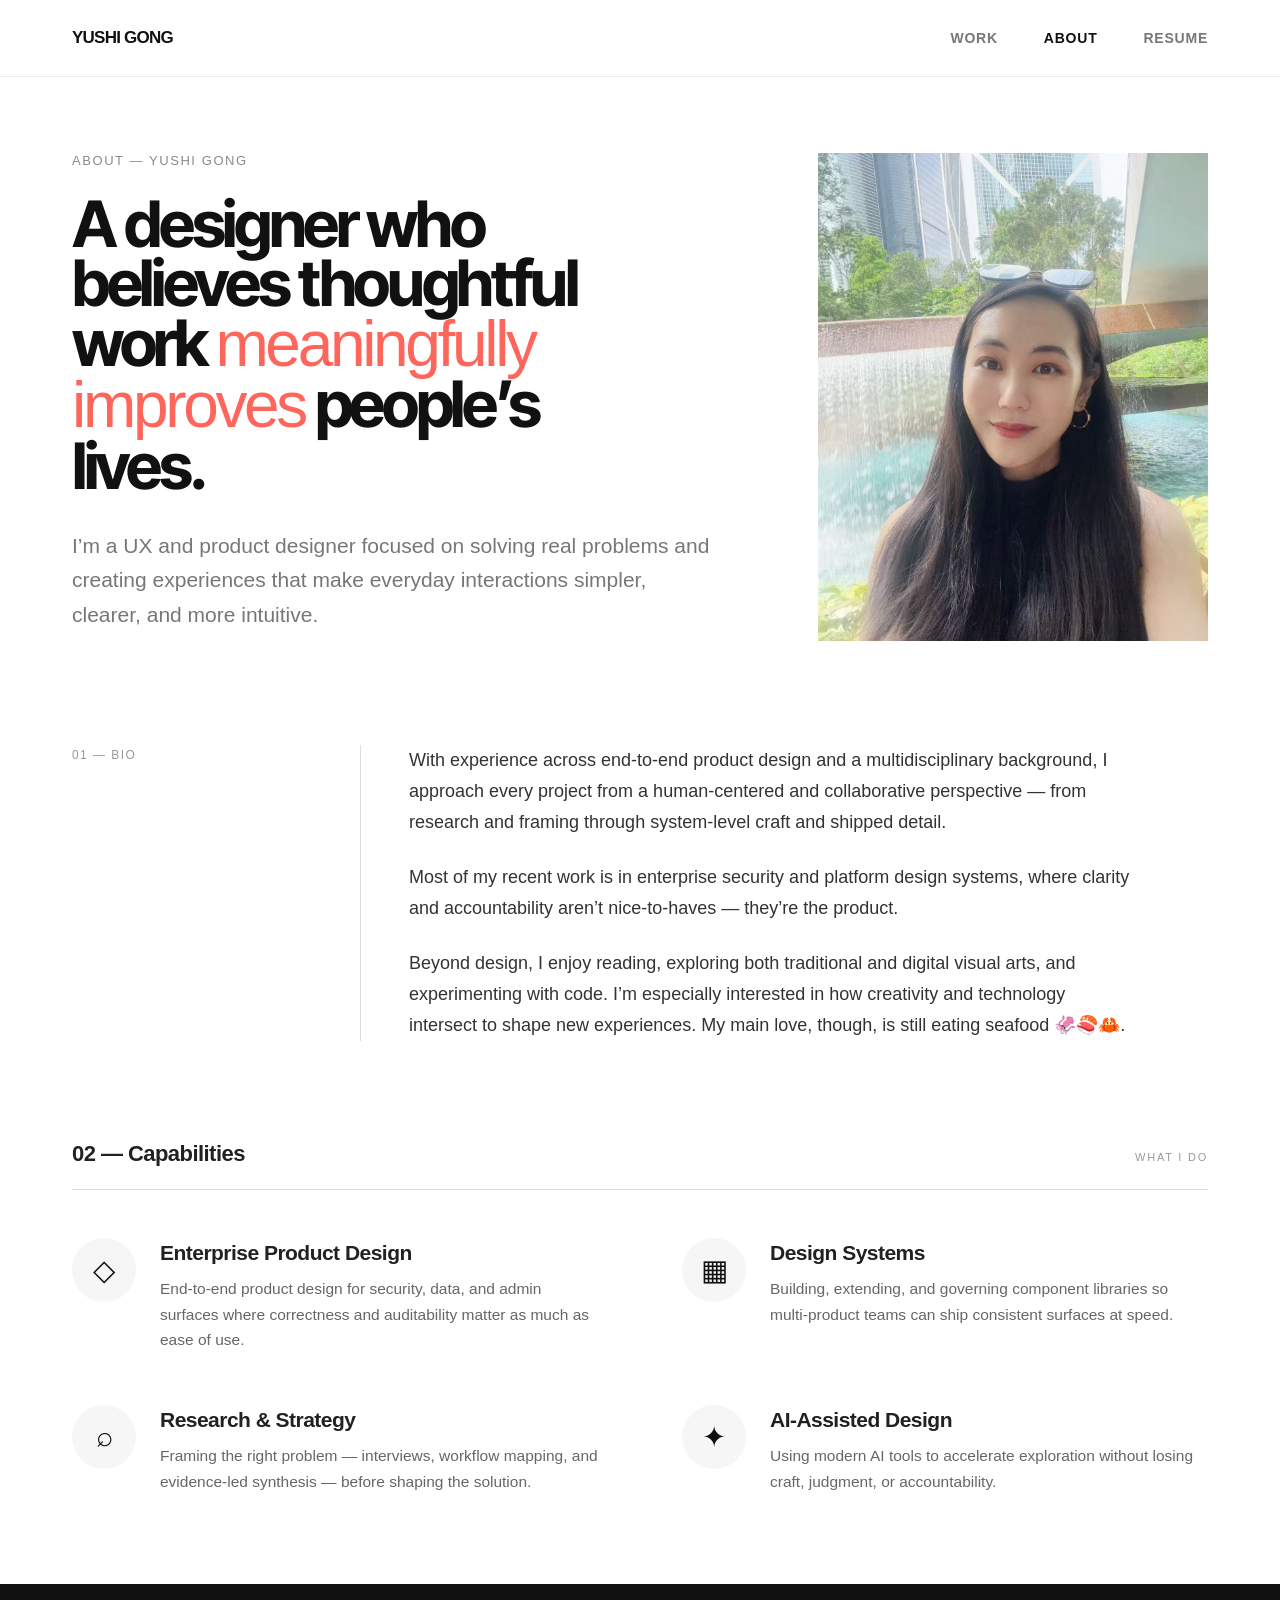
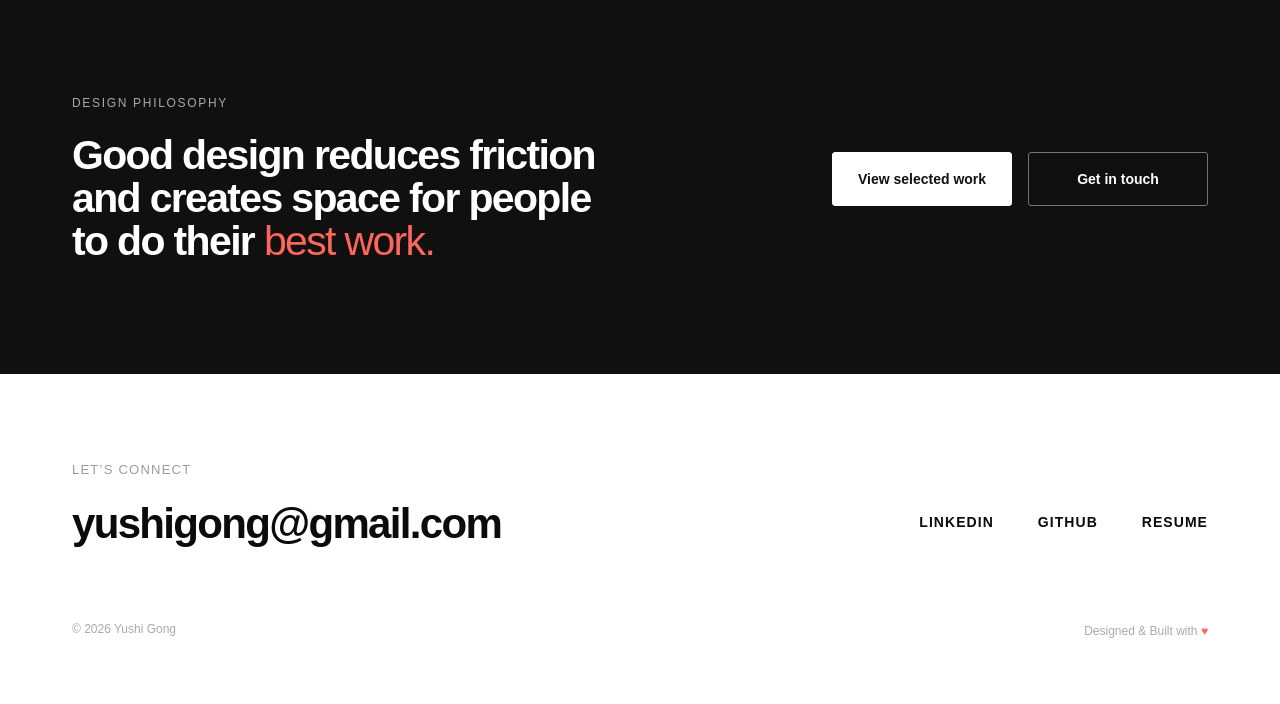
==== about.html @ b21467d9 "Add files via upload" ====
<!DOCTYPE html>
<html lang="en">
<head>
  <meta charset="utf-8">
  <meta http-equiv="X-UA-Compatible" content="IE=edge">
  <meta name="viewport" content="width=device-width, initial-scale=1">
  <meta name="description" content="About Yushi Gong, a UX and product designer focused on complex enterprise systems, design systems, research, and AI-assisted design.">
  <meta name="author" content="Yushi Gong">
  <link rel="icon" href="img/logo.png">
  <link rel="preconnect" href="https://fonts.googleapis.com">
  <link rel="preconnect" href="https://fonts.gstatic.com" crossorigin>
  <link href="https://fonts.googleapis.com/css2?family=Inter:wght@400;500;600;700;800&family=Inter+Tight:wght@600;700&display=swap" rel="stylesheet">
  <title>About — Yushi Gong</title>
  <link href="css/styles.css" rel="stylesheet">
</head>
<body class="about-redesign">
  <header class="site-header">
    <nav class="site-nav page-shell" aria-label="Primary navigation">
      <a class="wordmark" href="index.html" aria-label="Yushi Gong home">YUSHI GONG</a>
      <div class="nav-links">
        <a href="index.html#selected-work">WORK</a>
        <a class="active" href="about.html" aria-current="page">ABOUT</a>
        <a href="resume.pdf" target="_blank" rel="noopener">RESUME</a>
      </div>
    </nav>
  </header>

  <main>
    <section class="about-hero page-shell" aria-labelledby="about-title">
      <div class="about-hero-copy">
        <p class="eyebrow">ABOUT — YUSHI GONG</p>
        <h1 id="about-title">A designer who<br>believes thoughtful<br>work <span>meaningfully<br>improves</span> people’s<br>lives.</h1>
        <p class="about-lede">I’m a UX and product designer focused on solving real problems and creating experiences that make everyday interactions simpler, clearer, and more intuitive.</p>
      </div>
      <figure class="about-portrait">
        <img src="img/about-yushi-color.jpg" alt="Yushi Gong in front of an urban garden and waterfall">
      </figure>
    </section>

    <section class="about-bio page-shell" aria-labelledby="bio-label">
      <p class="about-section-index" id="bio-label">01 — BIO</p>
      <div class="about-bio-copy">
        <p>With experience across end-to-end product design and a multidisciplinary background, I approach every project from a human-centered and collaborative perspective — from research and framing through system-level craft and shipped detail.</p>
        <p>Most of my recent work is in enterprise security and platform design systems, where clarity and accountability aren’t nice-to-haves — they’re the product.</p>
        <p>Beyond design, I enjoy reading, exploring both traditional and digital visual arts, and experimenting with code. I’m especially interested in how creativity and technology intersect to shape new experiences. My main love, though, is still eating seafood 🦑🍣🦀.</p>
      </div>
    </section>

    <section class="about-capabilities page-shell" aria-labelledby="capabilities-title">
      <div class="about-section-heading">
        <h2 id="capabilities-title">02 — Capabilities</h2>
        <span>WHAT I DO</span>
      </div>
      <div class="capability-grid">
        <article class="capability-card">
          <div class="capability-icon" aria-hidden="true">◇</div>
          <div><h3>Enterprise Product Design</h3><p>End-to-end product design for security, data, and admin surfaces where correctness and auditability matter as much as ease of use.</p></div>
        </article>
        <article class="capability-card">
          <div class="capability-icon" aria-hidden="true">▦</div>
          <div><h3>Design Systems</h3><p>Building, extending, and governing component libraries so multi-product teams can ship consistent surfaces at speed.</p></div>
        </article>
        <article class="capability-card">
          <div class="capability-icon" aria-hidden="true">⌕</div>
          <div><h3>Research &amp; Strategy</h3><p>Framing the right problem — interviews, workflow mapping, and evidence-led synthesis — before shaping the solution.</p></div>
        </article>
        <article class="capability-card">
          <div class="capability-icon" aria-hidden="true">✦</div>
          <div><h3>AI-Assisted Design</h3><p>Using modern AI tools to accelerate exploration without losing craft, judgment, or accountability.</p></div>
        </article>
      </div>
    </section>

    <section class="about-philosophy" aria-labelledby="philosophy-title">
      <div class="about-philosophy-inner page-shell">
        <div>
          <p class="philosophy-kicker">DESIGN PHILOSOPHY</p>
          <h2 id="philosophy-title">Good design reduces friction<br>and creates space for people<br>to do their <span>best work.</span></h2>
        </div>
        <div class="philosophy-actions">
          <a class="button button-light" href="index.html#selected-work">View selected work</a>
          <a class="button button-dark-outline" href="mailto:yushigong@gmail.com">Get in touch</a>
        </div>
      </div>
    </section>
  </main>

  <footer class="site-footer page-shell">
    <div>
      <p class="footer-kicker">LET’S CONNECT</p>
      <a class="footer-email" href="mailto:yushigong@gmail.com">yushigong@gmail.com</a>
      <p class="copyright">© 2026 Yushi Gong</p>
    </div>
    <div class="footer-right">
      <div class="footer-links">
        <a href="https://www.linkedin.com/in/yushigong/" target="_blank" rel="noopener">LINKEDIN</a>
        <a href="https://github.com/yushigong" target="_blank" rel="noopener">GITHUB</a>
        <a href="resume.pdf" target="_blank" rel="noopener">RESUME</a>
      </div>
      <p>Designed &amp; Built with <span aria-label="love">♥</span></p>
    </div>
  </footer>
</body>
</html>
---- css/styles.css ----
/* GLOBAL STYLES */
html {
  -webkit-text-size-adjust: 100%; /* 强行关闭 iOS Safari 的文本自动放大机制，完全听从 CSS 指令 */
}

* {
  font-family: 'DM Sans', 'Helvetica', 'Arial', sans-serif;
  color: #212121;
  /* font-size: 1rem; */
  font-weight: 400;
}

.container-fluid.main-body {
  padding: 0;
}

/* INDEX PAGE  */
h1.bold {
  font-weight: 700;
}

.description-main {
  max-width: 1060px;
  padding-top: 40px;
  margin: auto;
}

.about-me-section {
  max-width: 960px;
  margin: auto;
  margin-top: 88px;
  padding: 0 48px;
}

.index-heading {
  font-size: 52px;
  font-weight: 600;
  line-height: 1.1;
  letter-spacing: -1px;
}

.index-description {
  font-size: 28px;
  line-height: 1.4;
  padding: 16px 0;
  font-weight: 400;
  max-width: 1100px;
}

.index-sub-description {
  font-size: 20px;
  line-height: 1.6;
  font-weight: 400;
  max-width: 1100px;
}


/* WORK SECTION */

.case-header-section-container {
	max-width: 1060px;
	margin: 0 auto;
	padding: 120px 40px 0;
	text-align:center;
}

.case-study-large-header1 {
	color:#888787;
	font-size:20px;
	line-height:25px;
}
	
.section-heading {
  font-weight: 700;
  font-size: 28px;
  margin-bottom: 24px;
}

.project-section-wrapper {
  max-width: 1060px;
  margin: auto;
  padding-top: 80px;
}

/* WORK PROJECT CARD */

  .row.design-row {
    border: 1px solid #eee;
    border-radius: 6px;
    cursor: pointer;
    padding: 36px;
    margin-bottom: 34px;
    position: relative;
    top: 0;
    transition: top ease 0.5s;
  }

  .design-row:hover {
    box-shadow: 0 4px 8px 0 rgba(0, 0, 0, 0.03), 0 6px 20px 0 rgba(0, 0, 0, 0.03); /** TODO */
    top: -10px;
  }

  .page-container {
  max-width: 1060px;
  margin: 0 auto;
  padding: 0 48px;
  }

  .project-image-container {
    padding: 0;

  }

  .project-information {
    padding: auto 0;
  }


  .design-date {
    margin: 0;
    font-weight: 400;
    font-size: 18px;
    line-height: 24px;
  }
  
  .design-title {
    font-size: 36px;
    font-weight: 700;
    margin: 8px 0 0;
    line-height: 1.15;
  }

  .design-description {
    font-size: 18px;
    margin: 12px 0 20px;
    line-height: 1.6;
    font-weight: 400; 
  }
  
  .project-information .tag_case_study {
    background-color: #eee;
    margin: 0 12px 12px 0;
    color: gray;
    border-radius: 4px;
    font-size: 14px;
    display: inline-block;
    padding: 6px 10px;
  }
  /* #shopify-case-study .tag_case_study {
    color: #385525;
    background-color: #CFEDCB;
  } */
  .design-read-study-btn {
    display: inline-block;

  color: white;
  font-size: 15px;
  font-weight: 500;
  background-color: #2C2C2C;
  padding: 10px 18px;
  border-radius: 4px;
  border: none;

  margin-top: 12px;
  }

  .design-read-study-btn:hover, .design-read-study-btn:focus, .design-read-study-btn:active {
    background-color: #dd4242;
    outline: none;
  }



/*  FOOTER */
.contact-footer {
  border-top: 1px solid #eee;
  text-align: center;
  padding-bottom: 56px;
  margin-top: 32px;
}

.contact-footer a {
  font-size: 18px;
  font-weight: 500;
}

.footer-header {
  font-weight: 700;
  font-size: 36px;
  margin: 32px 0 0;
}

.footer-description {
  font-weight: 400;
  font-size: 20px;
  margin: 24px 0;
}


/* OTHER PAGES */

.other-pages-main {
  max-width: 780px;
  padding-top: 32px;
  margin: auto;
}
.fun-each-section-container {
  margin-bottom: 88px;
}

.fun-paragraph {
  font-size: 20px;
  font-weight: 400;
  margin-bottom: 24px;
}



/*  -------- */
a {
  color: #FF1744;
}

a.link-underline {
  text-decoration: underline;
}
a:hover, a:active, a:focus {
  text-decoration: underline;
  color: #dd4242;
  outline: none;
}



#name-logo {
  line-height: 50px;
}

/* nav bar links */
.nav-bar-nav {
   width: 100%;
  position: fixed;
  top: 0;
  left: 0;
  background: white;
  border-bottom: 1px solid #eee;
  z-index: 9999;
}

.nav-inner {
  max-width: 1060px;
  margin: 0 auto;
  display: flex;
  justify-content: space-between;
  align-items: center;
}

.nav-bar-list {
  display: inline-block;
  height: 65px;
  padding: 0;
  margin: 0;
}

.nav-bar-link {
  line-height: 65px;
  display: inline-block;
  margin: 0 16px;
}

.nav-left-home {
  display: inline-block;
}

.nav-right-home {
  float: right;
  display: inline-block;
}

.nav-bar-link > a {
  color: black;
  font-size: 17px;
}

.nav-bar-link > a:hover,
.nav-bar-link  > a:focus,
.nav-bar-link > a:active {
  color: #FF1744;
  text-decoration: none;
}

#nav-bar-link-name {
  float: left;
  margin: 0 16px 0 0 ;
}



.container-fluid {
  padding: 0;
}

.intro-wrapper {
  padding-top: 100px;
}



i {
  color: #FF5252;
  padding-right: 16px;
}

i:hover,
i:active,
i:focus {
  color: #dd4242;
  cursor: pointer;
  outline: none;
}


.portfolio-tab-bar {
  text-align: center;
  margin: 8px 0 24px 0;
  color: grey;
}

#design-tab-bar,
#art-tab-bar {
  margin: 56px 0 24px 0;
}

.portfolio-tab-bar .project-tab-bar-link {
  color: grey;
  text-decoration: underline;
}

a.project-tab-bar-current {
  color: #FF5252;
  font-weight: bold;
  text-decoration: underline;
}

.portfolio-tab-bar .project-tab-bar-link:hover,
 .portfolio-tab-bar .project-tab-bar-link:active,
 .portfolio-tab-bar .project-tab-bar-link:focus {
  color: #FF5252;
  font-weight: bold;
}

/* lines up titles with rows*/
.row {
  margin: 0;
}

.art-project {
  padding: 0;
  border-bottom: 20px solid white;
  border-right: 20px solid white;
}
.project-image-wrapper {
  background: blue;
}


.project-title {
  margin: 16px 0 0;
  font-size: 24px;
  font-weight: lighter;
}

.project-description {
  font-size: 16px;
  line-height: 20px;
  margin: 8px 0 16px;
  color: black;
  font-weight: lighter;
}

/* --------------------------------------------- */
/* Project Pages */

/* Project Buttons */
.fa-long-arrow-left {
  margin: 16px 0 0 56px;
}

.p-buttons-wrapper {
  text-align: center;
}


.p-name {
  font-size: 28px;
  text-align: center;
  margin: 8px 0;
}

.p-heading {
  font-size: 16px;
  font-weight: lighter;
  line-height: 24px;
  opacity: 0.87;
}

.p-section {
  padding: 0;
}

.p-section-heading {
  font-size: 20px;
  padding: 24px 0 8px;
}

.p-section-text {
  font-size: 16px;
  line-height: 28px;
  opacity: 0.87;
}

.p-section-img {
  display: block;
  width: 100%;
  height: auto;
  margin: 16px auto;
}

.footer-text {
  text-align: center;
  font-size: 14px;
  color: rgba(0,0,0,0.56);
  margin: 16px 0 36px;
}

.video-wrapper {
  max-width: 900px;
  margin: 0 auto;
}

.video-wrapper iframe {
  width: 100%;
  aspect-ratio: 16 / 9;
  border: 0;
  display: block;
}

.portfolio-section {
  margin: 72px 0;
}

.portfolio-section-heading {
  font-size: 32px;
  margin-bottom: 24px;
  font-weight: lighter;
}

.portfolio-section-caps-heading {
  font-size: 14px;
  color:  #FF1744;
  letter-spacing: 2px;
  margin-top: 56px;
}

.portfolio-section-sub-heading {
  font-size: 24px;
  margin-bottom: 24px;
  font-weight: bold;
}

.portfolio-quote {
  font-size: 28px;
  opacity: 0.7;
  margin-bottom: 24px;
}
.portfolio-section-paragraph {
  font-size: 18px;
  line-height: 28px;

}
.portfolio-list {
  font-size: 18px;
}

.portfolio-list-item {
  padding: 8px 0;
  line-height: 28px;
}

.centered-button {
  text-align: center;
}

.code-description {
  font-size: 16px;
  font-weight: lighter;
  line-height: 20px;
  opacity: 0.7;
}

.about-description {
  font-size: 20px;
  font-weight: lighter;
}

.bold {
  font-weight: normal;
}

.project-footer-img {
  padding-bottom: 24px;
}

.project-information-footer {
  padding-top: 48px;
}

.design-description-footer {
  font-size: 20px;
  font-weight: lighter;
}

@media only screen and (max-width : 768px) {

  .portfolio-section {
    margin: 56px 0;
  }

}

@media only screen and (max-width : 576px) {
  .portfolio-section {
    margin: 36px 0;
  }

  .portfolio-section-heading {
    font-size: 24px;
    margin-bottom: 16px;
    font-weight: lighter;
  }

  .portfolio-section-caps-heading {
    font-size: 12px;
    color:  #FF1744;
    letter-spacing: 2px;
    margin-top: 24px;
  }

  .portfolio-section-sub-heading {
    font-size: 20px;
    margin-bottom: 24px;
    font-weight: bold;
  }

  .portfolio-quote {
    font-size: 16px;
  }
  .portfolio-section-paragraph {
    font-size: 14px;
    line-height: 24px;
  }

  .medium-text {
    font-size: 16px;
    line-height: 20px;
  }

  /*  about.html*/

  .about-me-section {
    max-width: 1100px;
    margin: auto;
    margin-top: 88px;
  }

  .portfolio-tab-bar {
    text-align: center;
    margin: 8px 0 24px 0;
    color: grey;
  }

  .nav-bar-nav {
    padding: 0 16px;
  }

  .nav-bar-link {
    line-height: 56px;
    display: inline-block;
    margin: 0 8px;
    float: none;
  }

  .footer-text {
    margin: 8px 0 16px;
  }
}


.code-project {
  border: 20px solid white;
  border-left: none;
}

.profile-image {
  max-width: 220px;
  margin-top: 24px;
  margin-bottom: 24px;
}

.about-me-description {
  font-size: 20px;
  line-height: 1.7;
  font-weight: 400;
  margin-bottom: 20px;
}


.about-me-heading {
  font-size: 36px;
  font-weight: 700;
  margin: 16px 0 24px;
}

.bolder {
  font-weight: normal;
}

.line {
  opacity: 0.5;
}

.nav-bar-nav.scrolled {
  background-color: white;
}

.wave {
  display: inline-block;
  transform-origin: 70% 70%;
  animation: wave-animation 2.5s infinite;
}

@keyframes wave-animation {
  0% { transform: rotate(0deg); }
  10% { transform: rotate(14deg); }
  20% { transform: rotate(-8deg); }
  30% { transform: rotate(14deg); }
  40% { transform: rotate(-4deg); }
  50% { transform: rotate(10deg); }
  60% { transform: rotate(0deg); }
  100% { transform: rotate(0deg); }
}

/* =========================================================
   2026 HOME PAGE REDESIGN
   Scoped to .home-redesign so existing case-study pages remain intact.
   ========================================================= */
:root {
  --coral: #ff6658;
  --coral-dark: #ee574b;
  --ink: #0b0b0b;
  --muted: #686868;
  --line: #ebebeb;
  --soft: #f5f5f3;
}

html { scroll-behavior: smooth; }

body.home-redesign {
  margin: 0;
  background: #fff;
  color: var(--ink);
  font-family: 'Inter', Helvetica, Arial, sans-serif;
  -webkit-font-smoothing: antialiased;
  text-rendering: geometricPrecision;
}

.home-redesign *,
.home-redesign *::before,
.home-redesign *::after {
  box-sizing: border-box;
  font-family: inherit;
}

.home-redesign a { color: inherit; text-decoration: none; }
.home-redesign a:hover,
.home-redesign a:focus { text-decoration: none; }

.page-shell { width: min(1184px, calc(100% - 64px)); margin-inline: auto; }

.site-header {
  position: sticky;
  top: 0;
  z-index: 50;
  background: rgba(255,255,255,.96);
  backdrop-filter: blur(12px);
  border-bottom: 1px solid var(--line);
}

.site-nav { min-height: 58px; display: flex; align-items: center; justify-content: space-between; }
.wordmark { font-size: 11px; font-weight: 800; letter-spacing: -.035em; }
.nav-links { display: flex; gap: 31px; }
.nav-links a { font-size: 9px; font-weight: 600; letter-spacing: .045em; transition: color .2s ease; }
.nav-links a:hover,
.nav-links a:focus-visible { color: var(--coral); }

.hero { padding-top: 61px; padding-bottom: 86px; }
.eyebrow { margin: 0 0 22px; color: #777; font-size: 8px; font-weight: 500; letter-spacing: .105em; }
.hero h1 {
  margin: 0;
  width: max-content;
  max-width: 100%;
  color: var(--ink);
  font-size: clamp(52px, 5.25vw, 74px);
  font-weight: 750;
  line-height: .94;
  letter-spacing: -.066em;
}
.hero-line { display: block; white-space: nowrap; color: inherit; font: inherit; letter-spacing: inherit; }
.hero h1 em { color: var(--coral); font-style: normal; font-weight: inherit; }
.values-section h2 span { color: var(--coral); }
.hero-copy { max-width: 515px; margin: 27px 0 0; color: #656565; font-size: 14px; line-height: 1.55; letter-spacing: -.01em; }
.hero-actions { display: flex; gap: 10px; margin-top: 28px; }
.button { min-height: 36px; padding: 0 17px; display: inline-flex; align-items: center; justify-content: center; border: 1px solid #d7d7d7; font-size: 9px; font-weight: 650; transition: background .2s ease, color .2s ease, border-color .2s ease, transform .2s ease; }
.button:active { transform: translateY(1px); }
.button-primary { color: #fff !important; background: var(--ink); border-color: var(--ink); }
.button-primary:hover,
.button-primary:focus-visible { background: var(--coral); border-color: var(--coral); }
.button-secondary { background: #fff; }
.button-secondary:hover,
.button-secondary:focus-visible { background: #f0f0ee; border-color: #cfcfcb; }

.work-section { padding-bottom: 105px; scroll-margin-top: 72px; }
.section-heading-row { padding-bottom: 25px; margin-bottom: 39px; display: flex; align-items: center; justify-content: space-between; border-bottom: 1px solid var(--line); }
.section-heading-row h2 { margin: 0; font-size: 12px; font-weight: 750; letter-spacing: -.02em; }
.section-heading-row span { color: #999; font-size: 7px; letter-spacing: .1em; }

.project-row {
  display: grid;
  grid-template-columns: minmax(0, 1.28fr) minmax(340px, .92fr);
  gap: 39px;
  align-items: start;
  margin-bottom: 89px;
}
.project-row-reverse .project-media { order: 2; }
.project-row-reverse .project-summary { order: 1; }
.project-media { display: block; overflow: hidden; background: var(--soft); aspect-ratio: 1.44 / 1; }
.project-media img { width: 100%; height: 100%; object-fit: cover; display: block; transition: transform .5s cubic-bezier(.2,.7,.2,1); }
.project-media:hover img,
.project-media:focus-visible img { transform: scale(1.025); }
.project-summary { display: block; padding: 2px 0 0; }
.project-meta { margin: 0 0 15px; color: #8d8d8d; font-size: 8px; line-height: 1.45; letter-spacing: .075em; }
.project-summary h3 { margin: 0 0 13px; color: var(--ink); font-size: 28px; font-weight: 750; line-height: 1.02; letter-spacing: -.045em; transition: color .2s ease; }
.project-copy { margin: 0 0 16px; max-width: 440px; color: #626262; font-size: 13px; line-height: 1.52; letter-spacing: -.012em; }
.project-tags { display: flex; flex-wrap: wrap; gap: 6px; margin-bottom: 18px; }
.project-tags span { padding: 4px 7px; background: #f2f2f0; color: #595959; font-size: 7px; font-weight: 650; letter-spacing: .025em; }
.case-link { display: inline-block; color: var(--ink); border-bottom: 1px solid currentColor; font-size: 9px; font-weight: 750; line-height: 1.45; transition: color .2s ease; }
.project-summary:hover h3,
.project-summary:focus-visible h3 { color: var(--coral); }
.case-link:hover,
.case-link:focus-visible { color: var(--coral); }

.values-section { background: #101010; color: #fff; }
.values-inner { padding-top: 65px; padding-bottom: 67px; }
.eyebrow.light { color: #999; margin-bottom: 15px; }
.values-section h2 { margin: 0; color: #fff; font-size: 30px; font-weight: 750; line-height: 1.03; letter-spacing: -.042em; }
.values-grid { display: grid; grid-template-columns: repeat(3, 1fr); gap: 61px; margin-top: 49px; }
.values-grid strong { display: block; margin-bottom: 14px; color: var(--coral); font-size: 19px; font-weight: 700; font-style: italic; }
.values-grid h3 { margin: 0 0 11px; color: #fff; font-size: 10px; font-weight: 700; letter-spacing: .01em; }
.values-grid p { margin: 0; color: #aaa; font-size: 9px; line-height: 1.52; }

.site-footer { min-height: 215px; padding-top: 56px; padding-bottom: 38px; display: flex; align-items: flex-start; justify-content: space-between; scroll-margin-top: 72px; }
.footer-kicker { margin: 0 0 15px; color: #9c9c9c; font-size: 8px; letter-spacing: .095em; }
.footer-email { display: inline-block; color: var(--ink) !important; font-size: 25px; font-weight: 750; letter-spacing: -.04em; transition: color .2s ease; }
.footer-email:hover,
.footer-email:focus-visible { color: var(--coral) !important; }
.copyright { margin-top: 51px; color: #aaa; font-size: 8px; }
.footer-right { min-height: 125px; display: flex; flex-direction: column; align-items: flex-end; justify-content: space-between; }
.footer-links { display: flex; gap: 31px; }
.footer-links a { color: var(--ink); font-size: 10px; font-weight: 600; letter-spacing: .075em; transition: color .2s ease; }
.footer-links a:hover,
.footer-links a:focus-visible { color: var(--coral); }
.footer-right p { margin: 0; color: #aaa; font-size: 8px; }
.footer-right p span { color: var(--coral); }

@media (max-width: 900px) {
  .page-shell { width: min(100% - 40px, 720px); }
  .hero h1 { font-size: clamp(48px, 8.2vw, 68px); }
  .project-row { grid-template-columns: minmax(0, 1.15fr) minmax(270px, .85fr); gap: 28px; }
  .project-summary h3 { font-size: 24px; }
  .project-copy { font-size: 12px; }
}

@media (max-width: 720px) {
  .page-shell { width: min(100% - 34px, 640px); }
  .nav-links { gap: 18px; }
  .hero { padding-top: 46px; padding-bottom: 64px; }
  .hero h1 { width: auto; font-size: clamp(42px, 11vw, 62px); }
  .hero-line { white-space: normal; }
  .project-row { grid-template-columns: 1fr; gap: 24px; margin-bottom: 68px; }
  .project-row-reverse .project-media,
  .project-row-reverse .project-summary { order: initial; }
  .project-summary { padding: 0; }
  .project-summary h3 { font-size: 26px; }
  .project-copy { font-size: 13px; }
  .values-grid { grid-template-columns: 1fr; gap: 34px; }
  .site-footer { gap: 45px; flex-direction: column; }
  .footer-right { min-height: auto; align-items: flex-start; gap: 42px; }
  .copyright { margin-top: 35px; }
}

@media (max-width: 480px) {
  .site-nav { min-height: 54px; }
  .nav-links { gap: 13px; }
  .nav-links a, .wordmark { font-size: 9px; }
  .hero h1 { font-size: 42px; }
  .hero-copy { font-size: 14px; }
  .hero-actions { align-items: stretch; flex-direction: column; max-width: 190px; }
  .section-heading-row { margin-bottom: 31px; }
  .project-row { margin-bottom: 58px; }
  .project-summary h3 { font-size: 24px; }
  .project-media { aspect-ratio: 1.34 / 1; }
  .values-section h2 { font-size: 27px; }
  .footer-email { font-size: 21px; }
  .footer-links { gap: 22px; flex-wrap: wrap; }
  .footer-links a { font-size: 10px; }
}

/* V3 — stronger typography and screenshot-matched proportions */
@media (min-width: 721px) {
  .hero { padding-top: 68px; padding-bottom: 98px; }
  .eyebrow { margin-bottom: 25px; font-size: 9.5px; }
  .hero h1 {
    font-size: clamp(66px, 5.85vw, 86px);
    line-height: .93;
    letter-spacing: -.067em;
  }
  .hero-copy {
    max-width: 610px;
    margin-top: 31px;
    font-size: 17px;
    line-height: 1.52;
  }
  .hero-actions { margin-top: 32px; gap: 12px; }
  .button { min-height: 42px; padding-inline: 20px; font-size: 11px; }

  .work-section { padding-bottom: 120px; }
  .section-heading-row { padding-bottom: 28px; margin-bottom: 45px; }
  .section-heading-row h2 { font-size: 15px; }
  .section-heading-row span { font-size: 8.5px; }

  .project-row {
    grid-template-columns: minmax(0, 1.25fr) minmax(370px, .95fr);
    gap: 42px;
    margin-bottom: 102px;
  }
  .project-summary { padding-top: 1px; }
  .project-meta {
    margin-bottom: 18px;
    font-size: 9.5px;
    line-height: 1.5;
  }
  .project-summary h3 {
    margin-bottom: 16px;
    font-size: 34px;
    line-height: 1.02;
  }
  .project-copy {
    max-width: 470px;
    margin-bottom: 21px;
    font-size: 16.5px;
    line-height: 1.55;
  }
  .project-tags { gap: 7px; margin-bottom: 23px; }
  .project-tags span { padding: 5px 8px; font-size: 8.5px; }
  .case-link { font-size: 11px; line-height: 1.5; }

  .values-inner { padding-top: 82px; padding-bottom: 86px; }
  .eyebrow.light { margin-bottom: 18px; font-size: 9.5px; }
  .values-section h2 {
    font-size: 38px;
    line-height: 1.04;
  }
  .values-grid { gap: 66px; margin-top: 58px; }
  .values-grid strong { margin-bottom: 16px; font-size: 23px; }
  .values-grid h3 { margin-bottom: 13px; font-size: 12px; }
  .values-grid p { font-size: 11px; line-height: 1.58; }

  .site-footer { min-height: 250px; padding-top: 66px; padding-bottom: 44px; }
  .footer-kicker { margin-bottom: 17px; font-size: 9px; }
  .footer-email { font-size: 30px; }
  .copyright { margin-top: 58px; font-size: 9px; }
  .footer-right {
    min-height: 143px;
    padding-top: 29px;
  }
  .footer-links { gap: 36px; }
  .footer-links a { font-size: 12px; }
  .footer-right p { font-size: 9px; }
}

@media (min-width: 721px) and (max-width: 1000px) {
  .hero h1 { font-size: clamp(60px, 7.8vw, 76px); }
  .project-row {
    grid-template-columns: minmax(0, 1.12fr) minmax(310px, .88fr);
    gap: 31px;
  }
  .project-summary h3 { font-size: 29px; }
  .project-copy { font-size: 14.5px; }
  .values-section h2 { font-size: 34px; }
}

@media (max-width: 720px) {
  .eyebrow { font-size: 9px; }
  .hero-copy { font-size: 15px; }
  .section-heading-row h2 { font-size: 14px; }
  .section-heading-row span { font-size: 8px; }
  .project-meta { font-size: 9px; }
  .project-summary h3 { font-size: 29px; }
  .project-copy { font-size: 15px; }
  .project-tags span { font-size: 8px; }
  .case-link { font-size: 10px; }
  .values-inner { padding-top: 70px; padding-bottom: 74px; }
  .values-section h2 { font-size: 31px; }
  .values-grid strong { font-size: 21px; }
  .values-grid h3 { font-size: 11px; }
  .values-grid p { font-size: 10.5px; }
  .footer-kicker { font-size: 9px; }
  .footer-email { font-size: 25px; }
  .footer-links a { font-size: 11px; }
}

/* V4 — amplified typography and footer alignment */
@media (min-width: 721px) {
  /* Navigation intentionally remains unchanged. */
  .eyebrow { font-size: 11px; }
  .hero h1 {
    font-size: clamp(76px, 6.55vw, 98px);
    line-height: .91;
    letter-spacing: -.069em;
  }
  .hero-copy {
    max-width: 680px;
    font-size: 20px;
    line-height: 1.5;
  }
  .button {
    min-height: 46px;
    padding-inline: 23px;
    font-size: 12.5px;
  }

  .section-heading-row h2 { font-size: 17px; }
  .section-heading-row span { font-size: 9.5px; }

  .project-row {
    grid-template-columns: minmax(0, 1.2fr) minmax(420px, 1fr);
    gap: 46px;
    margin-bottom: 110px;
  }
  .project-meta {
    margin-bottom: 20px;
    font-size: 11px;
    line-height: 1.5;
  }
  .project-summary h3 {
    margin-bottom: 18px;
    font-size: 39px;
    line-height: 1;
  }
  .project-copy {
    max-width: 520px;
    margin-bottom: 23px;
    font-size: 19px;
    line-height: 1.52;
  }
  .project-tags { margin-bottom: 25px; }
  .project-tags span {
    padding: 6px 9px;
    font-size: 9.5px;
  }
  .case-link { font-size: 12.5px; }

  .values-inner {
    padding-top: 96px;
    padding-bottom: 102px;
  }
  .eyebrow.light {
    margin-bottom: 21px;
    font-size: 11px;
  }
  .values-section h2 {
    font-size: 46px;
    line-height: 1.02;
  }
  .values-grid {
    gap: 72px;
    margin-top: 67px;
  }
  .values-grid strong {
    margin-bottom: 18px;
    font-size: 27px;
  }
  .values-grid h3 {
    margin-bottom: 14px;
    font-size: 14px;
  }
  .values-grid p {
    font-size: 13px;
    line-height: 1.58;
  }

  .site-footer {
    min-height: 285px;
    padding-top: 72px;
    padding-bottom: 48px;
  }
  .footer-kicker {
    margin-bottom: 19px;
    font-size: 10.5px;
  }
  .footer-email { font-size: 35px; }
  .copyright {
    margin-top: 65px;
    font-size: 10px;
  }
  .footer-right {
    min-height: 166px;
    padding-top: 43px;
  }
  .footer-links { gap: 40px; }
  .footer-links a { font-size: 13.5px; }
  .footer-right p { font-size: 10px; }
}

@media (min-width: 721px) and (max-width: 1000px) {
  .hero h1 { font-size: clamp(66px, 8.5vw, 84px); }
  .hero-copy { font-size: 18px; }
  .project-row {
    grid-template-columns: minmax(0, 1.08fr) minmax(340px, .92fr);
    gap: 34px;
  }
  .project-summary h3 { font-size: 33px; }
  .project-copy { font-size: 16.5px; }
  .values-section h2 { font-size: 40px; }
  .values-grid p { font-size: 11.5px; }
}

@media (max-width: 720px) {
  .hero h1 { font-size: clamp(46px, 12vw, 66px); }
  .hero-copy { font-size: 17px; }
  .button { font-size: 11.5px; }
  .section-heading-row h2 { font-size: 16px; }
  .project-meta { font-size: 10px; }
  .project-summary h3 { font-size: 33px; }
  .project-copy { font-size: 17px; }
  .project-tags span { font-size: 9px; }
  .case-link { font-size: 11.5px; }
  .values-section h2 { font-size: 35px; }
  .values-grid strong { font-size: 24px; }
  .values-grid h3 { font-size: 12px; }
  .values-grid p { font-size: 12px; }
  .footer-kicker { font-size: 10px; }
  .footer-email { font-size: 28px; }
  .footer-links a { font-size: 12.5px; }
}

/* V5 — wider page margins, stronger hierarchy, and timeless contact language */
@media (min-width: 1001px) {
  .page-shell {
    width: min(1100px, calc(100% - 128px));
  }

  .site-nav {
    min-height: 72px;
  }
  .wordmark {
    font-size: 16px;
    font-weight: 800;
    letter-spacing: -.045em;
  }
  .nav-links {
    gap: 42px;
  }
  .nav-links a {
    font-size: 13px;
    font-weight: 650;
    letter-spacing: .055em;
  }

  .hero {
    padding-top: 90px;
    padding-bottom: 126px;
  }
  .hero .eyebrow {
    margin-bottom: 34px;
    font-size: 14px;
    line-height: 1.4;
    letter-spacing: .095em;
  }
  .hero h1 {
    font-size: clamp(76px, 6.7vw, 102px);
    font-weight: 560;
    line-height: 1.01;
    letter-spacing: -.061em;
  }
  .hero-copy {
    max-width: 760px;
    margin-top: 42px;
    font-size: 23px;
    line-height: 1.58;
  }
  .hero-actions {
    margin-top: 42px;
    gap: 16px;
  }
  .button {
    min-height: 54px;
    padding-inline: 28px;
    font-size: 15px;
  }

  .work-section {
    padding-bottom: 150px;
  }
  .section-heading-row {
    padding-bottom: 34px;
    margin-bottom: 62px;
  }
  .section-heading-row h2 {
    font-size: 21px;
  }
  .section-heading-row span {
    font-size: 12px;
  }

  .project-row {
    grid-template-columns: minmax(0, 1.18fr) minmax(420px, .82fr);
    gap: 56px;
    margin-bottom: 132px;
  }
  .project-media {
    width: 100%;
    aspect-ratio: 1.44 / 1;
  }
  .project-summary {
    padding-top: 20px;
  }
  .project-meta {
    margin-bottom: 24px;
    font-size: 13px;
    line-height: 1.58;
    letter-spacing: .07em;
  }
  .project-summary h3 {
    margin-bottom: 21px;
    font-size: 43px;
    line-height: 1.02;
  }
  .project-copy {
    max-width: 500px;
    margin-bottom: 27px;
    font-size: 20px;
    line-height: 1.58;
  }
  .project-tags {
    gap: 9px;
    margin-bottom: 29px;
  }
  .project-tags span {
    padding: 7px 10px;
    font-size: 10px;
  }
  .case-link {
    font-size: 15px;
    line-height: 1.55;
  }

  .values-inner {
    padding-top: 124px;
    padding-bottom: 132px;
  }
  .eyebrow.light {
    margin-bottom: 27px;
    font-size: 14px;
  }
  .values-section h2 {
    max-width: 1040px;
    font-size: 55px;
    line-height: 1.08;
    font-weight: 650;
  }
  .values-grid {
    gap: 76px;
    margin-top: 82px;
  }
  .values-grid strong {
    margin-bottom: 21px;
    font-size: 32px;
  }
  .values-grid h3 {
    margin-bottom: 17px;
    font-size: 17px;
    line-height: 1.3;
  }
  .values-grid p {
    font-size: 15px;
    line-height: 1.65;
  }

  .site-footer {
    min-height: 330px;
    padding-top: 88px;
    padding-bottom: 56px;
  }
  .footer-kicker {
    margin-bottom: 23px;
    font-size: 13px;
  }
  .footer-email {
    font-size: 42px;
  }
  .copyright {
    margin-top: 74px;
    font-size: 12px;
  }
  .footer-right {
    min-height: 188px;
    padding-top: 54px;
  }
  .footer-links {
    gap: 44px;
  }
  .footer-links a {
    font-size: 16px;
  }
  .footer-right p {
    font-size: 12px;
  }
}

@media (min-width: 721px) and (max-width: 1000px) {
  .page-shell { width: min(100% - 72px, 860px); }
  .site-nav { min-height: 66px; }
  .wordmark { font-size: 14px; }
  .nav-links a { font-size: 11px; }
  .hero .eyebrow { font-size: 12px; }
  .hero h1 { font-weight: 560; line-height: 1; }
  .hero-copy { font-size: 20px; }
  .project-summary { padding-top: 14px; }
  .project-meta { font-size: 11px; }
  .case-link { font-size: 13px; }
  .values-section h2 { font-size: 45px; line-height: 1.08; }
  .values-grid h3 { font-size: 14px; }
  .values-grid p { font-size: 13px; }
}

/* V6 — larger side margins, balanced project proportions, refined type scale */
@media (min-width: 1001px) {
  /* Increase the white space at both sides of the full homepage. */
  .page-shell {
    width: min(1010px, calc(100% - 220px));
  }

  /* Keep the navigation visually strong inside the narrower canvas. */
  .site-nav {
    min-height: 76px;
  }
  .wordmark {
    font-size: 17px;
  }
  .nav-links {
    gap: 46px;
  }
  .nav-links a {
    font-size: 14px;
  }

  /* Hero: slightly heavier and tighter than V5. */
  .hero {
    padding-top: 94px;
    padding-bottom: 128px;
  }
  .hero h1 {
    font-size: clamp(74px, 6.35vw, 96px);
    font-weight: 625;
    line-height: .965;
    letter-spacing: -.058em;
  }
  .hero-copy {
    max-width: 820px;
    font-size: 24px;
    line-height: 1.53;
  }
  .button {
    font-size: 16px;
  }

  /* Keep every image dominant over its accompanying text block. */
  .project-row {
    grid-template-columns: minmax(0, 1.23fr) minmax(390px, .77fr);
    gap: 58px;
    align-items: start;
  }
  .project-media {
    aspect-ratio: 1.44 / 1;
  }
  .project-summary {
    padding-top: 31px;
  }
  .project-meta {
    margin-bottom: 22px;
    font-size: 14px;
    line-height: 1.5;
  }
  .project-summary h3 {
    margin-bottom: 18px;
    font-size: 36px;
    line-height: 1.08;
    letter-spacing: -.035em;
  }
  .project-copy {
    max-width: 440px;
    margin-bottom: 24px;
    font-size: 17px;
    line-height: 1.54;
  }
  .project-tags {
    margin-bottom: 26px;
  }
  .case-link {
    font-size: 16px;
  }

  /* Keep the social links secondary to the email address. */
  .footer-links a {
    font-size: 14px;
  }
}

@media (min-width: 721px) and (max-width: 1000px) {
  .page-shell {
    width: min(100% - 108px, 820px);
  }
  .hero h1 {
    font-weight: 625;
    line-height: .98;
  }
  .project-summary h3 {
    font-size: 31px;
  }
  .project-copy {
    font-size: 15.5px;
  }
  .footer-links a {
    font-size: 12.5px;
  }
}

/* V7 — wider canvas and closer Lovable typography/alignment */
@media (min-width: 1001px) {
  /* Expand the composition horizontally while retaining generous white space. */
  .page-shell {
    width: min(1160px, calc(100% - 128px));
  }

  /* Match the reference's compact, display-style hero lettering. */
  .hero h1 {
    font-family: Arial, "Helvetica Neue", Helvetica, sans-serif;
    font-size: clamp(74px, 6.35vw, 96px);
    font-weight: 700;
    line-height: .91;
    letter-spacing: -.064em;
  }

  .section-heading-row h2 {
    font-size: 24px;
    font-weight: 700;
    letter-spacing: -.035em;
  }
  .section-heading-row span {
    font-size: 14px;
    letter-spacing: .08em;
  }

  /* A wider row shortens the text block and keeps the imagery visually dominant. */
  .project-row {
    grid-template-columns: minmax(0, 1.22fr) minmax(420px, .78fr);
    gap: 54px;
  }
  .project-summary {
    padding-top: 13px;
  }
  .project-meta {
    margin-bottom: 17px;
    font-size: 10.5px;
    line-height: 1.42;
    letter-spacing: .075em;
    white-space: nowrap;
  }
  .project-summary h3 {
    margin-bottom: 16px;
  }
  .project-copy {
    max-width: 455px;
    margin-bottom: 21px;
    font-size: 16.5px;
    line-height: 1.49;
  }
  .project-tags {
    margin-bottom: 22px;
  }
}

@media (min-width: 721px) and (max-width: 1000px) {
  .page-shell {
    width: min(100% - 72px, 900px);
  }
  .hero h1 {
    font-family: Arial, "Helvetica Neue", Helvetica, sans-serif;
    font-weight: 700;
    line-height: .93;
    letter-spacing: -.06em;
  }
  .section-heading-row h2 { font-size: 19px; }
  .section-heading-row span { font-size: 11px; }
  .project-summary { padding-top: 10px; }
  .project-meta {
    font-size: 9px;
    white-space: nowrap;
  }
}

/* V8 — reference-matched hero type and equal project columns */
@media (min-width: 1001px) {
  /* The screenshot uses a compact neo-grotesk display face rather than Arial. */
  .hero h1 {
    font-family: "Inter Tight", "Inter", "Helvetica Neue", Arial, sans-serif;
    font-size: clamp(74px, 6.15vw, 94px);
    font-weight: 700;
    line-height: .94;
    letter-spacing: -.058em;
    font-variation-settings: "opsz" 32;
  }

  /* Both sides of every project row now occupy exactly the same footprint. */
  .project-row,
  .project-row.project-row-reverse {
    grid-template-columns: minmax(0, 1fr) minmax(0, 1fr);
    gap: 52px;
    align-items: start;
  }
  .project-row-reverse .project-media { order: 2; }
  .project-row-reverse .project-summary { order: 1; }

  .project-media,
  .project-summary {
    width: 100%;
    min-width: 0;
  }
  .project-media {
    aspect-ratio: 1.34 / 1;
    overflow: hidden;
  }
  .project-media img {
    width: 100%;
    height: 100%;
    object-fit: cover;
  }
  .project-summary {
    box-sizing: border-box;
    padding-top: 16px;
  }

  /* Larger than V7, but constrained to one line across every project. */
  .project-meta {
    width: 100%;
    margin-bottom: 17px;
    font-size: clamp(10.5px, .72vw, 12px);
    line-height: 1.35;
    letter-spacing: .055em;
    white-space: nowrap;
  }
}

@media (min-width: 721px) and (max-width: 1000px) {
  .hero h1 {
    font-family: "Inter Tight", "Inter", "Helvetica Neue", Arial, sans-serif;
    font-weight: 700;
    line-height: .95;
    letter-spacing: -.055em;
  }
  .project-row,
  .project-row.project-row-reverse {
    grid-template-columns: minmax(0, 1fr) minmax(0, 1fr);
    gap: 34px;
  }
  .project-row-reverse .project-media { order: 2; }
  .project-row-reverse .project-summary { order: 1; }
  .project-media { aspect-ratio: 1.34 / 1; }
  .project-meta {
    font-size: 9.5px;
    letter-spacing: .035em;
    white-space: nowrap;
  }
}

/* V9 — restore V7 hero and keep every project image equally dominant */
@media (min-width: 1001px) {
  /* Restore the V7 hero treatment exactly. */
  .hero h1 {
    font-family: Arial, "Helvetica Neue", Helvetica, sans-serif;
    font-size: clamp(74px, 6.35vw, 96px);
    font-weight: 700;
    line-height: .91;
    letter-spacing: -.064em;
    font-variation-settings: normal;
  }

  /* Image remains the larger column on both left- and right-image rows. */
  .project-row {
    grid-template-columns: minmax(0, 1.34fr) minmax(390px, .66fr);
    gap: 46px;
    align-items: start;
  }
  .project-row.project-row-reverse {
    grid-template-columns: minmax(390px, .66fr) minmax(0, 1.34fr);
  }

  .project-row-reverse .project-media { order: 2; }
  .project-row-reverse .project-summary { order: 1; }

  .project-media,
  .project-summary {
    width: 100%;
    min-width: 0;
  }

  /* Identical image footprint in every row, regardless of side. */
  .project-media {
    aspect-ratio: 1.44 / 1;
    overflow: hidden;
  }
  .project-media img {
    width: 100%;
    height: 100%;
    object-fit: cover;
  }

  /* Text begins just below the image top and uses the full smaller column. */
  .project-summary {
    box-sizing: border-box;
    padding-top: 13px;
  }
}

@media (min-width: 721px) and (max-width: 1000px) {
  .hero h1 {
    font-family: Arial, "Helvetica Neue", Helvetica, sans-serif;
    font-weight: 700;
    line-height: .93;
    letter-spacing: -.06em;
    font-variation-settings: normal;
  }

  .project-row {
    grid-template-columns: minmax(0, 1.25fr) minmax(260px, .75fr);
    gap: 30px;
  }
  .project-row.project-row-reverse {
    grid-template-columns: minmax(260px, .75fr) minmax(0, 1.25fr);
  }
  .project-row-reverse .project-media { order: 2; }
  .project-row-reverse .project-summary { order: 1; }
  .project-media { aspect-ratio: 1.44 / 1; }
}


/* V10 — wider canvas, V8-inspired hero, and single-line project titles */
@media (min-width: 1001px) {
  /* Extend the full composition toward both viewport edges. */
  .page-shell {
    width: min(1360px, calc(100% - 80px));
  }

  /* Bring the introductory label closer to the navigation. */
  .hero {
    padding-top: 58px;
  }

  /* Return to the V8 display face, enlarge it, and loosen the tracking. */
  .hero h1 {
    font-family: "Inter Tight", "Inter", "Helvetica Neue", Arial, sans-serif;
    font-size: clamp(82px, 7.05vw, 108px);
    font-weight: 700;
    line-height: .94;
    letter-spacing: -.035em;
    font-variation-settings: "opsz" 32;
  }

  /* Preserve the image-dominant proportion while using the wider canvas. */
  .project-row {
    grid-template-columns: minmax(0, 1.34fr) minmax(420px, .66fr);
    gap: 42px;
  }
  .project-row.project-row-reverse {
    grid-template-columns: minmax(420px, .66fr) minmax(0, 1.34fr);
  }

  /* Keep standard project names on one line; LinkedIn intentionally uses two. */
  .project-summary h3 {
    white-space: nowrap;
  }
  .project-summary h3.project-title-long {
    max-width: 430px;
    white-space: normal;
  }
}

@media (min-width: 721px) and (max-width: 1000px) {
  .page-shell {
    width: min(100% - 48px, 940px);
  }
  .hero {
    padding-top: 58px;
  }
  .hero h1 {
    font-family: "Inter Tight", "Inter", "Helvetica Neue", Arial, sans-serif;
    font-size: clamp(62px, 8.4vw, 84px);
    font-weight: 700;
    line-height: .95;
    letter-spacing: -.035em;
    font-variation-settings: "opsz" 32;
  }
  .project-summary h3 {
    white-space: normal;
  }
}

/* V11 — rebalance canvas, hero scale, and values typography */
@media (min-width: 1001px) {
  /* Pull the composition back slightly from V10 while retaining a generous canvas. */
  .page-shell {
    width: min(1280px, calc(100% - 112px));
  }

  /* Keep the V8-inspired display style, but reduce its visual scale. */
  .hero h1 {
    font-size: clamp(76px, 6.45vw, 98px);
  }

  /* Give the black values section more presence and readability. */
  .values-grid strong {
    font-size: 27px;
  }
  .values-grid h3 {
    font-size: 16px;
    line-height: 1.25;
  }
  .values-grid p {
    font-size: 14.5px;
    line-height: 1.62;
  }
}

@media (min-width: 721px) and (max-width: 1000px) {
  .page-shell {
    width: min(100% - 64px, 900px);
  }
  .hero h1 {
    font-size: clamp(58px, 7.7vw, 76px);
  }
  .values-grid strong {
    font-size: 25px;
  }
  .values-grid h3 {
    font-size: 14px;
  }
  .values-grid p {
    font-size: 13px;
    line-height: 1.58;
  }
}

/* V13 — slightly narrower canvas with a more text-forward project grid */
@media (min-width: 1001px) {
  /* Pull the complete page in a little more than V12. */
  .page-shell {
    width: min(1220px, calc(100% - 144px));
  }

  /* Keep imagery dominant, but give project summaries noticeably more room. */
  .project-row {
    grid-template-columns: minmax(0, 1.15fr) minmax(0, .85fr);
    gap: 34px;
  }

  .project-row.project-row-reverse {
    grid-template-columns: minmax(0, .85fr) minmax(0, 1.15fr);
  }

  .project-row-reverse .project-media { order: 2; }
  .project-row-reverse .project-summary { order: 1; }

  .project-media,
  .project-summary {
    width: 100%;
    min-width: 0;
  }

  .project-copy {
    max-width: none;
  }

  .project-summary h3.project-title-long {
    max-width: 100%;
  }
}

@media (min-width: 721px) and (max-width: 1000px) {
  .page-shell {
    width: min(100% - 76px, 860px);
  }

  .project-row {
    grid-template-columns: minmax(0, 1.08fr) minmax(0, .92fr);
    gap: 28px;
  }

  .project-row.project-row-reverse {
    grid-template-columns: minmax(0, .92fr) minmax(0, 1.08fr);
  }

  .project-copy {
    max-width: none;
  }
}

/* V14 — fuller project typography while preserving title line breaks */
@media (min-width: 1001px) {
  .project-meta {
    margin-bottom: 18px;
    font-size: 12px;
    line-height: 1.42;
    letter-spacing: .06em;
    white-space: nowrap;
  }

  .project-summary h3 {
    margin-bottom: 17px;
    font-size: 38px;
    line-height: 1.055;
    letter-spacing: -.038em;
  }

  .project-summary h3.project-title-long {
    max-width: 100%;
    white-space: normal;
  }

  .project-copy {
    max-width: none;
    margin-bottom: 22px;
    font-size: 17.5px;
    line-height: 1.52;
  }
}

@media (min-width: 721px) and (max-width: 1000px) {
  .project-meta {
    font-size: 10px;
    line-height: 1.4;
  }

  .project-summary h3 {
    font-size: 32px;
    line-height: 1.07;
  }

  .project-copy {
    font-size: 16px;
    line-height: 1.52;
  }
}

/* V15 — increase project breathing room and narrow the summary column */
@media (min-width: 1001px) {
  .project-row {
    gap: 54px;
  }

  .project-summary {
    width: 100%;
    max-width: 465px;
    justify-self: start;
  }

  .project-row-reverse .project-summary {
    justify-self: end;
  }

  .project-copy {
    max-width: 465px;
  }
}

@media (min-width: 721px) and (max-width: 1000px) {
  .project-row {
    gap: 38px;
  }

  .project-summary {
    width: 100%;
    max-width: 390px;
    justify-self: start;
  }

  .project-row-reverse .project-summary {
    justify-self: end;
  }

  .project-copy {
    max-width: 390px;
  }
}

/* ABOUT REDESIGN — aligned with homepage visual system */
.about-redesign {
  margin: 0;
  background: #fff;
  color: #111;
  font-family: "Inter", "Helvetica Neue", Arial, sans-serif;
}
.about-redesign * { box-sizing: border-box; }
.about-redesign .site-header { position: sticky; top: 0; z-index: 100; background: rgba(255,255,255,.96); border-bottom: 1px solid #ececec; }
.about-redesign .nav-links .active { color: #111; font-weight: 700; }

.about-hero {
  display: grid;
  grid-template-columns: minmax(0, 1.12fr) minmax(300px, .68fr);
  gap: clamp(64px, 8vw, 128px);
  align-items: start;
  padding-top: 76px;
  padding-bottom: 88px;
}
.about-hero .eyebrow { margin: 0 0 24px; font-size: 13px; line-height: 1.3; letter-spacing: .12em; color: #8a8a8a; }
.about-hero h1 {
  margin: 0;
  font-family: "Inter Tight", "Inter", sans-serif;
  font-size: clamp(58px, 5vw, 78px);
  line-height: .93;
  letter-spacing: -.052em;
  font-weight: 700;
  color: #111;
}
.about-hero h1 span { color: #ff665b; }
.about-lede { max-width: 660px; margin: 34px 0 0; font-size: 21px; line-height: 1.62; color: #777; }
.about-portrait { margin: 0; aspect-ratio: .8 / 1; overflow: hidden; background: #eee; }
.about-portrait img { width: 100%; height: 100%; display: block; object-fit: cover; filter: grayscale(100%); }

.about-bio { display: grid; grid-template-columns: 240px minmax(0, 1fr); gap: 48px; padding-top: 16px; padding-bottom: 100px; }
.about-section-index { margin: 3px 0 0; font-size: 12px; letter-spacing: .12em; color: #999; }
.about-bio-copy { max-width: 770px; padding-left: 48px; border-left: 1px solid #ddd; }
.about-bio-copy p { margin: 0 0 24px; font-size: 18px; line-height: 1.72; color: #333; }
.about-bio-copy p:last-child { margin-bottom: 0; }

.about-capabilities { padding-top: 0; padding-bottom: 90px; }
.about-section-heading { display: flex; align-items: baseline; justify-content: space-between; padding-bottom: 22px; border-bottom: 1px solid #ddd; }
.about-section-heading h2 { margin: 0; font-size: 22px; line-height: 1.2; font-weight: 700; letter-spacing: -.025em; }
.about-section-heading span { font-size: 11px; letter-spacing: .16em; color: #999; }
.capability-grid { display: grid; grid-template-columns: repeat(2, minmax(0, 1fr)); gap: 52px 84px; padding-top: 48px; }
.capability-card { display: grid; grid-template-columns: 64px minmax(0, 1fr); gap: 24px; align-items: start; }
.capability-icon { width: 64px; height: 64px; display: grid; place-items: center; border-radius: 50%; background: #f6f6f6; font-size: 29px; color: #111; }
.capability-card h3 { margin: 2px 0 11px; font-size: 21px; line-height: 1.2; font-weight: 700; letter-spacing: -.025em; }
.capability-card p { margin: 0; max-width: 470px; font-size: 15.5px; line-height: 1.65; color: #666; }

.about-philosophy {
  min-height: 310px;
  display: flex;
  align-items: center;
  justify-content: space-between;
  gap: 56px;
  margin-bottom: 0;
  padding: 48px 56px;
  border-radius: 6px;
  background: #101010;
}
.philosophy-kicker { margin: 0 0 24px; font-size: 12px; letter-spacing: .14em; color: #a8a8a8; }
.about-philosophy h2 { margin: 0; font-size: clamp(34px, 3.2vw, 50px); line-height: 1.05; letter-spacing: -.04em; font-weight: 700; color: #fff; }
.about-philosophy h2 span { color: #ff665b; }
.philosophy-actions { display: flex; gap: 16px; flex: 0 0 auto; }
.about-philosophy .button { min-width: 180px; display: inline-flex; align-items: center; justify-content: space-between; gap: 24px; padding: 18px 20px; border-radius: 3px; font-size: 14px; font-weight: 600; text-decoration: none; transition: .2s ease; }
.button-light { color: #111; background: #fff; border: 1px solid #fff; }
.button-light:hover { color: #ff665b; text-decoration: none; }
.button-dark-outline { color: #fff; background: transparent; border: 1px solid #747474; }
.button-dark-outline:hover { color: #ff665b; border-color: #ff665b; text-decoration: none; }

.about-redesign .site-footer { padding-top: 86px; }

@media (max-width: 1000px) {
  .about-hero { grid-template-columns: 1fr .72fr; gap: 48px; padding-top: 64px; }
  .about-hero h1 { font-size: clamp(50px, 6.5vw, 68px); }
  .about-lede { font-size: 18px; }
  .about-bio { grid-template-columns: 150px minmax(0,1fr); }
  .about-bio-copy { padding-left: 32px; }
  .capability-grid { gap: 44px 52px; }
  .about-philosophy { align-items: flex-start; flex-direction: column; min-height: 0; }
}

@media (max-width: 720px) {
  .about-hero { grid-template-columns: 1fr; gap: 44px; padding-top: 48px; padding-bottom: 64px; }
  .about-hero h1 { font-size: clamp(46px, 13vw, 66px); }
  .about-lede { font-size: 17px; }
  .about-portrait { max-width: 520px; }
  .about-bio { grid-template-columns: 1fr; gap: 24px; padding-bottom: 72px; }
  .about-bio-copy { padding-left: 0; border-left: 0; }
  .about-bio-copy p { font-size: 16px; }
  .capability-grid { grid-template-columns: 1fr; gap: 40px; }
  .capability-card { grid-template-columns: 54px minmax(0, 1fr); gap: 18px; }
  .capability-icon { width: 54px; height: 54px; font-size: 24px; }
  .about-philosophy { padding: 38px 28px; border-radius: 0; }
  .philosophy-actions { width: 100%; flex-direction: column; }
  .about-philosophy .button { width: 100%; }
}

/* ABOUT V17 — color portrait, corrected navigation states, full-bleed philosophy */
.about-redesign a,
.about-redesign a:visited {
  text-decoration: none;
}

.about-redesign .wordmark,
.about-redesign .wordmark:visited {
  color: #111;
}

.about-redesign .nav-links a,
.about-redesign .nav-links a:visited {
  color: #777;
  text-decoration: none;
}

.about-redesign .nav-links a.active,
.about-redesign .nav-links a.active:visited {
  color: #111;
  font-weight: 700;
}

.about-redesign .wordmark:hover,
.about-redesign .wordmark:focus-visible,
.about-redesign .nav-links a:hover,
.about-redesign .nav-links a:focus-visible,
.about-redesign .nav-links a.active:hover,
.about-redesign .nav-links a.active:focus-visible {
  color: var(--coral);
  text-decoration: none;
}

.about-redesign .about-portrait img {
  filter: none;
  object-position: center 46%;
}

.about-redesign .about-philosophy {
  width: 100%;
  min-height: 310px;
  margin: 0;
  padding: 0;
  border-radius: 0;
  background: #101010;
}

.about-redesign .about-philosophy-inner {
  min-height: 310px;
  display: flex;
  align-items: center;
  justify-content: space-between;
  gap: 56px;
  padding-top: 48px;
  padding-bottom: 48px;
}

@media (max-width: 1000px) {
  .about-redesign .about-philosophy-inner {
    min-height: 0;
    align-items: flex-start;
    flex-direction: column;
  }
}

@media (max-width: 700px) {
  .about-redesign .about-philosophy-inner {
    padding-top: 38px;
    padding-bottom: 38px;
  }
}

/* Current-page navigation state shared with the About page. */
.home-redesign .nav-links a,
.home-redesign .nav-links a:visited {
  color: #777;
}

.home-redesign .nav-links a.active,
.home-redesign .nav-links a.active:visited {
  color: #111;
  font-weight: 700;
}

.home-redesign .nav-links a:hover,
.home-redesign .nav-links a:focus-visible,
.home-redesign .nav-links a.active:hover,
.home-redesign .nav-links a.active:focus-visible {
  color: var(--coral);
}


/* V18 tweaks */
.about-philosophy{padding:120px 0;}
.button-dark-outline span{color:#fff;transition:color .25s ease;}
.button-dark-outline:hover span{color:var(--accent-color,#ff6f61);}
.site-footer{align-items:end;}
.footer-right{display:flex;align-items:flex-end;padding-bottom:10px;}
.footer-links{align-items:flex-end;}

/* About page: taller philosophy band and tighter button label/arrow spacing. */
.about-redesign .about-philosophy,
.about-redesign .about-philosophy-inner {
  min-height: 390px;
}

.about-redesign .about-philosophy-inner {
  padding-top: 72px;
  padding-bottom: 72px;
}

.about-redesign .about-philosophy .button {
  justify-content: center;
  gap: 10px;
}

@media (max-width: 1000px) {
  .about-redesign .about-philosophy,
  .about-redesign .about-philosophy-inner {
    min-height: 0;
  }

  .about-redesign .about-philosophy-inner {
    padding-top: 64px;
    padding-bottom: 64px;
  }
}

@media (max-width: 700px) {
  .about-redesign .about-philosophy-inner {
    padding-top: 48px;
    padding-bottom: 48px;
  }
}

/* About CTA interaction aligned with the homepage primary button. */
.about-redesign .about-philosophy .button-light:hover,
.about-redesign .about-philosophy .button-light:focus-visible {
  color: #fff;
  background: var(--coral);
  border-color: var(--coral);
}
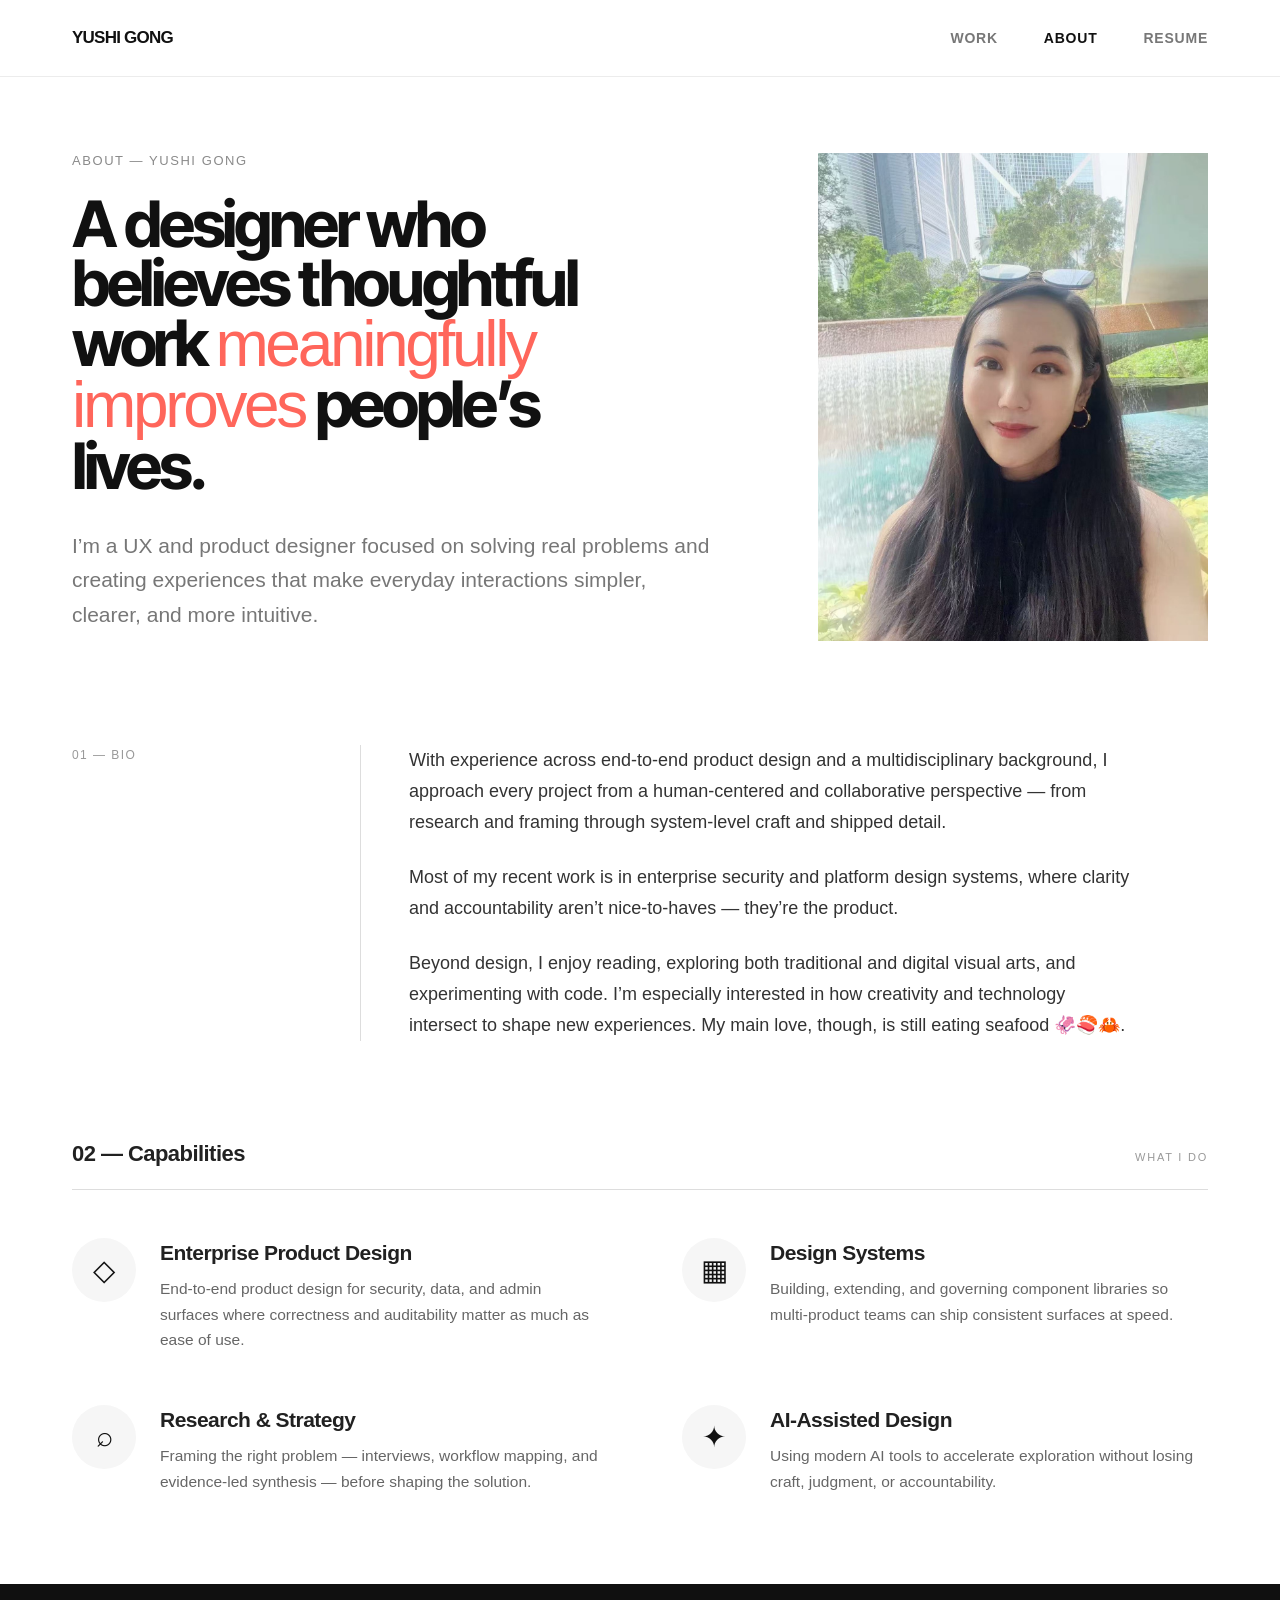
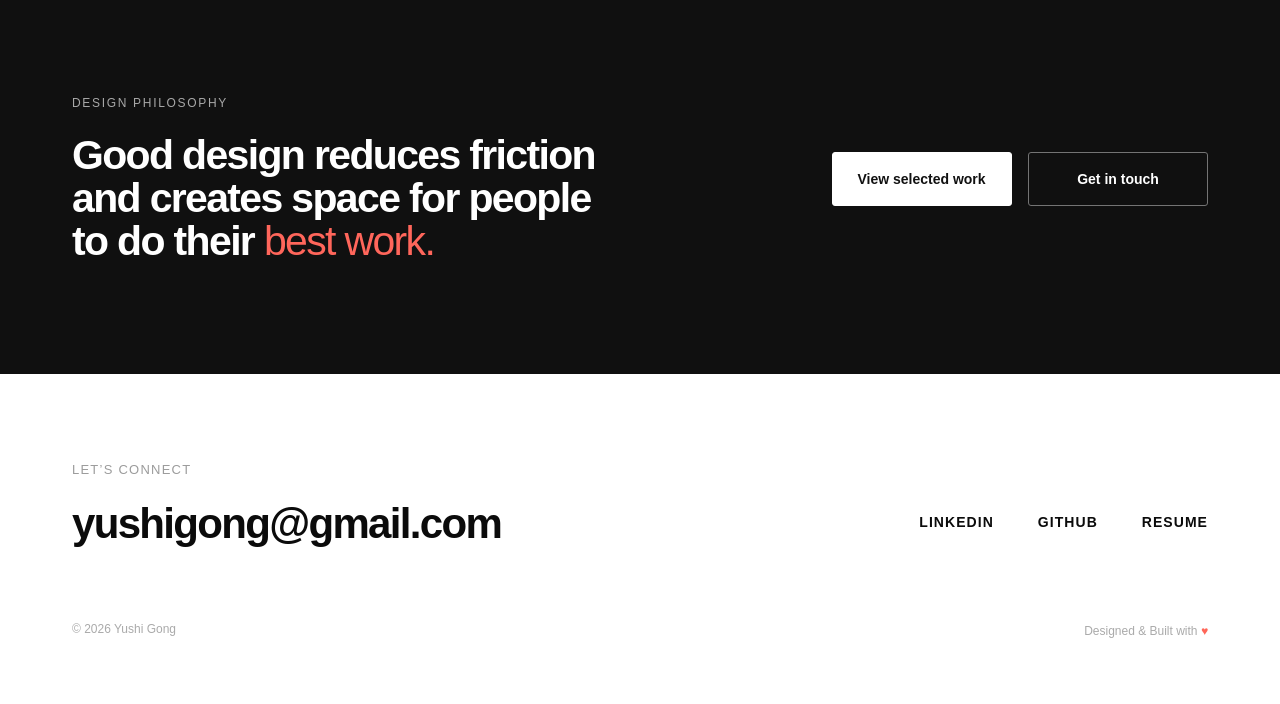
==== commit 7bd823fb: "Add files via upload" ====
--- a/about.html
+++ b/about.html
@@ -100,5 +100,6 @@
       <p>Designed &amp; Built with <span aria-label="love">♥</span></p>
     </div>
   </footer>
+<script defer src="js/scroll-reveal.js"></script>
 </body>
 </html>
--- a/css/styles.css
+++ b/css/styles.css
@@ -2023,6 +2023,24 @@
 .footer-right{display:flex;align-items:flex-end;padding-bottom:10px;}
 .footer-links{align-items:flex-end;}
 
+/* Keep the complete contact footer left-aligned on mobile across every page. */
+@media (max-width: 720px) {
+  .site-footer {
+    align-items: flex-start;
+    text-align: left;
+  }
+
+  .site-footer > div {
+    width: 100%;
+  }
+
+  .footer-right,
+  .footer-links {
+    align-items: flex-start;
+    justify-content: flex-start;
+  }
+}
+
 /* About page: taller philosophy band and tighter button label/arrow spacing. */
 .about-redesign .about-philosophy,
 .about-redesign .about-philosophy-inner {
@@ -2065,3 +2083,81 @@
   background: var(--coral);
   border-color: var(--coral);
 }
+/* Homepage project hierarchy */
+.home-redesign .other-work-section {
+  position: relative;
+  margin-top: 86px;
+  padding-top: 0;
+  padding-bottom: 92px;
+  background: #fff;
+  box-shadow: none;
+  clip-path: none;
+}
+
+.home-redesign #selected-work {
+  padding-bottom: 0;
+}
+
+.home-redesign #selected-work .project-row:last-child {
+  margin-bottom: 0;
+}
+
+.home-redesign .other-work-section .section-heading-row {
+  margin-bottom: 56px;
+}
+
+/* Accessible scroll reveal used across portfolio pages */
+.reveal-enabled .scroll-reveal {
+  opacity: 0;
+  transform: translate3d(0, 34px, 0);
+  transition:
+    opacity 700ms cubic-bezier(.2, .7, .2, 1) var(--reveal-delay, 0ms),
+    transform 700ms cubic-bezier(.2, .7, .2, 1) var(--reveal-delay, 0ms);
+  will-change: opacity, transform;
+}
+
+.reveal-enabled .scroll-reveal.is-revealed {
+  opacity: 1;
+  transform: translate3d(0, 0, 0);
+  will-change: auto;
+}
+
+.reveal-enabled .scroll-reveal.scroll-reveal-preserve-transform {
+  opacity: 0;
+  transform: translateX(-50%);
+  transition: opacity 700ms cubic-bezier(.2, .7, .2, 1) var(--reveal-delay, 0ms);
+}
+
+.reveal-enabled .scroll-reveal.scroll-reveal-preserve-transform.is-revealed {
+  opacity: 1;
+  transform: translateX(-50%);
+}
+
+@media (prefers-reduced-motion: reduce) {
+  .reveal-enabled .scroll-reveal {
+    opacity: 1;
+    transform: none;
+    transition: none;
+  }
+
+  .reveal-enabled .scroll-reveal.scroll-reveal-preserve-transform,
+  .reveal-enabled .scroll-reveal.scroll-reveal-preserve-transform.is-revealed {
+    opacity: 1;
+    transform: translateX(-50%);
+    transition: none;
+  }
+}
+
+@media (max-width: 767px) {
+  .home-redesign .other-work-section {
+    margin-top: 86px;
+    padding-top: 0;
+    padding-bottom: 64px;
+  }
+}
+
+@media (min-width: 1001px) {
+  .home-redesign .other-work-section {
+    margin-top: 126px;
+  }
+}
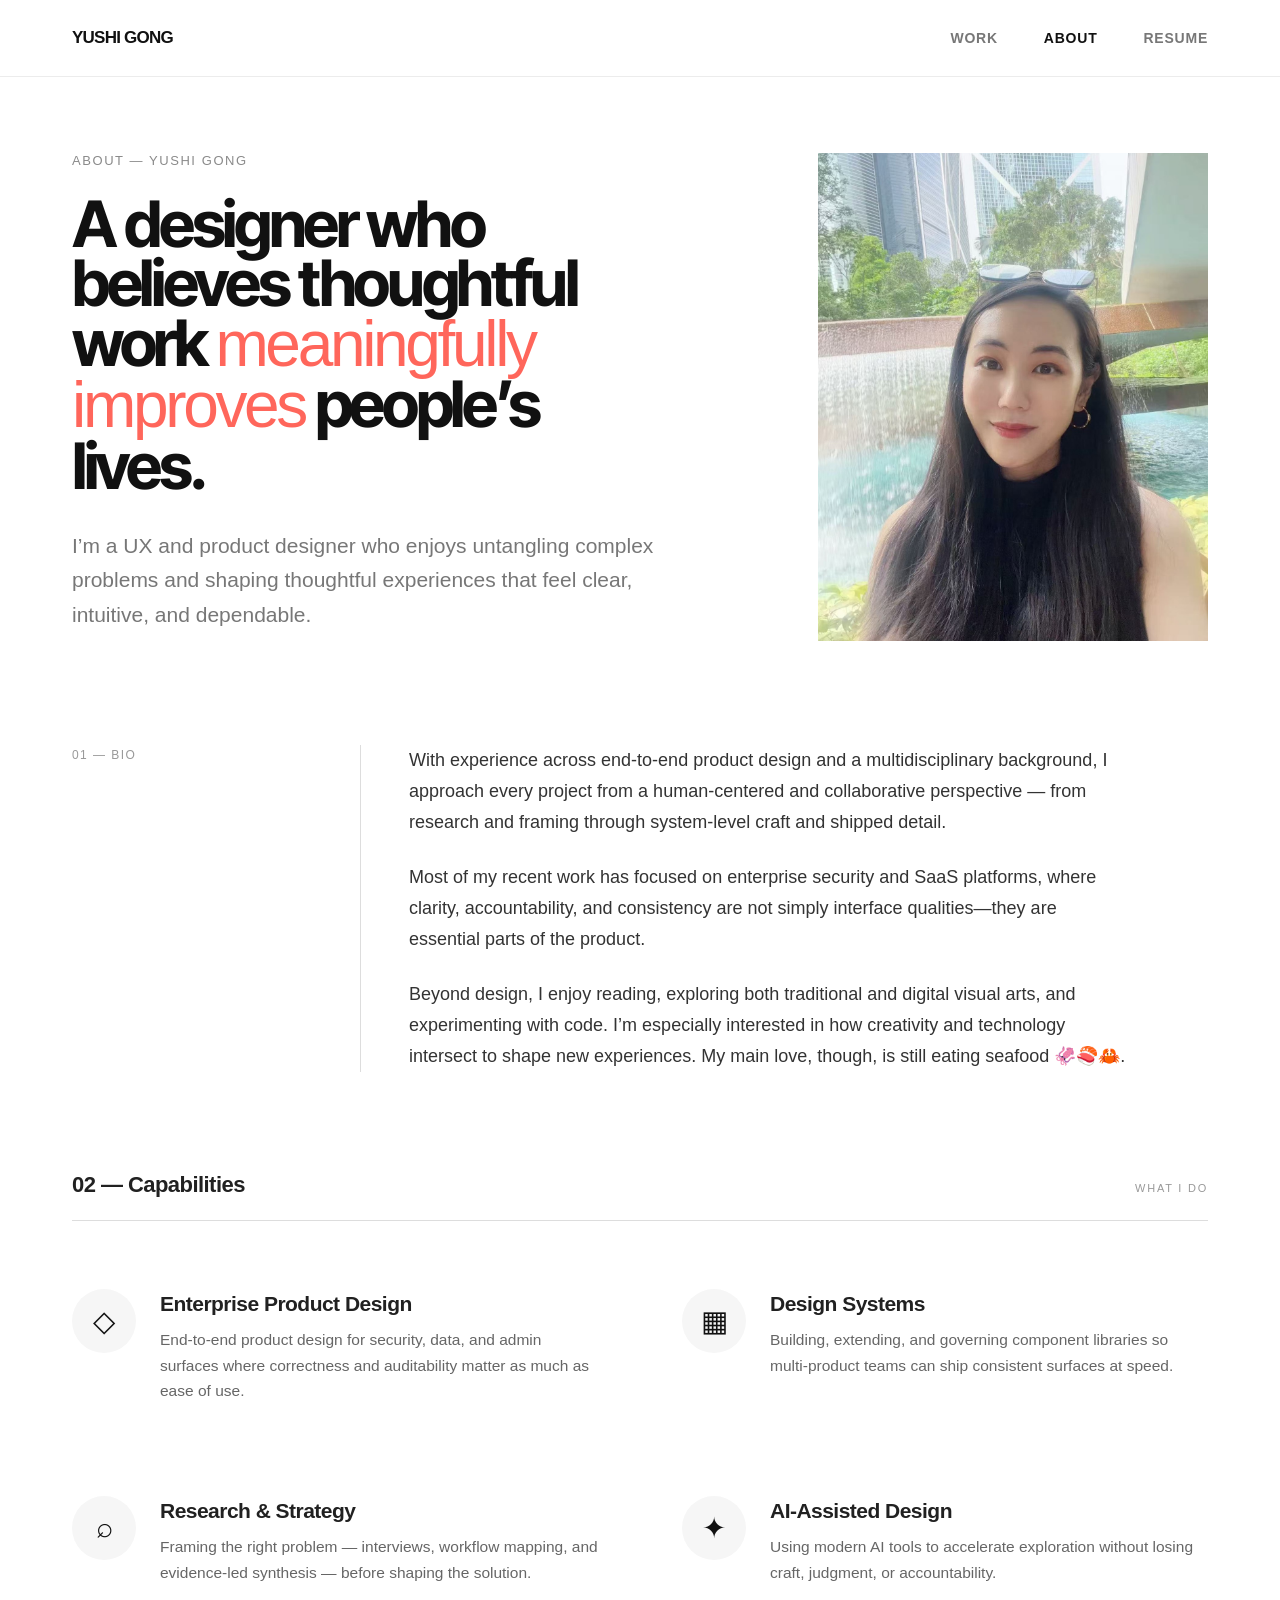
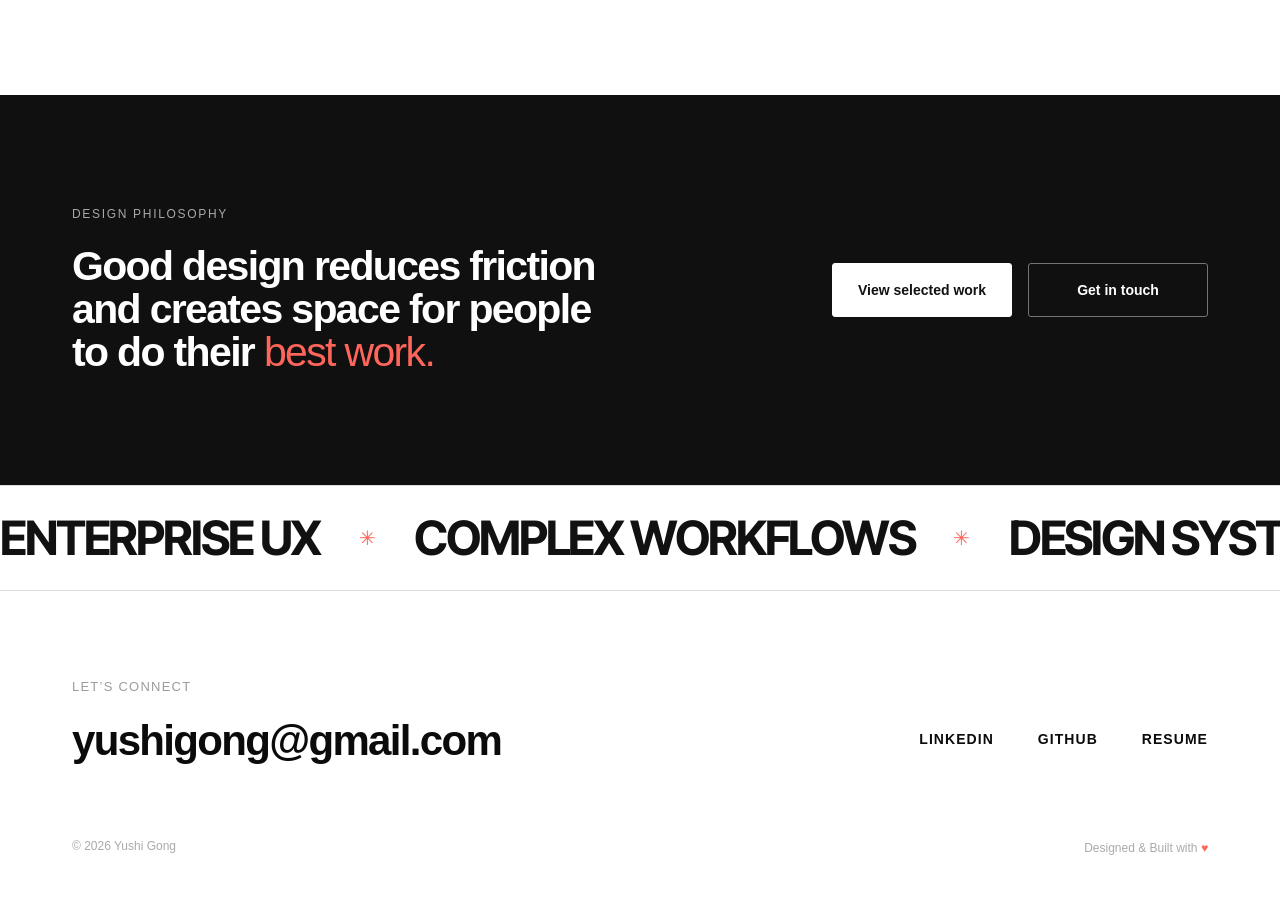
==== commit b9febe7d: "Add files via upload" ====
--- a/about.html
+++ b/about.html
@@ -11,7 +11,7 @@
   <link rel="preconnect" href="https://fonts.gstatic.com" crossorigin>
   <link href="https://fonts.googleapis.com/css2?family=Inter:wght@400;500;600;700;800&family=Inter+Tight:wght@600;700&display=swap" rel="stylesheet">
   <title>About — Yushi Gong</title>
-  <link href="css/styles.css" rel="stylesheet">
+  <link href="css/styles.css?v=3" rel="stylesheet">
 </head>
 <body class="about-redesign">
   <header class="site-header">
@@ -30,7 +30,7 @@
       <div class="about-hero-copy">
         <p class="eyebrow">ABOUT — YUSHI GONG</p>
         <h1 id="about-title">A designer who<br>believes thoughtful<br>work <span>meaningfully<br>improves</span> people’s<br>lives.</h1>
-        <p class="about-lede">I’m a UX and product designer focused on solving real problems and creating experiences that make everyday interactions simpler, clearer, and more intuitive.</p>
+        <p class="about-lede">I’m a UX and product designer who enjoys untangling complex problems and shaping thoughtful experiences that feel clear, intuitive, and dependable.</p>
       </div>
       <figure class="about-portrait">
         <img src="img/about-yushi-color.jpg" alt="Yushi Gong in front of an urban garden and waterfall">
@@ -41,7 +41,7 @@
       <p class="about-section-index" id="bio-label">01 — BIO</p>
       <div class="about-bio-copy">
         <p>With experience across end-to-end product design and a multidisciplinary background, I approach every project from a human-centered and collaborative perspective — from research and framing through system-level craft and shipped detail.</p>
-        <p>Most of my recent work is in enterprise security and platform design systems, where clarity and accountability aren’t nice-to-haves — they’re the product.</p>
+        <p>Most of my recent work has focused on enterprise security and SaaS platforms, where clarity, accountability, and consistency are not simply interface qualities—they are essential parts of the product.</p>
         <p>Beyond design, I enjoy reading, exploring both traditional and digital visual arts, and experimenting with code. I’m especially interested in how creativity and technology intersect to shape new experiences. My main love, though, is still eating seafood 🦑🍣🦀.</p>
       </div>
     </section>
@@ -83,6 +83,17 @@
         </div>
       </div>
     </section>
+
+    <section class="portfolio-marquee" aria-label="Design specialties">
+      <div class="marquee-track">
+        <div class="marquee-group">
+          <span>ENTERPRISE UX</span><i>✳</i><span>COMPLEX WORKFLOWS</span><i>✳</i><span>DESIGN SYSTEMS</span><i>✳</i><span>AI-ASSISTED DESIGN</span><i>✳</i><span>RESEARCH TO SHIP</span><i>✳</i>
+        </div>
+        <div class="marquee-group" aria-hidden="true">
+          <span>ENTERPRISE UX</span><i>✳</i><span>COMPLEX WORKFLOWS</span><i>✳</i><span>DESIGN SYSTEMS</span><i>✳</i><span>AI-ASSISTED DESIGN</span><i>✳</i><span>RESEARCH TO SHIP</span><i>✳</i>
+        </div>
+      </div>
+    </section>
   </main>
 
   <footer class="site-footer page-shell">
@@ -101,5 +112,6 @@
     </div>
   </footer>
 <script defer src="js/scroll-reveal.js"></script>
+<script defer src="js/site-effects.js"></script>
 </body>
 </html>
--- a/css/styles.css
+++ b/css/styles.css
@@ -2161,3 +2161,608 @@
     margin-top: 126px;
   }
 }
+
+
+/* =========================================================
+   KINETIC PORTFOLIO EFFECTS — shared across home, about & work
+   ========================================================= */
+:root { --fx-coral: var(--coral, #ff665b); }
+
+.site-progress {
+  position: fixed;
+  z-index: 10020;
+  top: 0;
+  left: 0;
+  width: 100%;
+  height: 3px;
+  pointer-events: none;
+  transform: scaleX(0);
+  transform-origin: 0 50%;
+  background: var(--fx-coral);
+  transition: transform 80ms linear;
+}
+
+.fx-cursor {
+  position: fixed;
+  z-index: 10030;
+  top: 0;
+  left: 0;
+  width: 10px;
+  height: 10px;
+  border-radius: 999px;
+  pointer-events: none;
+  opacity: .92;
+  background: var(--fx-coral);
+  mix-blend-mode: multiply;
+  transition: width 260ms cubic-bezier(.16,1,.3,1), height 260ms cubic-bezier(.16,1,.3,1), opacity 180ms ease, background 180ms ease;
+  will-change: transform, width, height;
+}
+.fx-cursor.is-hover { width: 42px; height: 42px; opacity: .28; }
+.fx-cursor.is-hidden, .fx-cursor.is-native { opacity: 0; }
+
+/* Hero kinetic type */
+.home-redesign .hero h1 { overflow: visible; }
+.home-redesign .hero-line.fx-line {
+  display: block;
+  overflow: hidden;
+}
+.home-redesign .hero-line.fx-line > *,
+.home-redesign .hero-line.fx-line {
+  transform-origin: 0 100%;
+}
+.home-redesign .hero-line.fx-line {
+  opacity: 0;
+  transform: translateY(105%);
+  transition: opacity 900ms cubic-bezier(.16,1,.3,1) var(--fx-delay,0ms), transform 1100ms cubic-bezier(.16,1,.3,1) var(--fx-delay,0ms);
+}
+.home-redesign .hero-line.fx-line.is-in { opacity: 1; transform: translateY(0); }
+.home-redesign .hero-line em { display: inline-block; transition: letter-spacing 1000ms cubic-bezier(.16,1,.3,1) 420ms; }
+
+/* Kinetic project rows */
+.home-redesign .project-row {
+  transition: padding 500ms cubic-bezier(.16,1,.3,1), border-color 300ms ease;
+}
+.home-redesign .project-row:hover { border-color: rgba(255,102,91,.48); }
+.home-redesign .project-media { overflow: hidden; }
+.home-redesign .project-media img {
+  transform: translate3d(var(--pointer-x,0),var(--pointer-y,0),0) scale(1.025);
+  transition: transform 850ms cubic-bezier(.16,1,.3,1), filter 500ms ease;
+  will-change: transform;
+}
+.home-redesign .project-row:hover .project-media img {
+  transform: translate3d(var(--pointer-x,0),var(--pointer-y,0),0) scale(1.075);
+}
+.home-redesign .project-summary { transition: transform 550ms cubic-bezier(.16,1,.3,1); }
+.home-redesign .project-row:hover .project-summary { transform: translateX(10px); }
+.home-redesign .project-row-reverse:hover .project-summary { transform: translateX(-10px); }
+.home-redesign .project-summary h3 { transition: color 300ms ease; }
+.home-redesign .project-row:hover .project-summary h3 { color: var(--fx-coral); }
+.home-redesign .case-link { position: relative; display: inline-block; }
+.home-redesign .case-link::after { content:""; position:absolute; left:0; right:100%; bottom:-5px; height:1px; background:currentColor; transition:right 400ms cubic-bezier(.16,1,.3,1); }
+.home-redesign .project-row:hover .case-link::after { right:0; }
+
+/* Slow, editorial marquee */
+.portfolio-marquee {
+  width: 100%;
+  overflow: hidden;
+  border-top: 1px solid #dedede;
+  border-bottom: 1px solid #dedede;
+  padding: clamp(28px,4vw,48px) 0;
+  background: #fff;
+}
+.marquee-track { display:flex; width:max-content; animation: portfolio-marquee 34s linear infinite; }
+.marquee-group { display:flex; align-items:center; flex-shrink:0; gap:clamp(30px,4vw,68px); padding-right:clamp(30px,4vw,68px); white-space:nowrap; }
+.marquee-group span { font-family:"Inter Tight","Inter",sans-serif; font-size:clamp(30px,5vw,72px); line-height:1; letter-spacing:-.045em; font-weight:700; color:#111; }
+.marquee-group i { padding:0; font-style:normal; font-size:clamp(18px,2vw,30px); color:var(--fx-coral); }
+.portfolio-marquee:hover .marquee-track { animation-play-state:paused; }
+@keyframes portfolio-marquee { to { transform:translateX(-50%); } }
+
+/* About page image and title reveals */
+.about-redesign .fx-title-reveal { opacity:0; transform:translateY(44px); transition:opacity 1100ms cubic-bezier(.16,1,.3,1) 100ms, transform 1200ms cubic-bezier(.16,1,.3,1) 100ms; }
+.about-redesign .fx-title-reveal.is-in { opacity:1; transform:none; }
+.about-redesign .fx-portrait-reveal { clip-path:inset(100% 0 0 0); transition:clip-path 1400ms cubic-bezier(.16,1,.3,1) 260ms; }
+.about-redesign .fx-portrait-reveal img { transform:scale(1.13); transition:transform 1900ms cubic-bezier(.16,1,.3,1) 260ms; }
+.about-redesign .fx-portrait-reveal.is-in { clip-path:inset(0 0 0 0); }
+.about-redesign .fx-portrait-reveal.is-in img { transform:scale(1); }
+.about-redesign .capability-card { padding:20px 0; transition:transform 500ms cubic-bezier(.16,1,.3,1); }
+.about-redesign .capability-card:hover { transform:translateX(10px); }
+.about-redesign .capability-card h3 { transition:color 300ms ease; }
+.about-redesign .capability-card:hover h3 { color:var(--fx-coral); }
+.about-redesign .capability-icon { transition:transform 500ms cubic-bezier(.16,1,.3,1), background 300ms ease, color 300ms ease; }
+.about-redesign .capability-card:hover .capability-icon { transform:rotate(45deg); background:var(--fx-coral); color:#fff; }
+
+/* Case-study hero animation + restrained parallax */
+.unified-case-page .case-header-section-container { overflow:visible; }
+.unified-case-page .case-header-section-container > img.fx-case-cover {
+  opacity:0;
+  clip-path:inset(100% 0 0 0);
+  transform:translate3d(0,var(--case-parallax,0),0) scale(1.035);
+  animation:case-cover-in 1400ms cubic-bezier(.16,1,.3,1) 260ms forwards;
+  will-change:transform,clip-path;
+}
+@keyframes case-cover-in {
+  from { opacity:0; clip-path:inset(100% 0 0 0); }
+  to { opacity:1; clip-path:inset(0 0 0 0); }
+}
+.unified-case-page .case-study-largest-header {
+  animation:case-title-in 1050ms cubic-bezier(.16,1,.3,1) both;
+}
+.unified-case-page .case-study-large-header1 {
+  animation:case-title-in 1050ms cubic-bezier(.16,1,.3,1) 130ms both;
+}
+@keyframes case-title-in { from{opacity:0;transform:translateY(34px)} to{opacity:1;transform:none} }
+.unified-case-page .project-cta-inner,
+.unified-case-page .case-study-section-info-container,
+.unified-case-page .case-study-section-info-container-image-below {
+  transition:border-color 300ms ease;
+}
+
+@media (hover:none), (pointer:coarse) {
+  .fx-cursor { display:none !important; }
+  .home-redesign .project-row:hover .project-summary,
+  .home-redesign .project-row-reverse:hover .project-summary,
+  .about-redesign .capability-card:hover { transform:none; }
+}
+
+@media (max-width:720px) {
+  .site-progress { height:2px; }
+  .portfolio-marquee { padding:25px 0; }
+  .marquee-track { animation-duration:27s; }
+  .home-redesign .project-row:hover .project-summary,
+  .home-redesign .project-row-reverse:hover .project-summary { transform:none; }
+}
+
+@media (prefers-reduced-motion:reduce) {
+  .site-progress { transition:none; }
+  .fx-cursor { display:none; }
+  .marquee-track { animation:none; transform:none; }
+  .home-redesign .hero-line.fx-line,
+  .about-redesign .fx-title-reveal,
+  .about-redesign .fx-portrait-reveal,
+  .about-redesign .fx-portrait-reveal img,
+  .unified-case-page .case-header-section-container > img.fx-case-cover,
+  .unified-case-page .case-study-largest-header,
+  .unified-case-page .case-study-large-header1 { opacity:1; transform:none; clip-path:none; animation:none; transition:none; }
+}
+
+/* FX v2 refinements */
+.home-redesign .hero-line.fx-line {
+  display: block;
+  overflow: hidden;
+  padding: .09em .04em .12em;
+  margin: -.09em -.04em -.12em;
+  opacity: 1;
+  transform: none;
+}
+.home-redesign .hero-line.fx-line .hero-line-inner {
+  display: block;
+  opacity: 0;
+  transform: translate3d(0, 115%, 0);
+  transition:
+    opacity 850ms cubic-bezier(.16,1,.3,1) var(--fx-delay,0ms),
+    transform 1050ms cubic-bezier(.16,1,.3,1) var(--fx-delay,0ms);
+  will-change: opacity, transform;
+}
+.home-redesign .hero-line.fx-line.is-in .hero-line-inner {
+  opacity: 1;
+  transform: translate3d(0, 0, 0);
+}
+
+.home-redesign .project-row {
+  padding: clamp(18px,2.2vw,30px);
+  margin-left: clamp(-30px,-2.2vw,-18px);
+  margin-right: clamp(-30px,-2.2vw,-18px);
+  border-radius: 3px;
+  background: transparent;
+  transition:
+    background-color 420ms cubic-bezier(.16,1,.3,1),
+    padding 500ms cubic-bezier(.16,1,.3,1),
+    border-color 300ms ease;
+}
+.home-redesign .project-row:hover { background-color: #fff1ee; }
+.home-redesign .case-link::after { content: none !important; }
+.home-redesign .case-link { border-bottom: 1px solid currentColor; }
+
+/* Stronger image-up reveal for the two recent DPoD case studies. */
+.reveal-enabled .quorum-case-page img.case-image-rise,
+.reveal-enabled .dpod-redesign-case-page img.case-image-rise {
+  opacity: 0;
+  transform: translate3d(0, 46px, 0);
+  transition:
+    opacity 850ms cubic-bezier(.16,1,.3,1) var(--reveal-delay,0ms),
+    transform 950ms cubic-bezier(.16,1,.3,1) var(--reveal-delay,0ms);
+  will-change: opacity, transform;
+}
+.reveal-enabled .quorum-case-page img.case-image-rise.quorum-visual-wide {
+  transform: translate3d(-50%, 46px, 0);
+}
+.reveal-enabled .quorum-case-page img.case-image-rise.is-revealed,
+.reveal-enabled .dpod-redesign-case-page img.case-image-rise.is-revealed {
+  opacity: 1;
+  transform: translate3d(0, 0, 0);
+  will-change: auto;
+}
+.reveal-enabled .quorum-case-page img.case-image-rise.quorum-visual-wide.is-revealed {
+  transform: translate3d(-50%, 0, 0);
+}
+
+@media (max-width:720px) {
+  .home-redesign .project-row {
+    margin-left: -12px;
+    margin-right: -12px;
+    padding: 12px;
+  }
+}
+
+@media (prefers-reduced-motion:reduce) {
+  .home-redesign .hero-line.fx-line .hero-line-inner,
+  .reveal-enabled .quorum-case-page img.case-image-rise,
+  .reveal-enabled .dpod-redesign-case-page img.case-image-rise,
+  .reveal-enabled .quorum-case-page img.case-image-rise.quorum-visual-wide {
+    opacity: 1;
+    transform: none;
+    transition: none;
+  }
+  .reveal-enabled .quorum-case-page img.case-image-rise.quorum-visual-wide {
+    transform: translateX(-50%);
+  }
+}
+
+/* FX v3 — clearer home hero motion and hover-tag contrast */
+.home-redesign .hero {
+  position: relative;
+  isolation: isolate;
+}
+.home-redesign .hero::before {
+  content: "";
+  position: absolute;
+  z-index: -1;
+  top: clamp(28px, 5vw, 74px);
+  right: clamp(2%, 7vw, 10%);
+  width: clamp(150px, 22vw, 330px);
+  aspect-ratio: 1;
+  border-radius: 50%;
+  background: radial-gradient(circle at 38% 38%, rgba(255,102,91,.18), rgba(255,102,91,.07) 48%, rgba(255,102,91,0) 72%);
+  filter: blur(4px);
+  opacity: 0;
+  transform: translate3d(22px, 18px, 0) scale(.84);
+  animation: hero-orb-in 1500ms cubic-bezier(.16,1,.3,1) 380ms forwards,
+             hero-orb-float 7s ease-in-out 1900ms infinite alternate;
+  pointer-events: none;
+}
+
+.home-redesign .hero-line.fx-line,
+.home-redesign .hero-line {
+  overflow: visible;
+}
+.home-redesign .hero-line.fx-line .hero-line-inner,
+.home-redesign .hero-line .hero-line-inner {
+  display: block;
+  opacity: 0;
+  filter: blur(10px);
+  transform: translate3d(0, .62em, 0) scale(.985);
+  animation: hero-line-lift 1050ms cubic-bezier(.16,1,.3,1) forwards;
+  will-change: opacity, filter, transform;
+}
+.home-redesign .hero-line:nth-child(1) .hero-line-inner { animation-delay: 140ms; }
+.home-redesign .hero-line:nth-child(2) .hero-line-inner { animation-delay: 300ms; }
+.home-redesign .hero-line:nth-child(3) .hero-line-inner { animation-delay: 460ms; }
+
+.home-redesign .hero-line em {
+  position: relative;
+  display: inline-block;
+}
+.home-redesign .hero-line em::after {
+  content: "";
+  position: absolute;
+  left: .02em;
+  right: -.02em;
+  bottom: -.035em;
+  height: .075em;
+  min-height: 4px;
+  border-radius: 999px;
+  background: var(--fx-coral);
+  transform: scaleX(0);
+  transform-origin: left center;
+  animation: hero-accent-sweep 850ms cubic-bezier(.16,1,.3,1) 1050ms forwards;
+}
+
+.home-redesign .hero-copy,
+.home-redesign .hero-actions {
+  opacity: 0;
+  transform: translateY(18px);
+  animation: hero-support-in 850ms cubic-bezier(.16,1,.3,1) forwards;
+}
+.home-redesign .hero-copy { animation-delay: 720ms; }
+.home-redesign .hero-actions { animation-delay: 860ms; }
+
+@keyframes hero-line-lift {
+  0% { opacity: 0; filter: blur(10px); transform: translate3d(0,.62em,0) scale(.985); }
+  55% { opacity: 1; }
+  100% { opacity: 1; filter: blur(0); transform: translate3d(0,0,0) scale(1); }
+}
+@keyframes hero-support-in {
+  to { opacity: 1; transform: translateY(0); }
+}
+@keyframes hero-accent-sweep {
+  to { transform: scaleX(1); }
+}
+@keyframes hero-orb-in {
+  to { opacity: 1; transform: translate3d(0,0,0) scale(1); }
+}
+@keyframes hero-orb-float {
+  from { transform: translate3d(0,0,0) scale(1); }
+  to { transform: translate3d(-14px,18px,0) scale(1.045); }
+}
+
+.home-redesign .project-row:hover .project-tags span {
+  background: rgba(255,255,255,.88);
+  color: #87372f;
+  border-color: rgba(204,74,63,.30);
+}
+.home-redesign .project-tags span {
+  border: 1px solid transparent;
+  transition: background-color 260ms ease, color 260ms ease, border-color 260ms ease;
+}
+
+@media (max-width: 720px) {
+  .home-redesign .hero::before {
+    width: 180px;
+    right: -35px;
+    top: 54px;
+    opacity: .7;
+  }
+}
+
+@media (prefers-reduced-motion: reduce) {
+  .home-redesign .hero::before { display: none; }
+  .home-redesign .hero-line .hero-line-inner,
+  .home-redesign .hero-copy,
+  .home-redesign .hero-actions {
+    opacity: 1;
+    filter: none;
+    transform: none;
+    animation: none;
+  }
+  .home-redesign .hero-line em::after { transform: scaleX(1); animation: none; }
+}
+
+
+/* FX v4 — restrained editorial project hover */
+.home-redesign .project-row {
+  position: relative;
+  background: transparent !important;
+  box-shadow: 0 0 0 rgba(20,20,20,0);
+  transform: translateY(0);
+  transition:
+    transform 520ms cubic-bezier(.16,1,.3,1),
+    box-shadow 520ms cubic-bezier(.16,1,.3,1),
+    border-color 300ms ease;
+}
+.home-redesign .project-row:hover {
+  background: transparent !important;
+  transform: translateY(-4px);
+  border-color: rgba(20,20,20,.18);
+  box-shadow: 0 18px 45px rgba(20,20,20,.075);
+}
+.home-redesign .project-row:hover .project-summary,
+.home-redesign .project-row-reverse:hover .project-summary {
+  transform: none;
+}
+.home-redesign .project-media {
+  position: relative;
+  isolation: isolate;
+}
+.home-redesign .project-media::before {
+  content: "VIEW  ↗";
+  position: absolute;
+  z-index: 3;
+  left: 50%;
+  top: 50%;
+  width: clamp(68px,6vw,84px);
+  aspect-ratio: 1;
+  display: grid;
+  place-items: center;
+  border-radius: 50%;
+  background: rgba(255,102,91,.86);
+  color: #241311;
+  font-size: clamp(8px,.7vw,10px);
+  font-weight: 750;
+  letter-spacing: .16em;
+  opacity: 0;
+  transform: translate(-50%,-44%) scale(.76);
+  transition:
+    opacity 320ms ease,
+    transform 520ms cubic-bezier(.16,1,.3,1);
+  pointer-events: none;
+  backdrop-filter: blur(5px);
+  -webkit-backdrop-filter: blur(5px);
+}
+.home-redesign .project-row:hover .project-media::before,
+.home-redesign .project-media:focus-visible::before {
+  opacity: 1;
+  transform: translate(-50%,-50%) scale(1);
+}
+.home-redesign .project-row:hover .project-tags span {
+  background: #f3f3f1;
+  color: #2f2f2f;
+  border-color: rgba(20,20,20,.08);
+}
+.home-redesign .case-link { display:none !important; }
+
+@media (hover:none), (pointer:coarse) {
+  .home-redesign .project-row:hover {
+    transform:none;
+    box-shadow:none;
+  }
+  .home-redesign .project-media::before { display:none; }
+}
+
+@media (prefers-reduced-motion:reduce) {
+  .home-redesign .project-row,
+  .home-redesign .project-media::before { transition:none; }
+}
+
+
+/* FX v5 — living hero atmosphere + cursor-led project affordance */
+/* Remove the scale underline: the coral word is already a strong enough accent. */
+.home-redesign .hero-line em::after {
+  display: none !important;
+  animation: none !important;
+}
+
+/* One large circular glow keeps the hero lively without competing with the type. */
+.home-redesign .hero::before {
+  z-index: 0;
+  top: clamp(-10px, 2vw, 36px);
+  right: clamp(-12%, -3vw, 0%);
+  width: clamp(300px, 38vw, 620px);
+  background: radial-gradient(circle at 42% 40%, rgba(255,102,91,.22), rgba(255,132,112,.10) 45%, rgba(255,102,91,0) 72%);
+  filter: blur(10px);
+  opacity: 0;
+  animation:
+    hero-orb-in 1000ms cubic-bezier(.16,1,.3,1) 160ms forwards,
+    hero-orb-drift-a 6.5s cubic-bezier(.45,.05,.55,.95) 1160ms infinite;
+}
+.home-redesign .hero > * {
+  position: relative;
+  z-index: 1;
+}
+.home-redesign .hero::after {
+  content: none;
+  display: none;
+}
+@keyframes hero-orb-drift-a {
+  0%,100% { transform: translate3d(0,0,0) scale(.96); opacity:.82; }
+  25% { transform: translate3d(-54px,28px,0) scale(1.08); opacity:.98; }
+  50% { transform: translate3d(22px,58px,0) scale(1.01); opacity:.76; }
+  75% { transform: translate3d(52px,-22px,0) scale(1.11); opacity:.94; }
+}
+
+/* Homepage video covers share the same crop, hover and baseline behavior as images. */
+.home-redesign .project-media video {
+  display: block;
+  width: 100%;
+  height: 100%;
+  object-fit: cover;
+  transform: translate3d(var(--pointer-x,0),var(--pointer-y,0),0) scale(1.025);
+  transition: transform 850ms cubic-bezier(.16,1,.3,1), filter 500ms ease;
+  will-change: transform;
+}
+.home-redesign .project-row:hover .project-media video {
+  transform: translate3d(var(--pointer-x,0),var(--pointer-y,0),0) scale(1.085);
+}
+
+/* A smaller marquee that keeps moving on hover, just at a calmer pace. */
+.portfolio-marquee {
+  padding: clamp(18px,2.4vw,28px) 0;
+}
+.marquee-track {
+  animation-duration: 34s;
+}
+.marquee-group {
+  gap: clamp(24px,3vw,48px);
+  padding-right: clamp(24px,3vw,48px);
+}
+.marquee-group span {
+  font-size: clamp(24px,3.7vw,48px);
+}
+.marquee-group i {
+  font-size: clamp(14px,1.6vw,22px);
+}
+.portfolio-marquee:hover .marquee-track {
+  animation-play-state: running;
+}
+
+/* The initial HMW enters in two upward steps before the stronger black reframe. */
+.reveal-enabled .hmw-band-initial .scroll-reveal {
+  transform: translate3d(0,46px,0);
+  transition-duration: 850ms;
+}
+.reveal-enabled .hmw-band-initial .scroll-reveal.is-revealed {
+  transform: translate3d(0,0,0);
+}
+
+@media (prefers-reduced-motion: reduce) {
+  .marquee-track {
+    animation: none !important;
+    transform: none !important;
+  }
+  .reveal-enabled .hmw-band-initial .scroll-reveal,
+  .reveal-enabled .hmw-band-initial .scroll-reveal.is-revealed {
+    opacity: 1;
+    transform: none;
+    transition: none;
+  }
+}
+
+/* The project affordance now follows the real pointer instead of sitting on the image. */
+.home-redesign .project-media::before {
+  display: none !important;
+}
+.fx-cursor.is-project {
+  width: 154px;
+  height: 48px;
+  border-radius: 999px;
+  opacity: 1;
+  background: rgba(255,102,91,.92);
+  mix-blend-mode: normal;
+  box-shadow: 0 10px 28px rgba(106,43,34,.16);
+  backdrop-filter: blur(7px);
+  -webkit-backdrop-filter: blur(7px);
+}
+.fx-cursor::after {
+  content: "";
+  position:absolute;
+  inset:0;
+  display:grid;
+  place-items:center;
+  color:#251513;
+  font-family:"Inter",sans-serif;
+  font-size:10px;
+  line-height:1;
+  font-weight:750;
+  letter-spacing:.105em;
+  text-transform:uppercase;
+  white-space:nowrap;
+  opacity:0;
+  transform:translateY(3px);
+  transition:opacity 180ms ease, transform 280ms cubic-bezier(.16,1,.3,1);
+}
+.fx-cursor.is-project::after {
+  content:"View this project ↗";
+  opacity:1;
+  transform:translateY(0);
+}
+.fx-cursor.is-project.is-hover {
+  width:154px;
+  height:48px;
+  opacity:1;
+}
+
+/* Slightly more tactile, still restrained project-card motion. */
+.home-redesign .project-row:hover {
+  transform:translateY(-6px);
+  box-shadow:0 20px 48px rgba(20,20,20,.065);
+}
+.home-redesign .project-row:hover .project-media img {
+  transform:translate3d(var(--pointer-x,0),var(--pointer-y,0),0) scale(1.085);
+}
+.home-redesign .project-row:hover .project-tags span {
+  background:transparent;
+  color:#242424;
+  border-color:rgba(20,20,20,.16);
+  opacity:1;
+}
+.home-redesign .project-tags span {
+  opacity:.72;
+  transition:opacity 260ms ease,color 260ms ease,border-color 260ms ease,background-color 260ms ease;
+}
+
+@media (max-width:720px) {
+  .home-redesign .hero::after { display:none; }
+}
+@media (prefers-reduced-motion:reduce) {
+  .home-redesign .hero::before,
+  .home-redesign .hero::after { display:none !important; }
+}
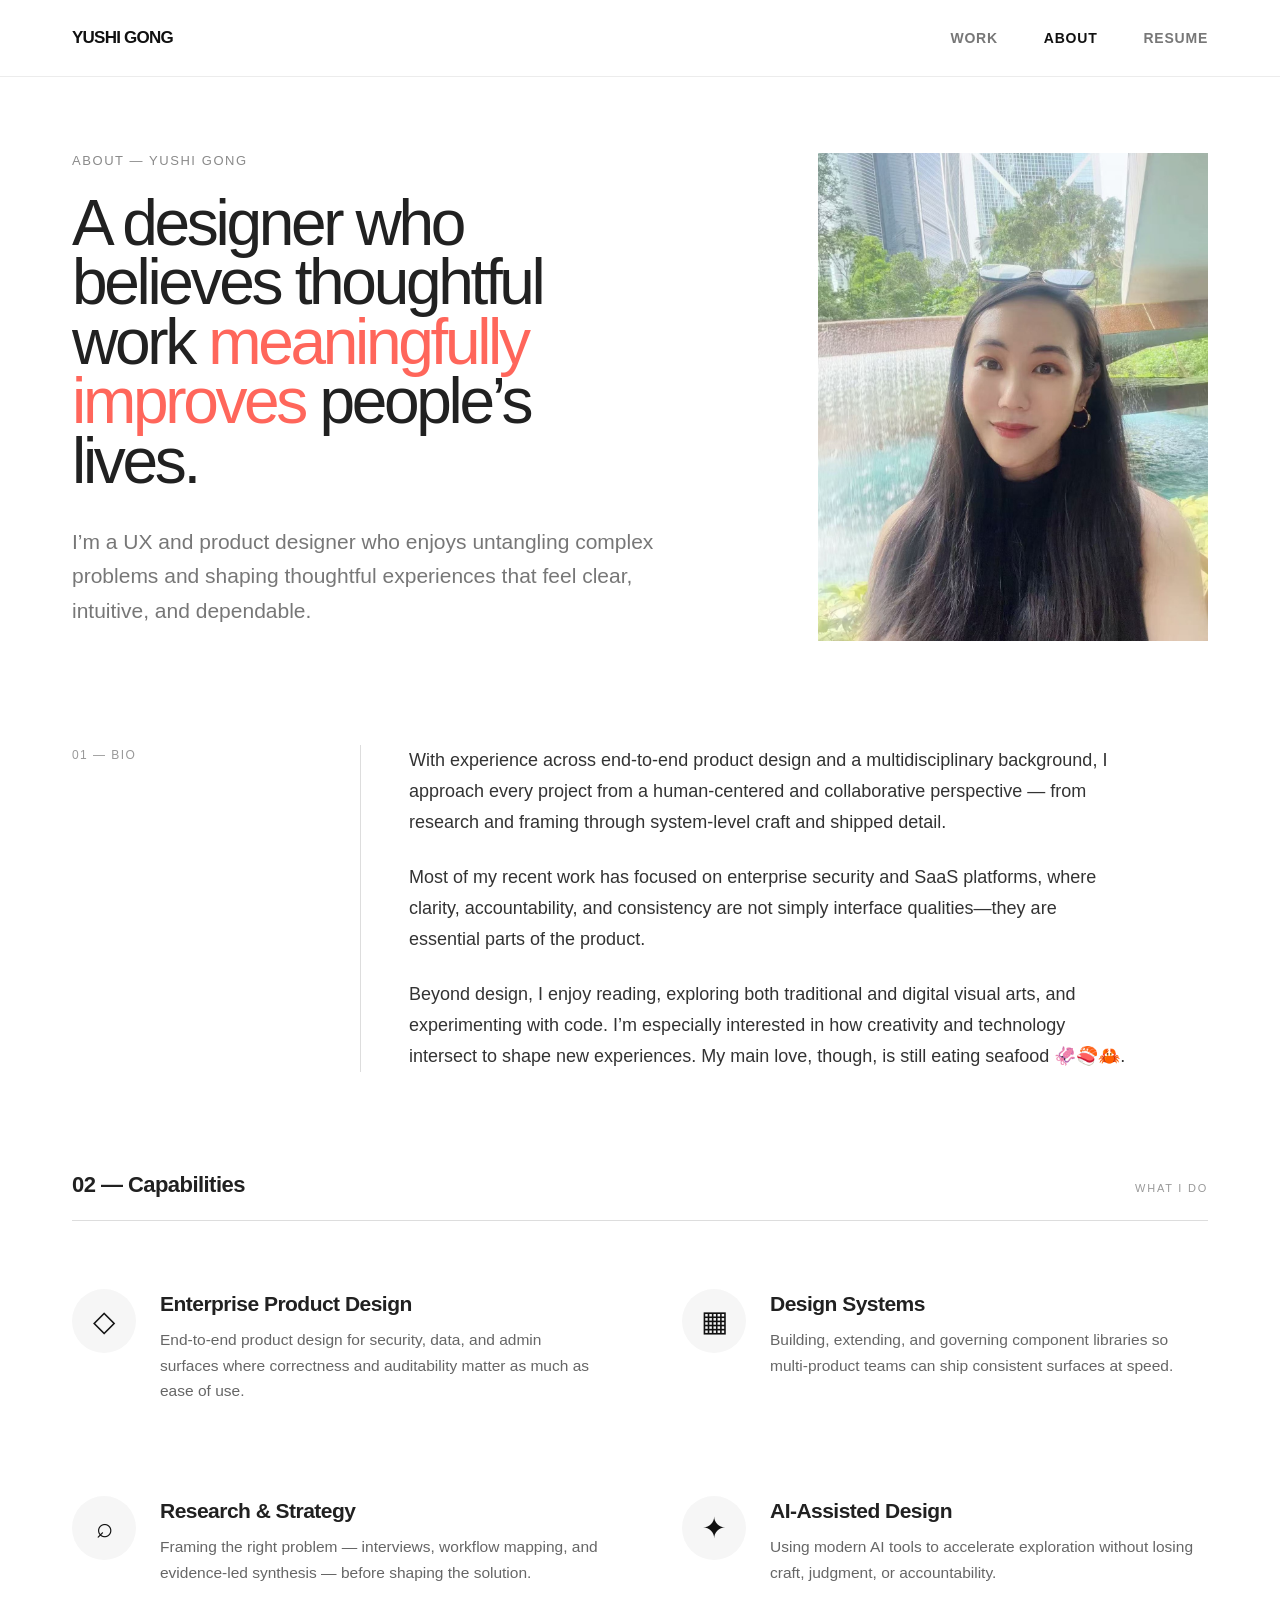
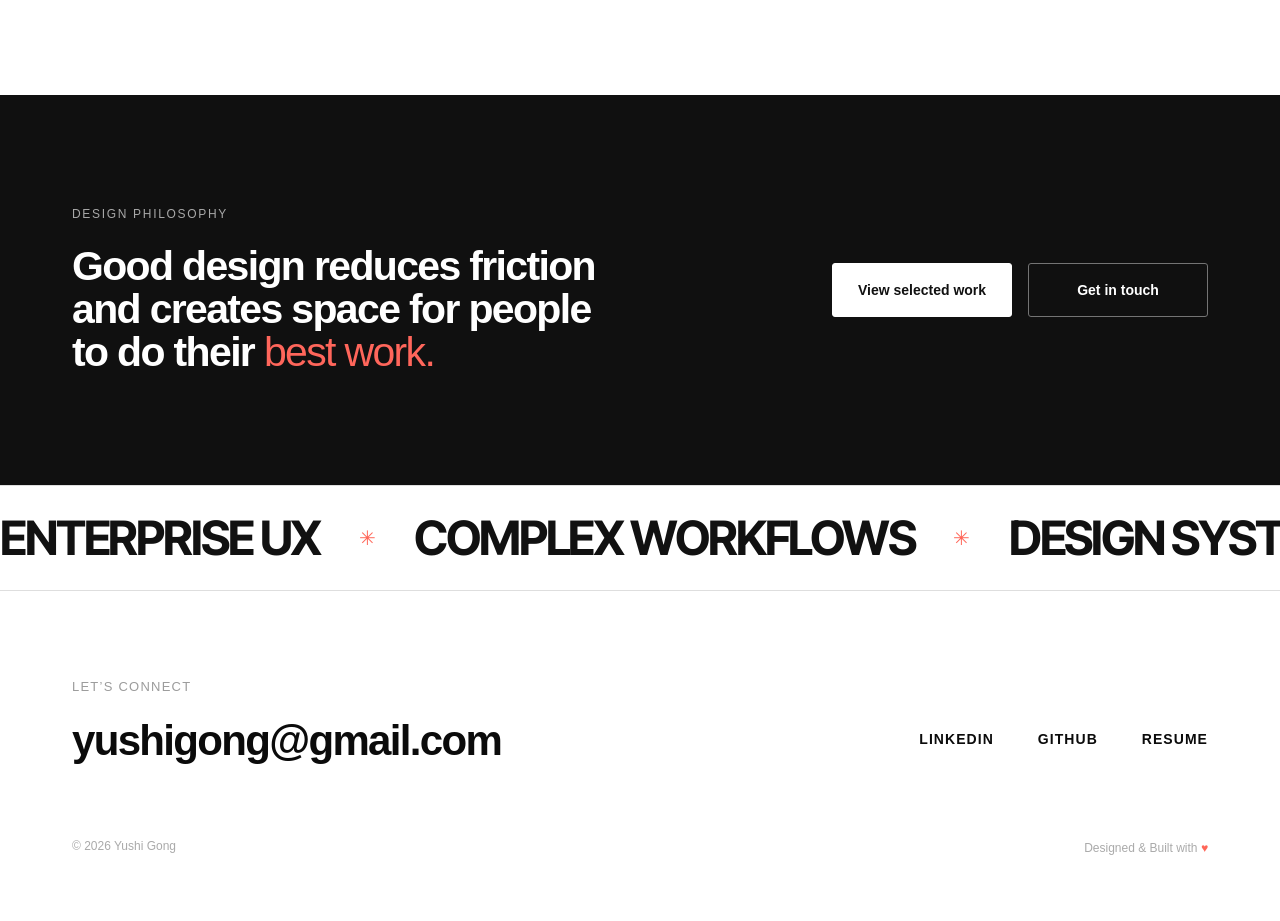
==== commit a0033cfd: "Add files via upload" ====
--- a/about.html
+++ b/about.html
@@ -11,7 +11,7 @@
   <link rel="preconnect" href="https://fonts.gstatic.com" crossorigin>
   <link href="https://fonts.googleapis.com/css2?family=Inter:wght@400;500;600;700;800&family=Inter+Tight:wght@600;700&display=swap" rel="stylesheet">
   <title>About — Yushi Gong</title>
-  <link href="css/styles.css?v=3" rel="stylesheet">
+  <link href="css/styles.css?v=9" rel="stylesheet">
 </head>
 <body class="about-redesign">
   <header class="site-header">
@@ -29,7 +29,7 @@
     <section class="about-hero page-shell" aria-labelledby="about-title">
       <div class="about-hero-copy">
         <p class="eyebrow">ABOUT — YUSHI GONG</p>
-        <h1 id="about-title">A designer who<br>believes thoughtful<br>work <span>meaningfully<br>improves</span> people’s<br>lives.</h1>
+        <h1 id="about-title"><span class="about-hero-line"><span class="about-hero-line-inner">A designer who</span></span><span class="about-hero-line"><span class="about-hero-line-inner">believes thoughtful</span></span><span class="about-hero-line"><span class="about-hero-line-inner">work <em data-text="meaningfully">meaningfully</em></span></span><span class="about-hero-line"><span class="about-hero-line-inner"><em data-text="improves">improves</em> people’s</span></span><span class="about-hero-line"><span class="about-hero-line-inner">lives.</span></span></h1>
         <p class="about-lede">I’m a UX and product designer who enjoys untangling complex problems and shaping thoughtful experiences that feel clear, intuitive, and dependable.</p>
       </div>
       <figure class="about-portrait">
--- a/css/styles.css
+++ b/css/styles.css
@@ -1853,7 +1853,7 @@
   font-weight: 700;
   color: #111;
 }
-.about-hero h1 span { color: #ff665b; }
+.about-hero h1 em { color: #ff665b; font-style: normal; }
 .about-lede { max-width: 660px; margin: 34px 0 0; font-size: 21px; line-height: 1.62; color: #777; }
 .about-portrait { margin: 0; aspect-ratio: .8 / 1; overflow: hidden; background: #eee; }
 .about-portrait img { width: 100%; height: 100%; display: block; object-fit: cover; filter: grayscale(100%); }
@@ -2766,3 +2766,303 @@
   .home-redesign .hero::before,
   .home-redesign .hero::after { display:none !important; }
 }
+
+/* FX v6 — restrained, pointer-only hero type interaction */
+@media (hover:hover) and (pointer:fine) {
+  .home-redesign .hero h1 {
+    cursor: default;
+  }
+
+  .home-redesign .hero h1 .hero-line {
+    transition: transform 620ms cubic-bezier(.16,1,.3,1);
+    will-change: transform;
+  }
+
+  .home-redesign .hero h1 .hero-line-inner {
+    transition: letter-spacing 620ms cubic-bezier(.16,1,.3,1);
+  }
+
+  .home-redesign .hero h1:hover .hero-line:nth-child(1) {
+    transform: translate3d(5px,-2px,0);
+  }
+
+  .home-redesign .hero h1:hover .hero-line:nth-child(2) {
+    transform: translate3d(-4px,0,0);
+  }
+
+  .home-redesign .hero h1:hover .hero-line:nth-child(3) {
+    transform: translate3d(7px,2px,0);
+  }
+
+  .home-redesign .hero h1:hover .hero-line-inner {
+    letter-spacing: .006em;
+  }
+
+  .home-redesign .hero-line em {
+    isolation: isolate;
+  }
+
+  .home-redesign .hero-line em::before {
+    content: attr(data-text);
+    position: absolute;
+    inset: 0;
+    z-index: 1;
+    color: transparent;
+    background: linear-gradient(100deg,#ff665b 8%,#ff9a76 42%,#fff0e8 50%,#ff7a68 58%,#ff665b 92%);
+    background-size: 240% 100%;
+    background-position: 110% 50%;
+    -webkit-background-clip: text;
+    background-clip: text;
+    opacity: 0;
+    pointer-events: none;
+  }
+
+  .home-redesign .hero h1:hover .hero-line em::before {
+    opacity: 1;
+    animation: hero-type-shimmer 720ms cubic-bezier(.16,1,.3,1) both;
+  }
+}
+
+@keyframes hero-type-shimmer {
+  0% { background-position: 110% 50%; }
+  100% { background-position: -110% 50%; }
+}
+
+@media (hover:none), (pointer:coarse), (prefers-reduced-motion:reduce) {
+  .home-redesign .hero h1 .hero-line,
+  .home-redesign .hero h1 .hero-line-inner {
+    transition: none;
+  }
+
+  .home-redesign .hero-line em::before {
+    display: none;
+    animation: none;
+  }
+}
+
+/* FX v7 — editorial reveal and focus for What I Value */
+.home-redesign .values-section.values-fx-ready .eyebrow,
+.home-redesign .values-section.values-fx-ready #values-title,
+.home-redesign .values-section.values-fx-ready .values-grid article {
+  opacity: 0;
+  transform: translate3d(0,24px,0);
+}
+
+.home-redesign .values-section.values-fx-ready.is-values-visible .eyebrow,
+.home-redesign .values-section.values-fx-ready.is-values-visible #values-title,
+.home-redesign .values-section.values-fx-ready.is-values-visible .values-grid article {
+  opacity: 1;
+  transform: translate3d(0,0,0);
+  transition:
+    opacity 720ms ease,
+    transform 820ms cubic-bezier(.16,1,.3,1);
+}
+
+.home-redesign .values-section.is-values-visible .eyebrow {
+  transition-delay: 0ms;
+}
+
+.home-redesign .values-section.is-values-visible #values-title {
+  transition-delay: 90ms;
+}
+
+.home-redesign .values-section.is-values-visible .values-grid article:nth-child(1) {
+  transition-delay: 220ms;
+}
+
+.home-redesign .values-section.is-values-visible .values-grid article:nth-child(2) {
+  transition-delay: 340ms;
+}
+
+.home-redesign .values-section.is-values-visible .values-grid article:nth-child(3) {
+  transition-delay: 460ms;
+}
+
+@media (hover:hover) and (pointer:fine) {
+  .home-redesign .values-section.values-entry-done .values-grid article {
+    position: relative;
+    transition:
+      opacity 360ms ease,
+      transform 520ms cubic-bezier(.16,1,.3,1) !important;
+  }
+
+  .home-redesign .values-section.values-entry-done .values-grid:hover article:not(:hover) {
+    opacity: .58;
+  }
+
+  .home-redesign .values-section.values-entry-done .values-grid article:hover {
+    transform: translate3d(0,-4px,0) !important;
+  }
+
+  .home-redesign .values-grid strong {
+    color: #777;
+    transition: color 300ms ease, transform 420ms cubic-bezier(.16,1,.3,1);
+  }
+
+  .home-redesign .values-grid article:hover strong {
+    color: var(--coral);
+    transform: translateX(3px);
+  }
+
+  .home-redesign .values-grid h3 {
+    position: relative;
+    width: max-content;
+    max-width: 100%;
+    transition: letter-spacing 420ms cubic-bezier(.16,1,.3,1);
+  }
+
+  .home-redesign .values-grid h3::after {
+    content: "";
+    position: absolute;
+    left: 0;
+    bottom: -7px;
+    width: 22px;
+    height: 1px;
+    background: var(--coral);
+    transform: scaleX(0);
+    transform-origin: left center;
+    transition: transform 420ms cubic-bezier(.16,1,.3,1);
+  }
+
+  .home-redesign .values-grid article:hover h3 {
+    letter-spacing: .035em;
+  }
+
+  .home-redesign .values-grid article:hover h3::after {
+    transform: scaleX(1);
+  }
+}
+
+@media (prefers-reduced-motion:reduce) {
+  .home-redesign .values-section.values-fx-ready .eyebrow,
+  .home-redesign .values-section.values-fx-ready #values-title,
+  .home-redesign .values-section.values-fx-ready .values-grid article {
+    opacity: 1;
+    transform: none;
+    transition: none;
+  }
+
+}
+
+/* FX v8 — homepage-style kinetic type for the About hero */
+.about-redesign .about-hero h1 {
+  overflow: visible;
+}
+
+.about-redesign .about-hero-line {
+  display: block;
+  overflow: visible;
+  white-space: nowrap;
+  color: inherit;
+  font: inherit;
+  letter-spacing: inherit;
+  transition: transform 620ms cubic-bezier(.16,1,.3,1);
+  will-change: transform;
+}
+
+.about-redesign .about-hero-line-inner {
+  display: block;
+  opacity: 0;
+  filter: blur(10px);
+  transform: translate3d(0,.62em,0) scale(.985);
+  animation: about-hero-line-lift 1050ms cubic-bezier(.16,1,.3,1) forwards;
+  will-change: opacity,filter,transform;
+}
+
+.about-redesign .about-hero-line:nth-child(1) .about-hero-line-inner { animation-delay: 140ms; }
+.about-redesign .about-hero-line:nth-child(2) .about-hero-line-inner { animation-delay: 280ms; }
+.about-redesign .about-hero-line:nth-child(3) .about-hero-line-inner { animation-delay: 420ms; }
+.about-redesign .about-hero-line:nth-child(4) .about-hero-line-inner { animation-delay: 560ms; }
+.about-redesign .about-hero-line:nth-child(5) .about-hero-line-inner { animation-delay: 700ms; }
+
+.about-redesign .about-hero h1 em {
+  position: relative;
+  display: inline-block;
+  isolation: isolate;
+  color: #ff665b;
+  font-style: normal;
+  font-weight: inherit;
+}
+
+@keyframes about-hero-line-lift {
+  0% { opacity:0; filter:blur(10px); transform:translate3d(0,.62em,0) scale(.985); }
+  55% { opacity:1; }
+  100% { opacity:1; filter:blur(0); transform:translate3d(0,0,0) scale(1); }
+}
+
+@media (hover:hover) and (pointer:fine) {
+  .about-redesign .about-hero h1 {
+    cursor: default;
+  }
+
+  .about-redesign .about-hero h1:hover .about-hero-line:nth-child(1) {
+    transform: translate3d(5px,-2px,0);
+  }
+
+  .about-redesign .about-hero h1:hover .about-hero-line:nth-child(2) {
+    transform: translate3d(-4px,-1px,0);
+  }
+
+  .about-redesign .about-hero h1:hover .about-hero-line:nth-child(3) {
+    transform: translate3d(6px,0,0);
+  }
+
+  .about-redesign .about-hero h1:hover .about-hero-line:nth-child(4) {
+    transform: translate3d(-3px,1px,0);
+  }
+
+  .about-redesign .about-hero h1:hover .about-hero-line:nth-child(5) {
+    transform: translate3d(7px,2px,0);
+  }
+
+  .about-redesign .about-hero h1 em::before {
+    content: attr(data-text);
+    position: absolute;
+    inset: 0;
+    z-index: 1;
+    color: transparent;
+    background: linear-gradient(100deg,#ff665b 8%,#ff9a76 42%,#fff0e8 50%,#ff7a68 58%,#ff665b 92%);
+    background-size: 240% 100%;
+    background-position: 110% 50%;
+    -webkit-background-clip: text;
+    background-clip: text;
+    opacity: 0;
+    pointer-events: none;
+  }
+
+  .about-redesign .about-hero h1:hover em::before {
+    opacity: 1;
+    animation: about-accent-shimmer 720ms cubic-bezier(.16,1,.3,1) both;
+  }
+
+  .about-redesign .about-hero h1:hover .about-hero-line:nth-child(4) em::before {
+    animation-delay: 100ms;
+  }
+}
+
+@keyframes about-accent-shimmer {
+  0% { background-position: 110% 50%; }
+  100% { background-position: -110% 50%; }
+}
+
+@media (max-width:720px) {
+  .about-redesign .about-hero-line {
+    white-space: normal;
+  }
+}
+
+@media (prefers-reduced-motion:reduce) {
+  .about-redesign .about-hero-line,
+  .about-redesign .about-hero-line-inner {
+    opacity:1;
+    filter:none;
+    transform:none;
+    animation:none;
+    transition:none;
+  }
+
+  .about-redesign .about-hero h1 em::before {
+    display:none;
+    animation:none;
+  }
+}
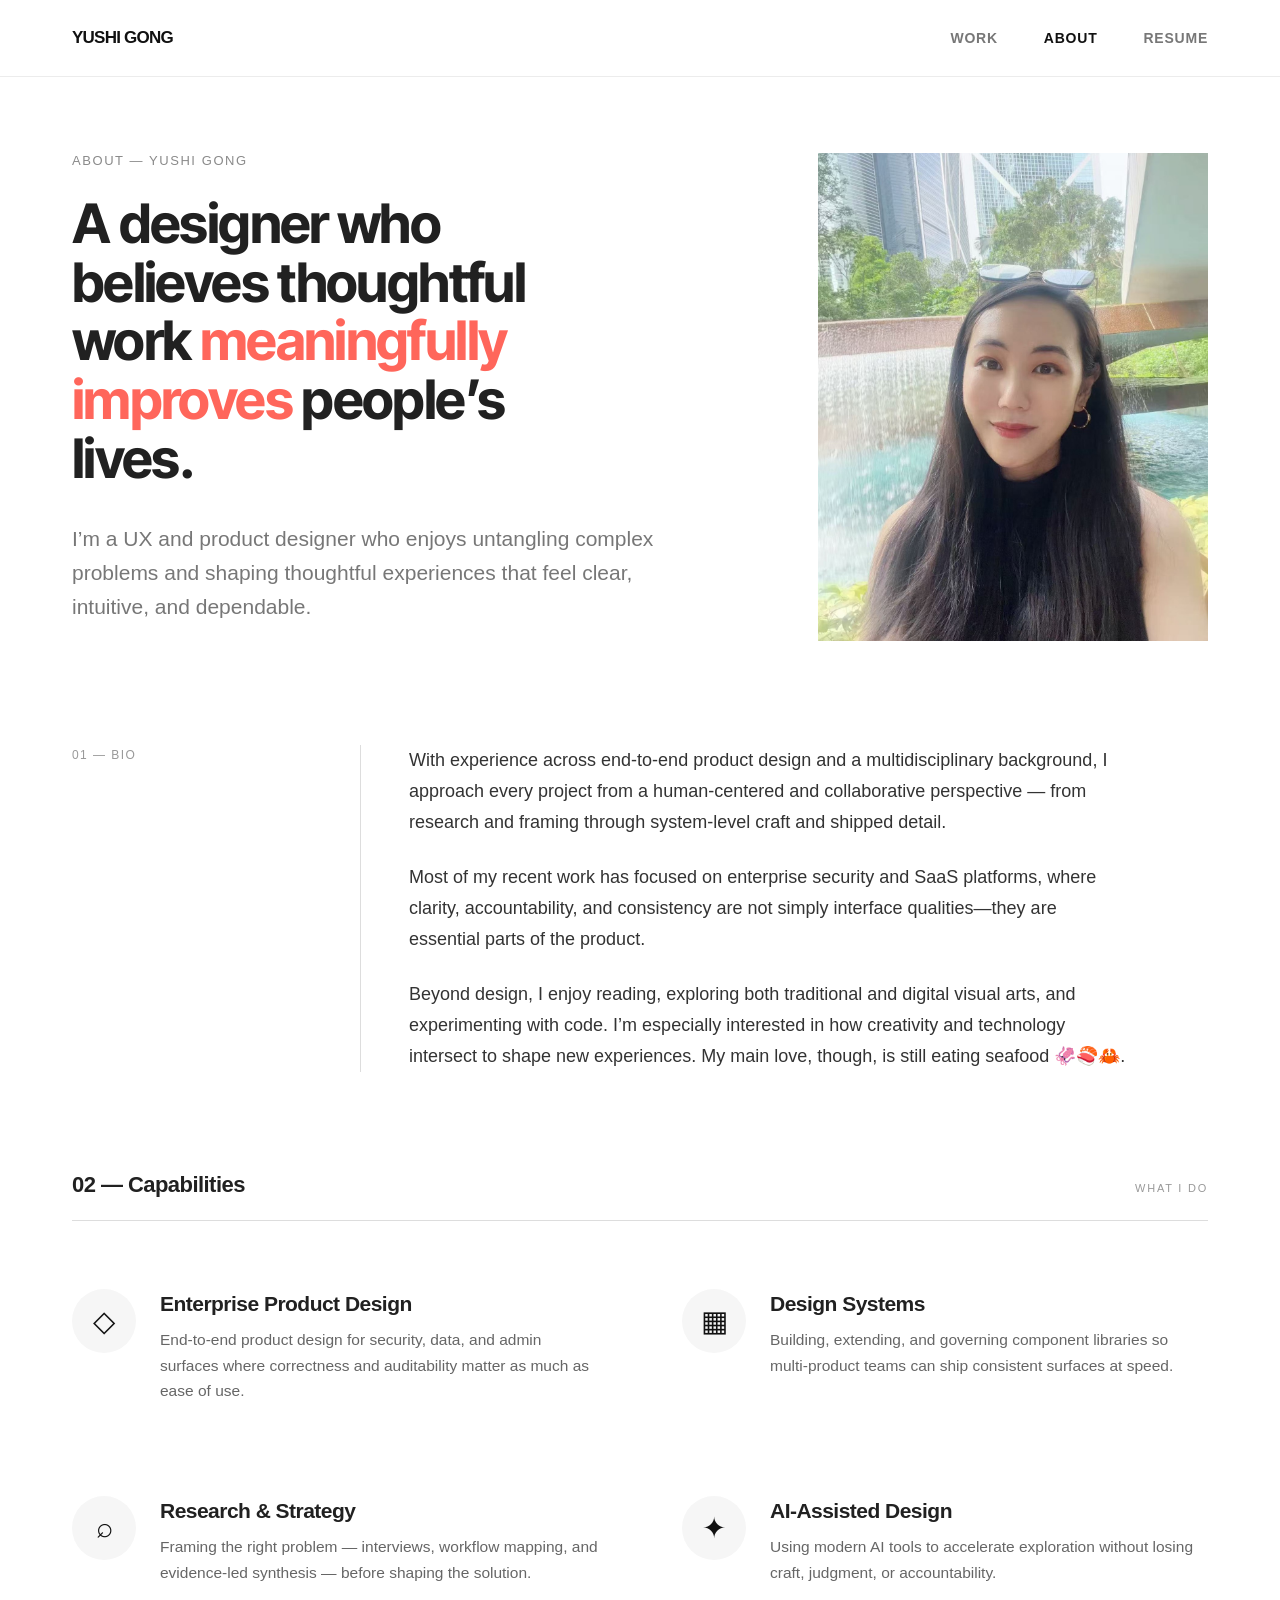
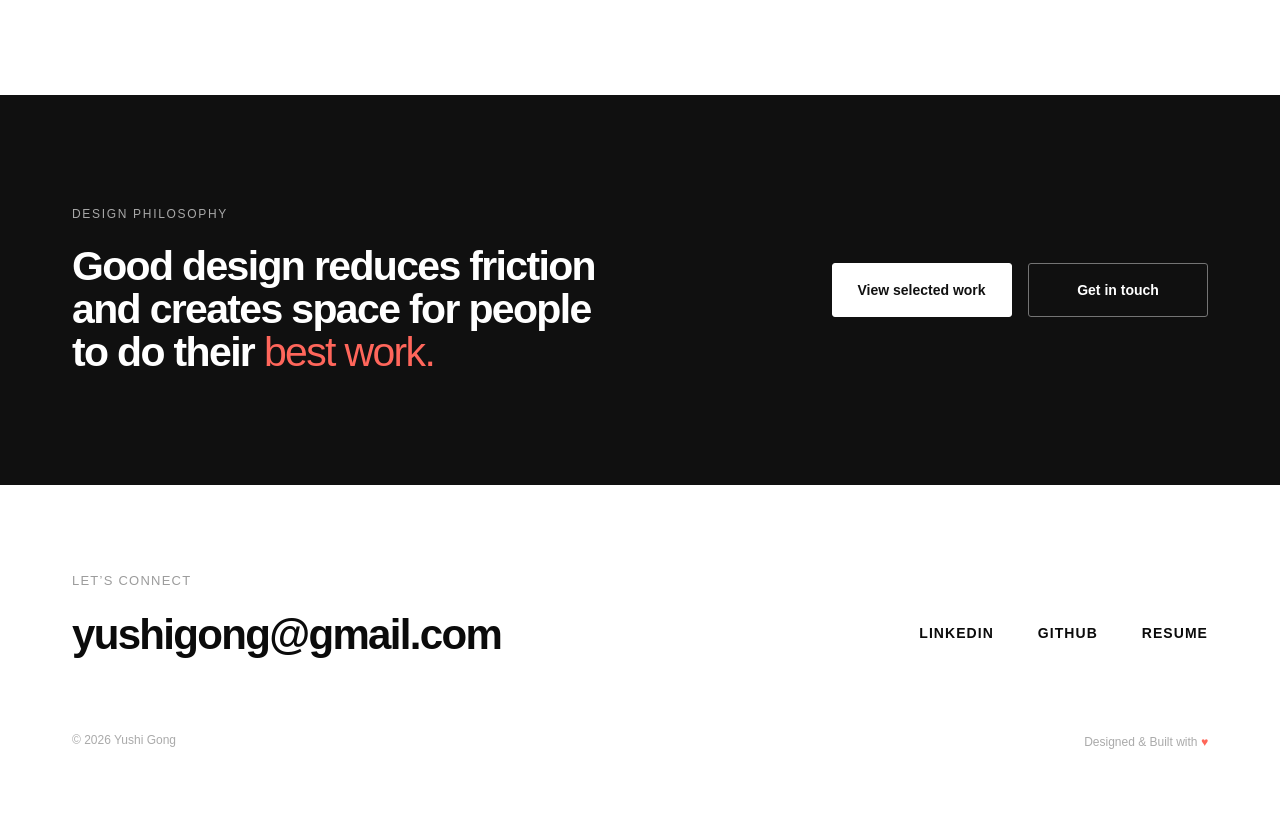
==== commit 17b0a604: "Add files via upload" ====
--- a/about.html
+++ b/about.html
@@ -9,9 +9,9 @@
   <link rel="icon" href="img/logo.png">
   <link rel="preconnect" href="https://fonts.googleapis.com">
   <link rel="preconnect" href="https://fonts.gstatic.com" crossorigin>
-  <link href="https://fonts.googleapis.com/css2?family=Inter:wght@400;500;600;700;800&family=Inter+Tight:wght@600;700&display=swap" rel="stylesheet">
+  <link href="https://fonts.googleapis.com/css2?family=Inter:wght@400;500;600;700;800&amp;family=Inter+Tight:wght@500;600;700&amp;display=swap" rel="stylesheet">
   <title>About — Yushi Gong</title>
-  <link href="css/styles.css?v=9" rel="stylesheet">
+  <link href="css/styles.css?v=42" rel="stylesheet">
 </head>
 <body class="about-redesign">
   <header class="site-header">
@@ -84,16 +84,6 @@
       </div>
     </section>
 
-    <section class="portfolio-marquee" aria-label="Design specialties">
-      <div class="marquee-track">
-        <div class="marquee-group">
-          <span>ENTERPRISE UX</span><i>✳</i><span>COMPLEX WORKFLOWS</span><i>✳</i><span>DESIGN SYSTEMS</span><i>✳</i><span>AI-ASSISTED DESIGN</span><i>✳</i><span>RESEARCH TO SHIP</span><i>✳</i>
-        </div>
-        <div class="marquee-group" aria-hidden="true">
-          <span>ENTERPRISE UX</span><i>✳</i><span>COMPLEX WORKFLOWS</span><i>✳</i><span>DESIGN SYSTEMS</span><i>✳</i><span>AI-ASSISTED DESIGN</span><i>✳</i><span>RESEARCH TO SHIP</span><i>✳</i>
-        </div>
-      </div>
-    </section>
   </main>
 
   <footer class="site-footer page-shell">
--- a/css/styles.css
+++ b/css/styles.css
@@ -2145,6 +2145,32 @@
     opacity: 1;
     transform: translateX(-50%);
     transition: none;
+  }
+}
+
+/* Homepage V25 — single-line statement, clearer hierarchy and full-card cursor */
+@media (min-width: 1001px) {
+  .home-redesign .hero h1 {
+    font-size: clamp(52px, 4.1vw, 60px) !important;
+    line-height: 1.02;
+  }
+
+  .home-redesign .hero-intro-line {
+    margin-bottom: .44em;
+  }
+
+  .home-redesign .hero-title-break {
+    display: none;
+  }
+
+  .home-redesign .hero-statement-line {
+    white-space: nowrap !important;
+  }
+
+  .home-redesign .hero-statement-line .hero-line-inner {
+    width: max-content;
+    max-width: 100%;
+    white-space: nowrap;
   }
 }
 
@@ -3066,3 +3092,764 @@
     animation:none;
   }
 }
+
+/* Homepage V16 — updated hero, relocated marquee and impact-led highlights */
+.home-redesign .hero {
+  padding-top: clamp(54px, 6.2vw, 90px);
+  padding-bottom: clamp(58px, 6.4vw, 92px);
+}
+
+.home-redesign .hero h1 {
+  width: 100%;
+  max-width: none;
+  font-size: clamp(42px, 4.65vw, 68px);
+  line-height: 1.04;
+  letter-spacing: -.058em;
+}
+
+.home-redesign .hero-intro-line {
+  margin-bottom: .18em;
+  font-size: .66em;
+  line-height: 1.08;
+  letter-spacing: -.045em;
+}
+
+.home-redesign .hero-intro-line strong {
+  font-weight: 750;
+}
+
+.home-redesign .hero-statement-line {
+  white-space: nowrap;
+}
+
+.home-redesign .hero-copy {
+  max-width: 850px;
+  margin-top: 28px;
+  font-size: clamp(15px, 1.42vw, 19px);
+  line-height: 1.55;
+}
+
+.home-redesign .portfolio-marquee-home {
+  margin-bottom: clamp(72px, 8vw, 116px);
+  border-top: 1px solid var(--line);
+  border-bottom: 1px solid var(--line);
+  background: #111;
+}
+
+.home-redesign .portfolio-marquee-home .marquee-group span {
+  color: #fff;
+}
+
+.home-redesign .portfolio-marquee-home .marquee-group i {
+  color: var(--coral);
+}
+
+.project-highlights {
+  margin-top: 22px;
+  padding: 22px 24px 23px;
+  border: 1px solid rgba(255, 102, 91, .28);
+  border-radius: 20px;
+  background: #fffdfc;
+}
+
+.project-highlights-label {
+  margin: 0 0 16px;
+  color: #878793;
+  font-size: 10px;
+  font-weight: 700;
+  line-height: 1.2;
+  letter-spacing: .12em;
+}
+
+.project-highlights ul {
+  display: grid;
+  gap: 11px;
+  margin: 0;
+  padding: 0;
+  list-style: none;
+}
+
+.project-highlights li {
+  position: relative;
+  margin: 0;
+  padding-left: 20px;
+  color: #242426;
+  font-size: 12.5px;
+  font-weight: 650;
+  line-height: 1.4;
+  letter-spacing: -.014em;
+}
+
+.project-highlights li::before {
+  content: "";
+  position: absolute;
+  top: .48em;
+  left: 0;
+  width: 8px;
+  height: 8px;
+  border-radius: 50%;
+  background: var(--coral);
+}
+
+@media (max-width: 1100px) and (min-width: 721px) {
+  .home-redesign .hero-statement-line {
+    white-space: normal;
+  }
+
+  .project-highlights {
+    padding: 18px;
+  }
+
+  .project-highlights li {
+    font-size: 11.5px;
+  }
+}
+
+@media (max-width: 720px) {
+  .home-redesign .hero {
+    padding-top: 44px;
+    padding-bottom: 54px;
+  }
+
+  .home-redesign .hero h1 {
+    font-size: clamp(38px, 10.7vw, 56px);
+    line-height: 1.02;
+  }
+
+  .home-redesign .hero-intro-line {
+    margin-bottom: .34em;
+    font-size: .68em;
+  }
+
+  .home-redesign .hero-statement-line,
+  .home-redesign .hero-line {
+    white-space: normal;
+  }
+
+  .home-redesign .hero-copy {
+    margin-top: 24px;
+    font-size: 15px;
+  }
+
+  .home-redesign .portfolio-marquee-home {
+    margin-bottom: 66px;
+  }
+
+  .project-highlights {
+    margin-top: 20px;
+    padding: 20px;
+    border-radius: 18px;
+  }
+
+  .project-highlights-label {
+    font-size: 9px;
+  }
+
+  .project-highlights li {
+    font-size: 13px;
+  }
+}
+
+/* Homepage V21 — requested fold height, exact nav-edge alignment, medium marquee */
+@media (min-width: 1001px) {
+  .home-redesign .hero {
+    min-height: max(680px, calc(100svh - 118px));
+    box-sizing: border-box;
+  }
+
+  .home-redesign .hero h1 {
+    width: 100% !important;
+    max-width: 100% !important;
+    font-size: clamp(44px, 3.45vw, 48px) !important;
+  }
+
+  .home-redesign .hero-statement-line {
+    display: block;
+    width: 100%;
+    max-width: 100%;
+    white-space: nowrap !important;
+  }
+
+  .home-redesign .hero-statement-line .hero-line-inner {
+    display: flex !important;
+    align-items: baseline;
+    justify-content: space-between;
+    width: 100%;
+    max-width: 100%;
+  }
+}
+
+.home-redesign .portfolio-marquee-home {
+  padding: 13px 0 !important;
+}
+
+.home-redesign .portfolio-marquee-home .marquee-group {
+  gap: clamp(22px, 2.6vw, 40px) !important;
+  padding-right: clamp(22px, 2.6vw, 40px) !important;
+}
+
+.home-redesign .portfolio-marquee-home .marquee-group span {
+  font-size: clamp(25px, 2.35vw, 34px) !important;
+  line-height: 1 !important;
+}
+
+.home-redesign .portfolio-marquee-home .marquee-group i {
+  font-size: clamp(12px, 1.2vw, 17px) !important;
+}
+
+@media (max-width: 1000px) {
+  .home-redesign .hero-statement-line .hero-line-inner > span,
+  .home-redesign .hero-statement-line .hero-line-inner > em {
+    display: inline;
+  }
+
+  .home-redesign .hero-statement-line .hero-line-inner > span::after {
+    content: " ";
+  }
+}
+
+/* Homepage V22 — reference-matched hero density and natural headline spacing */
+@media (min-width: 1001px) {
+  .home-redesign .hero {
+    min-height: clamp(650px, 74svh, 760px);
+    display: flex;
+    flex-direction: column;
+    justify-content: center;
+    padding-top: 64px;
+    padding-bottom: 64px;
+    box-sizing: border-box;
+  }
+
+  .home-redesign .hero h1 {
+    font-size: clamp(52px, 4.1vw, 60px) !important;
+  }
+
+  .home-redesign .hero-statement-line .hero-line-inner {
+    display: block !important;
+    width: max-content;
+    max-width: 100%;
+    word-spacing: normal;
+  }
+
+  .home-redesign .hero-statement-line .hero-line-inner > span,
+  .home-redesign .hero-statement-line .hero-line-inner > em {
+    display: inline;
+  }
+
+  .home-redesign .hero-statement-line .hero-line-inner > span::after {
+    content: " ";
+  }
+
+  .home-redesign .hero-copy {
+    margin-top: 32px;
+  }
+
+  .home-redesign .hero-actions {
+    margin-top: 30px;
+  }
+}
+
+/* Homepage V23 — larger two-line statement, smaller glow, clean accent hover */
+@media (min-width: 1001px) {
+  .home-redesign .hero h1 {
+    font-size: clamp(66px, 5.2vw, 76px) !important;
+    line-height: 1.06;
+  }
+
+  .home-redesign .hero-statement-line .hero-line-inner {
+    width: 100%;
+    max-width: 1120px;
+  }
+
+  .home-redesign .hero-title-break {
+    display: block;
+  }
+
+  .home-redesign .hero-copy {
+    margin-top: 34px;
+  }
+}
+
+.home-redesign .hero::before {
+  top: 50%;
+  right: clamp(1%, 3vw, 4%);
+  width: clamp(190px, 18vw, 280px);
+  background: radial-gradient(circle at 44% 42%, rgba(255,102,91,.16), rgba(255,132,112,.065) 45%, rgba(255,102,91,0) 72%);
+  filter: blur(7px);
+  opacity: .82;
+  transform: translate3d(0,-50%,0);
+  animation: none;
+}
+
+/* Remove the duplicate text layer that caused the coral words to ghost on hover. */
+.home-redesign .hero-line em::before,
+.home-redesign .hero h1:hover .hero-line em::before {
+  content: none !important;
+  display: none !important;
+  opacity: 0 !important;
+  animation: none !important;
+}
+
+@media (max-width: 1000px) {
+  .home-redesign .hero-title-break {
+    display: none;
+  }
+}
+
+/* Homepage V24 — refined hierarchy, animated aura, accent highlight and video cursor */
+.home-redesign .hero-intro-line {
+  font-weight: 500;
+}
+
+.home-redesign .hero-intro-line strong {
+  font-weight: 650;
+}
+
+.home-redesign .waving-hand {
+  display: inline-block;
+  transform-origin: 72% 78%;
+  animation: hero-wave 3.4s ease-in-out 1.1s infinite;
+  will-change: transform;
+}
+
+@keyframes hero-wave {
+  0%, 38%, 100% { transform: rotate(0deg); }
+  7% { transform: rotate(15deg); }
+  14% { transform: rotate(-8deg); }
+  21% { transform: rotate(14deg); }
+  28% { transform: rotate(-5deg); }
+}
+
+.home-redesign .hero::before {
+  top: 43%;
+  right: clamp(-2%, 1vw, 3%);
+  width: clamp(270px, 25vw, 400px);
+  background:
+    radial-gradient(circle at 38% 36%, rgba(255,102,91,.20), rgba(255,126,103,.10) 40%, rgba(255,102,91,.025) 64%, rgba(255,102,91,0) 75%);
+  filter: blur(10px);
+  opacity: .82;
+  transform: translate3d(0,-50%,0) scale(.96);
+  animation: hero-aura-drift 8.5s cubic-bezier(.45,.05,.55,.95) infinite;
+}
+
+.home-redesign .hero::after {
+  content: "";
+  position: absolute;
+  z-index: 0;
+  top: 40%;
+  right: clamp(6%, 9vw, 12%);
+  width: clamp(110px, 10vw, 165px);
+  aspect-ratio: 1;
+  border-radius: 50%;
+  background: radial-gradient(circle, rgba(255,168,146,.16), rgba(255,102,91,.055) 48%, rgba(255,102,91,0) 72%);
+  filter: blur(9px);
+  opacity: .72;
+  transform: translate3d(0,-50%,0);
+  animation: hero-aura-breathe 6.2s ease-in-out infinite;
+  pointer-events: none;
+}
+
+@keyframes hero-aura-drift {
+  0%, 100% { transform: translate3d(0,-50%,0) scale(.96); opacity:.72; }
+  33% { transform: translate3d(-24px,-45%,0) scale(1.035); opacity:.86; }
+  66% { transform: translate3d(18px,-54%,0) scale(1.01); opacity:.76; }
+}
+
+@keyframes hero-aura-breathe {
+  0%, 100% { transform: translate3d(0,-50%,0) scale(.9); opacity:.48; }
+  50% { transform: translate3d(-12px,-46%,0) scale(1.08); opacity:.76; }
+}
+
+.home-redesign .hero-line em {
+  position: relative;
+  z-index: 0;
+  cursor: default;
+}
+
+.home-redesign .hero-line em::after {
+  content: "" !important;
+  position: absolute;
+  z-index: -1;
+  left: -.08em;
+  right: -.08em;
+  bottom: .03em;
+  height: .34em;
+  display: block !important;
+  border-radius: .12em;
+  background: linear-gradient(90deg, rgba(255,102,91,.10), rgba(255,154,126,.28), rgba(255,102,91,.12));
+  transform: scaleX(0);
+  transform-origin: left center;
+  opacity: 0;
+  transition: transform 560ms cubic-bezier(.16,1,.3,1), opacity 220ms ease;
+  pointer-events: none;
+}
+
+.home-redesign .hero-line em:hover::after {
+  transform: scaleX(1);
+  opacity: 1;
+}
+
+@media (prefers-reduced-motion: reduce) {
+  .home-redesign .waving-hand,
+  .home-redesign .hero::before,
+  .home-redesign .hero::after {
+    animation: none;
+  }
+}
+
+/* Compact two-column cards for supporting work */
+.home-redesign .other-work-section {
+  display: grid;
+  grid-template-columns: repeat(2, minmax(0, 1fr));
+  column-gap: clamp(28px, 5vw, 64px);
+  row-gap: clamp(58px, 7vw, 92px);
+}
+
+.home-redesign .other-work-section .section-heading-row {
+  grid-column: 1 / -1;
+  margin-bottom: 0;
+}
+
+.home-redesign .other-work-section .project-row,
+.home-redesign .other-work-section .project-row.project-row-reverse {
+  display: flex;
+  flex-direction: column;
+  gap: 0;
+  min-width: 0;
+  margin: 0;
+  padding: 0;
+  border: 0;
+  border-radius: 0;
+  background: transparent;
+  box-shadow: none;
+  transform: none;
+}
+
+.home-redesign .other-work-section .project-media,
+.home-redesign .other-work-section .project-row-reverse .project-media {
+  order: 1;
+  width: 100%;
+  aspect-ratio: 1.77 / 1;
+  border: 1px solid #deded9;
+  border-radius: 12px;
+}
+
+.home-redesign .other-work-section .project-summary,
+.home-redesign .other-work-section .project-row-reverse .project-summary {
+  order: 2;
+  padding: 27px 0 0;
+  transform: none;
+}
+
+.home-redesign .other-work-section .project-meta {
+  margin-bottom: 14px;
+  color: #777;
+  font-size: 10px;
+  letter-spacing: .07em;
+}
+
+.home-redesign .other-work-section .project-summary h3,
+.home-redesign .other-work-section .project-summary h3.project-title-long {
+  margin-bottom: 13px;
+  font-size: clamp(23px, 2.3vw, 32px);
+  line-height: 1.08;
+  white-space: normal;
+}
+
+.home-redesign .other-work-section .project-copy {
+  max-width: 570px;
+  margin-bottom: 15px;
+  color: #6a6a6a;
+  font-size: clamp(14px, 1.35vw, 17px);
+  line-height: 1.52;
+}
+
+.home-redesign .other-work-section .project-tags {
+  display: none;
+}
+
+.other-case-link {
+  display: inline-flex;
+  align-items: center;
+  gap: 6px;
+  color: var(--coral);
+  font-size: 14px;
+  font-weight: 700;
+  line-height: 1.4;
+}
+
+.other-case-link span {
+  transition: transform 220ms ease;
+}
+
+.home-redesign .other-work-section .project-summary:hover .other-case-link span,
+.home-redesign .other-work-section .project-summary:focus-visible .other-case-link span {
+  transform: translateX(4px);
+}
+
+@media (max-width: 720px) {
+  .home-redesign .other-work-section {
+    grid-template-columns: 1fr;
+    row-gap: 58px;
+  }
+
+  .home-redesign .other-work-section .section-heading-row {
+    grid-column: 1;
+  }
+
+  .home-redesign .other-work-section .project-summary,
+  .home-redesign .other-work-section .project-row-reverse .project-summary {
+    padding-top: 22px;
+  }
+
+  .home-redesign .other-work-section .project-summary h3,
+  .home-redesign .other-work-section .project-summary h3.project-title-long {
+    font-size: 25px;
+  }
+
+  .home-redesign .other-work-section .project-copy {
+    font-size: 15px;
+  }
+}
+
+/* Homepage V25 final overrides */
+@media (min-width: 1001px) {
+  .home-redesign .hero h1 {
+    font-size: clamp(52px, 4.1vw, 60px) !important;
+    line-height: 1.02;
+  }
+
+  .home-redesign .hero-intro-line {
+    margin-bottom: .44em;
+  }
+
+  .home-redesign .hero-title-break {
+    display: none;
+  }
+
+  .home-redesign .hero-statement-line,
+  .home-redesign .hero-statement-line .hero-line-inner {
+    white-space: nowrap !important;
+  }
+
+  .home-redesign .hero-statement-line .hero-line-inner {
+    width: max-content;
+    max-width: 100%;
+  }
+}
+
+/* Homepage V26 — typography aligned with the About page */
+@media (min-width: 1001px) {
+  .home-redesign .hero-intro-line {
+    margin-bottom: .78em;
+    font-family: "Inter Tight", "Inter", sans-serif;
+    font-size: clamp(28px, 2.2vw, 34px);
+    line-height: 1.1;
+    letter-spacing: -.035em;
+    font-weight: 500;
+  }
+
+  .home-redesign .hero-intro-line strong {
+    font-weight: 650;
+  }
+
+  .home-redesign .hero-copy {
+    max-width: 850px;
+    margin-top: 32px;
+    font-size: 21px;
+    line-height: 1.62;
+    color: #777;
+  }
+}
+
+/* Homepage V27 — equal breathing room above and below the statement */
+@media (min-width: 1001px) {
+  .home-redesign .hero-intro-line {
+    margin-bottom: 32px;
+  }
+
+  .home-redesign .hero-copy {
+    margin-top: 32px;
+  }
+}
+
+/* Homepage V28 — recruiter-focused positioning and portrait greeting */
+.home-redesign .hero-avatar {
+  display: block;
+  flex: 0 0 auto;
+  width: 68px;
+  height: 68px;
+  object-fit: contain;
+  border-radius: 50%;
+  box-shadow: 0 8px 24px rgba(22, 22, 24, .10);
+}
+
+.home-redesign .hero-intro-line .hero-line-inner {
+  display: flex;
+  align-items: center;
+  gap: 18px;
+}
+
+@media (min-width: 1001px) {
+  .home-redesign .hero h1 {
+    font-size: clamp(48px, 3.65vw, 56px) !important;
+  }
+
+  .home-redesign .hero-intro-line {
+    margin-bottom: 32px;
+  }
+
+  .home-redesign .hero-statement-line .hero-line-inner {
+    width: max-content;
+    max-width: 100%;
+  }
+
+  .home-redesign .hero-copy {
+    max-width: 940px;
+    margin-top: 32px;
+  }
+}
+
+@media (max-width: 720px) {
+  .home-redesign .hero-avatar {
+    width: 50px;
+    height: 50px;
+  }
+
+  .home-redesign .hero-intro-line .hero-line-inner {
+    gap: 12px;
+  }
+}
+
+/* Homepage V29 — About-matched statement and a single-line portrait greeting */
+.home-redesign .hero-line.hero-intro-line.fx-line .hero-line-inner,
+.home-redesign .hero-intro-line .hero-line-inner {
+  display: flex !important;
+  flex-direction: row !important;
+  align-items: center !important;
+  flex-wrap: nowrap !important;
+  gap: 18px;
+}
+
+.home-redesign .hero-intro-line .hero-line-inner > span {
+  display: inline-block;
+  white-space: nowrap;
+}
+
+.home-redesign .hero-statement-line .hero-line-inner {
+  display: block !important;
+  font-family: "Inter Tight", "Inter", sans-serif;
+  font-weight: 700;
+  line-height: .93;
+  letter-spacing: -.052em;
+}
+
+.home-redesign .hero-statement-line em {
+  font-style: normal;
+}
+
+/* Entering anywhere on the statement reveals the accent highlight. */
+.home-redesign .hero-statement-line:hover em::after {
+  transform: scaleX(1);
+  opacity: 1;
+}
+
+@media (max-width: 720px) {
+  .home-redesign .hero-line.hero-intro-line.fx-line .hero-line-inner,
+  .home-redesign .hero-intro-line .hero-line-inner {
+    gap: 12px;
+  }
+}
+
+/* Shared display typography across the Home and About statements. */
+.home-redesign .hero-statement-line .hero-line-inner,
+.about-redesign .about-hero h1 {
+  font-family: "Inter Tight", "Inter", sans-serif !important;
+  font-weight: 700 !important;
+  line-height: .93;
+  letter-spacing: -.052em;
+  font-synthesis: none;
+}
+
+/* Homepage V34 — clearer separation between the greeting and statement. */
+@media (min-width: 1001px) {
+  .home-redesign .hero-intro-line {
+    margin-bottom: 60px;
+  }
+}
+
+@media (max-width: 720px) {
+  .home-redesign .hero-intro-line {
+    margin-bottom: 36px;
+  }
+}
+
+/* V33 — lock identical font files and weight on every display-text layer. */
+.home-redesign .hero-statement-line,
+.home-redesign .hero-statement-line .hero-line-inner,
+.home-redesign .hero-statement-line em,
+.about-redesign .about-hero h1,
+.about-redesign .about-hero-line,
+.about-redesign .about-hero-line-inner,
+.about-redesign .about-hero h1 em {
+  font-family: "Inter Tight", "Inter", sans-serif !important;
+  font-style: normal !important;
+  font-weight: 700 !important;
+  font-stretch: normal !important;
+  font-variation-settings: "wght" 700 !important;
+  font-synthesis: none !important;
+  letter-spacing: -.052em;
+}
+
+/* V35 — effective Hero separation and a lighter About composition. */
+@media (min-width: 1001px) {
+  .home-redesign .hero-line.hero-intro-line.fx-line,
+  .home-redesign .hero-line.hero-intro-line {
+    margin-bottom: 36px !important;
+  }
+
+  .about-redesign .about-hero h1 {
+    font-size: clamp(50px, 4.25vw, 68px) !important;
+    line-height: 1.02 !important;
+    letter-spacing: -.045em !important;
+  }
+}
+
+@media (max-width: 720px) {
+  .home-redesign .hero-line.hero-intro-line.fx-line,
+  .home-redesign .hero-line.hero-intro-line {
+    margin-bottom: 26px !important;
+  }
+
+  .about-redesign .about-hero h1 {
+    line-height: 1 !important;
+    letter-spacing: -.045em !important;
+  }
+}
+
+/* V39 — more open tracking for both primary display statements. */
+.home-redesign .hero-statement-line,
+.home-redesign .hero-statement-line .hero-line-inner,
+.home-redesign .hero-statement-line em,
+.about-redesign .about-hero h1,
+.about-redesign .about-hero-line,
+.about-redesign .about-hero-line-inner,
+.about-redesign .about-hero h1 em {
+  letter-spacing: -.03em !important;
+}
+
+/* V40 — add vertical breathing room to the multi-line About statement. */
+.about-redesign .about-hero h1,
+.about-redesign .about-hero-line,
+.about-redesign .about-hero-line-inner {
+  line-height: 1.08 !important;
+}
+
+/* V41 — keep the Home statement size while aligning its right edge to the nav grid. */
+@media (min-width: 1001px) {
+  .home-redesign .hero-statement-line,
+  .home-redesign .hero-statement-line .hero-line-inner,
+  .home-redesign .hero-statement-line em {
+    letter-spacing: -.042em !important;
+  }
+}
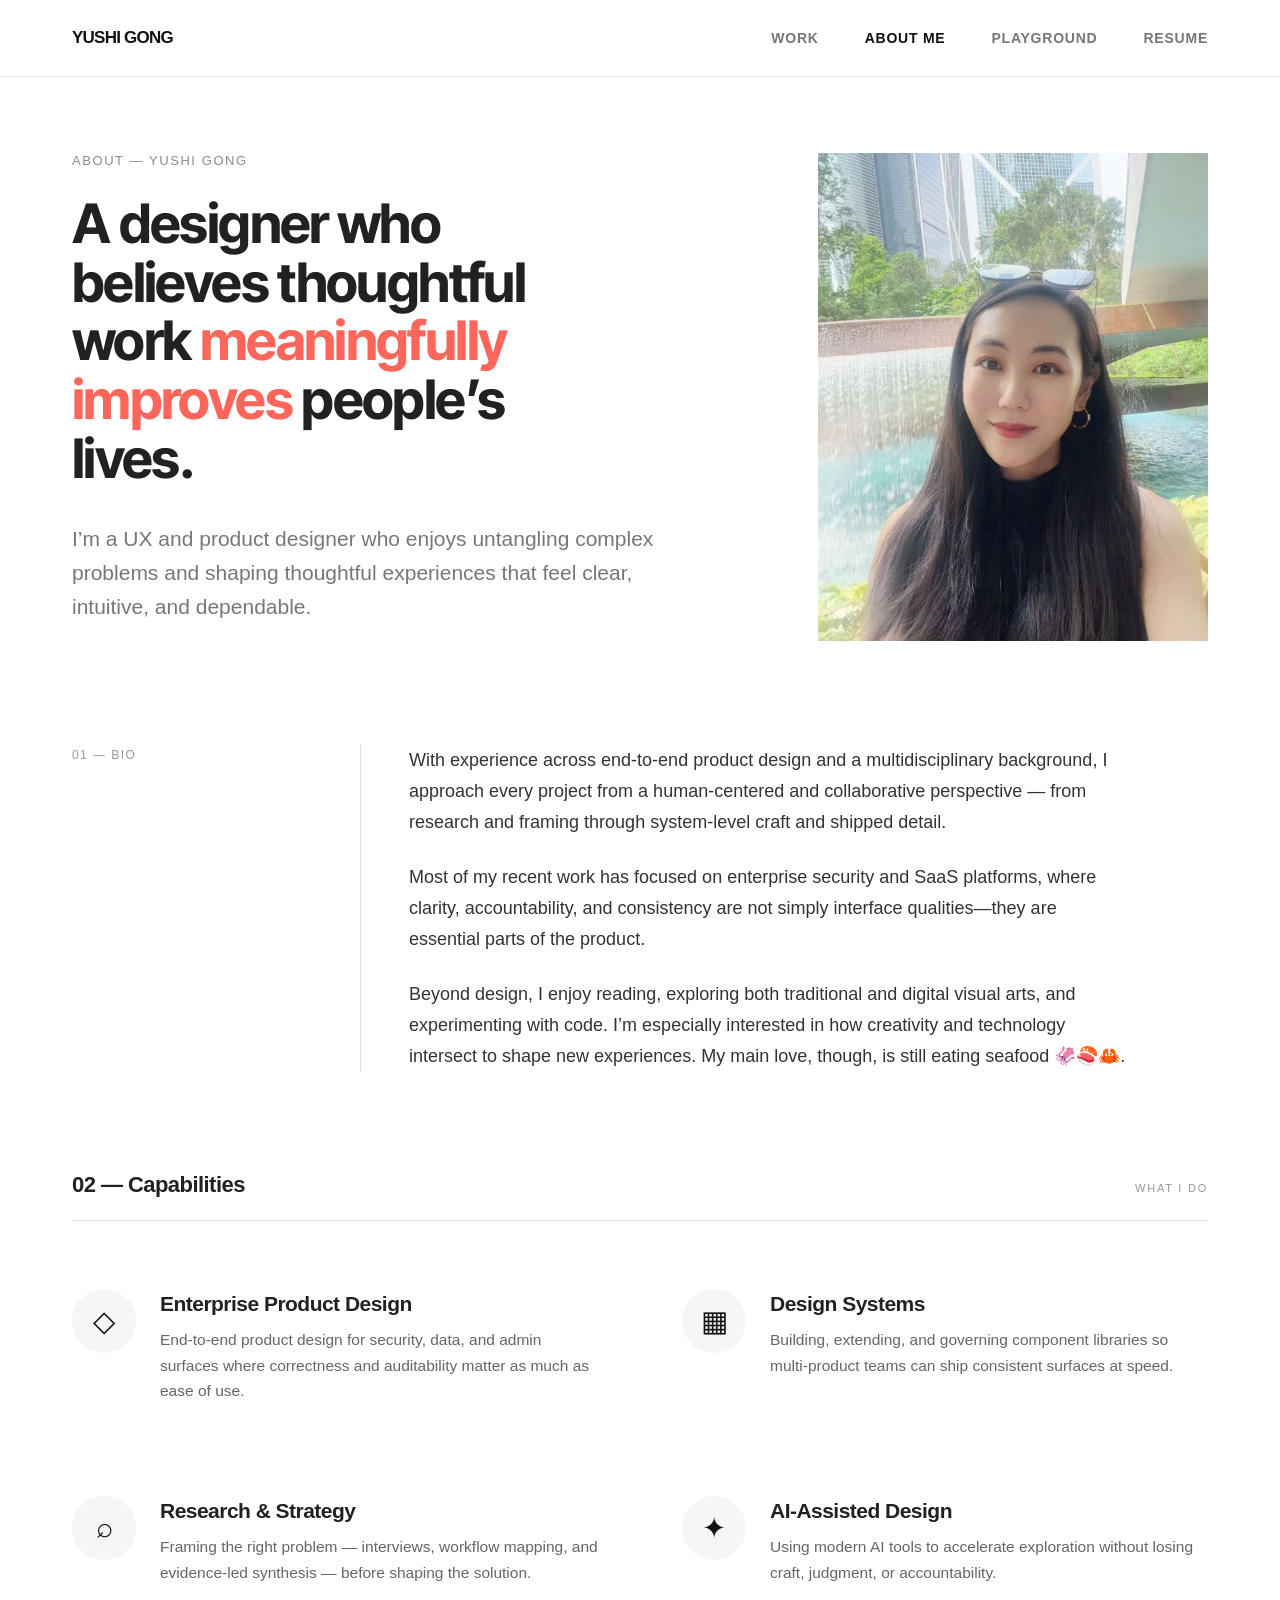
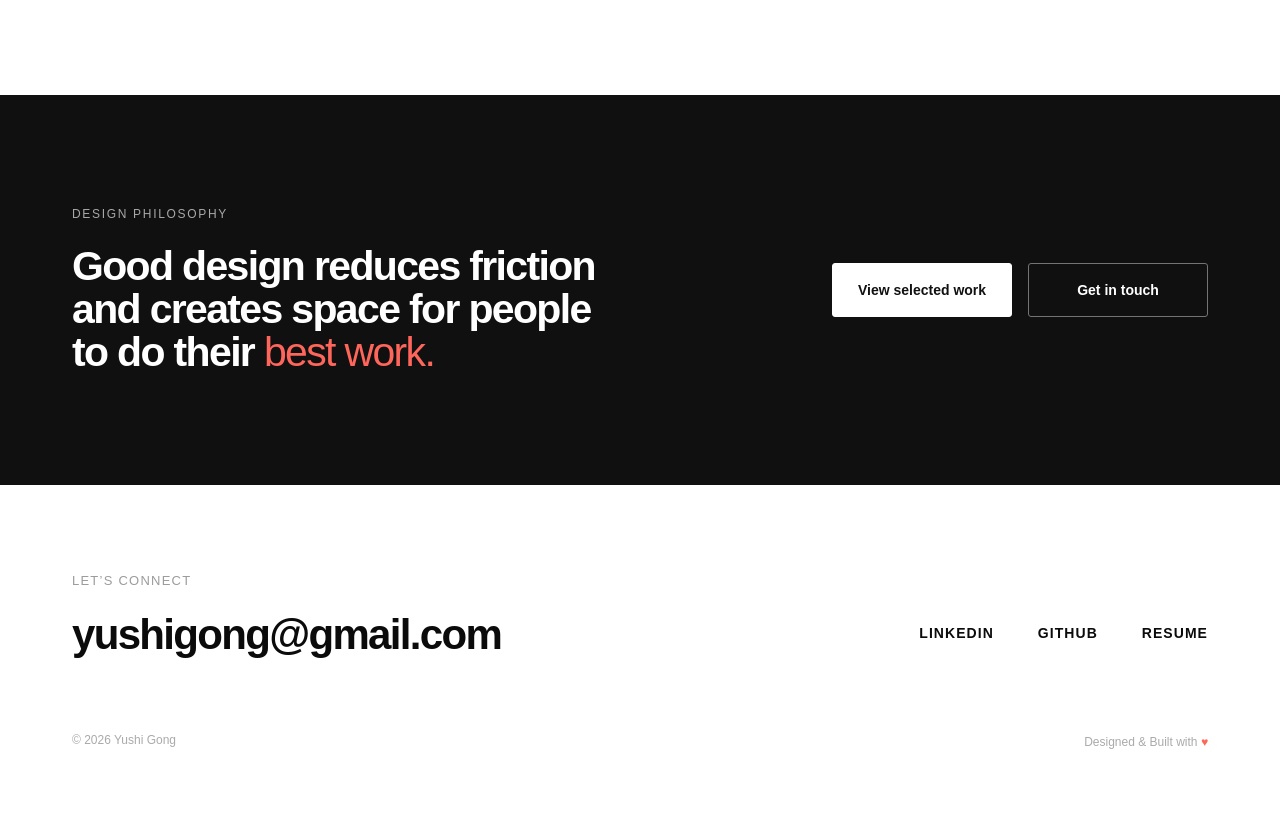
==== commit 22b754a0: "Add files via upload" ====
--- a/about.html
+++ b/about.html
@@ -19,7 +19,8 @@
       <a class="wordmark" href="index.html" aria-label="Yushi Gong home">YUSHI GONG</a>
       <div class="nav-links">
         <a href="index.html#selected-work">WORK</a>
-        <a class="active" href="about.html" aria-current="page">ABOUT</a>
+        <a class="active" href="about.html" aria-current="page">ABOUT ME</a>
+        <a href="playground.html">PLAYGROUND</a>
         <a href="resume.pdf" target="_blank" rel="noopener">RESUME</a>
       </div>
     </nav>
@@ -105,3 +106,5 @@
 <script defer src="js/site-effects.js"></script>
 </body>
 </html>
+
+
--- a/css/styles.css
+++ b/css/styles.css
@@ -3822,6 +3822,7 @@
   }
 
   .about-redesign .about-hero h1 {
+    font-size: clamp(38px, 10vw, 44px) !important;
     line-height: 1 !important;
     letter-spacing: -.045em !important;
   }
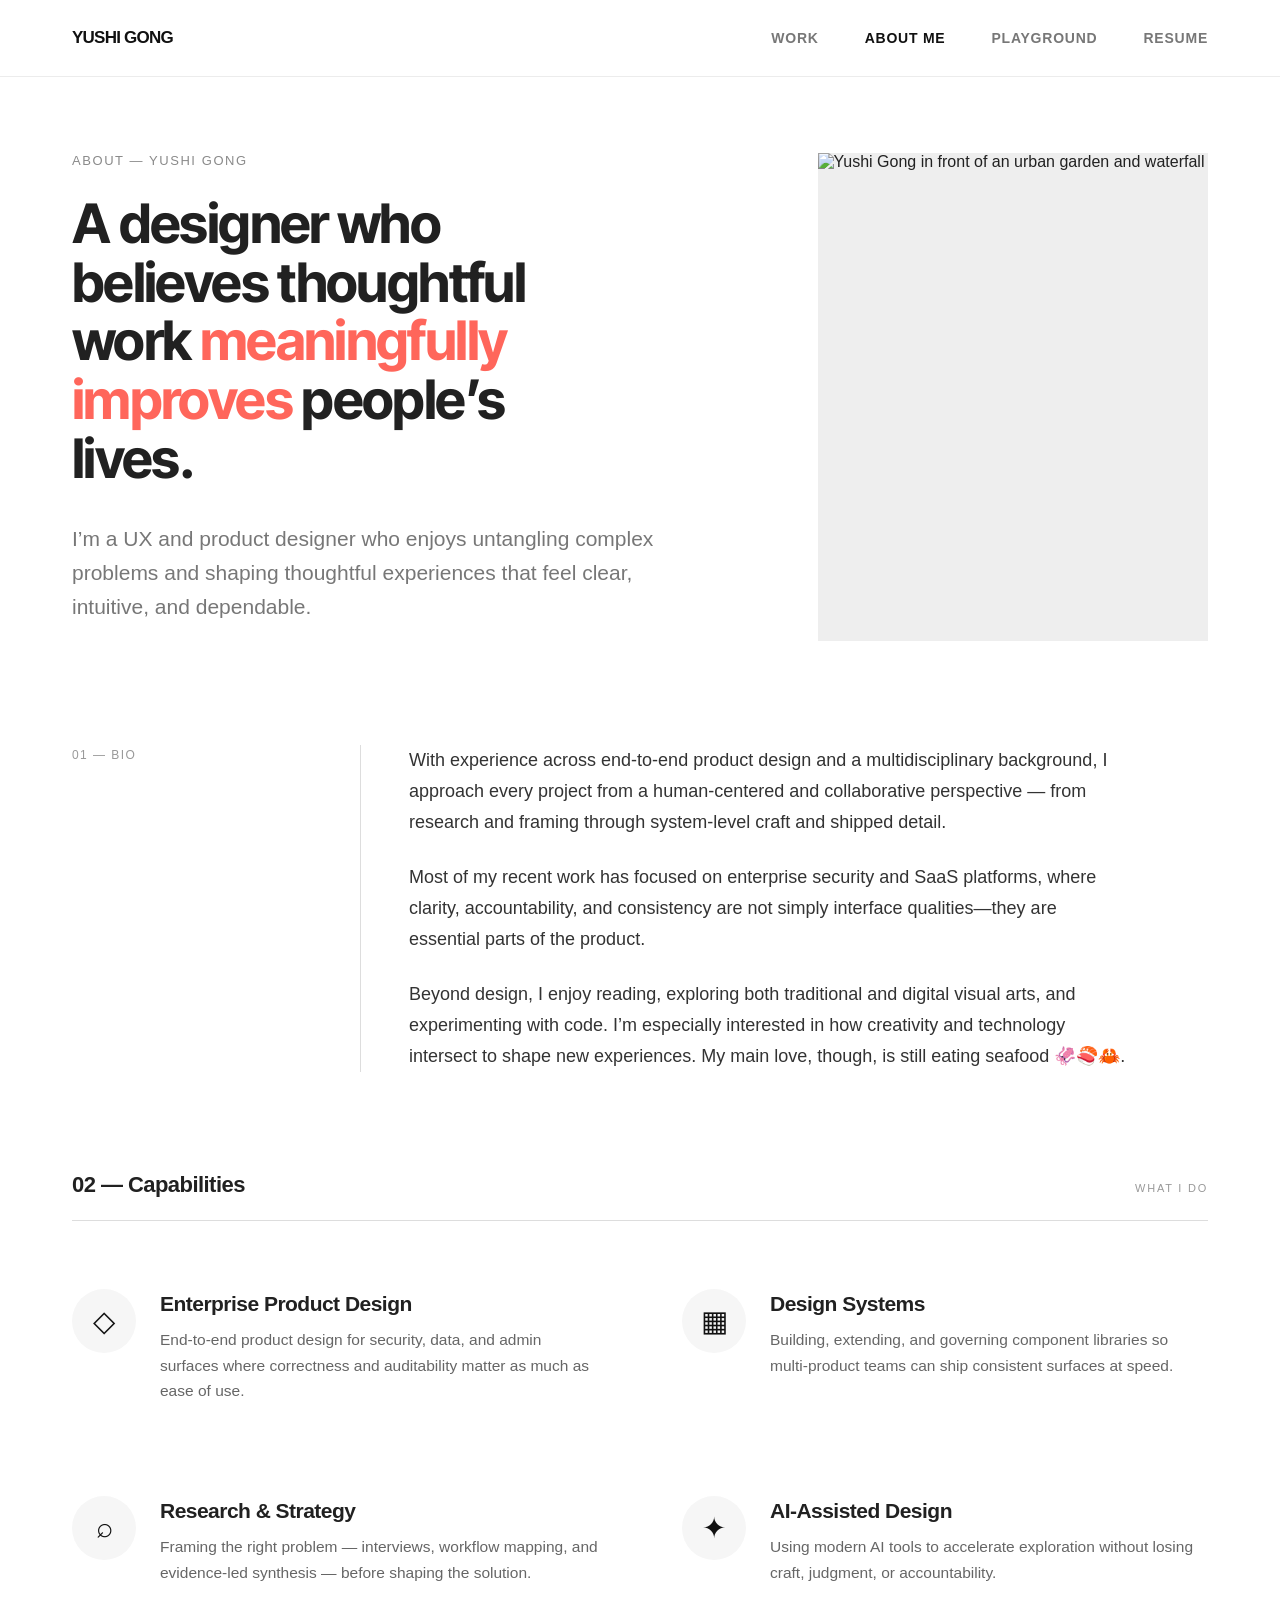
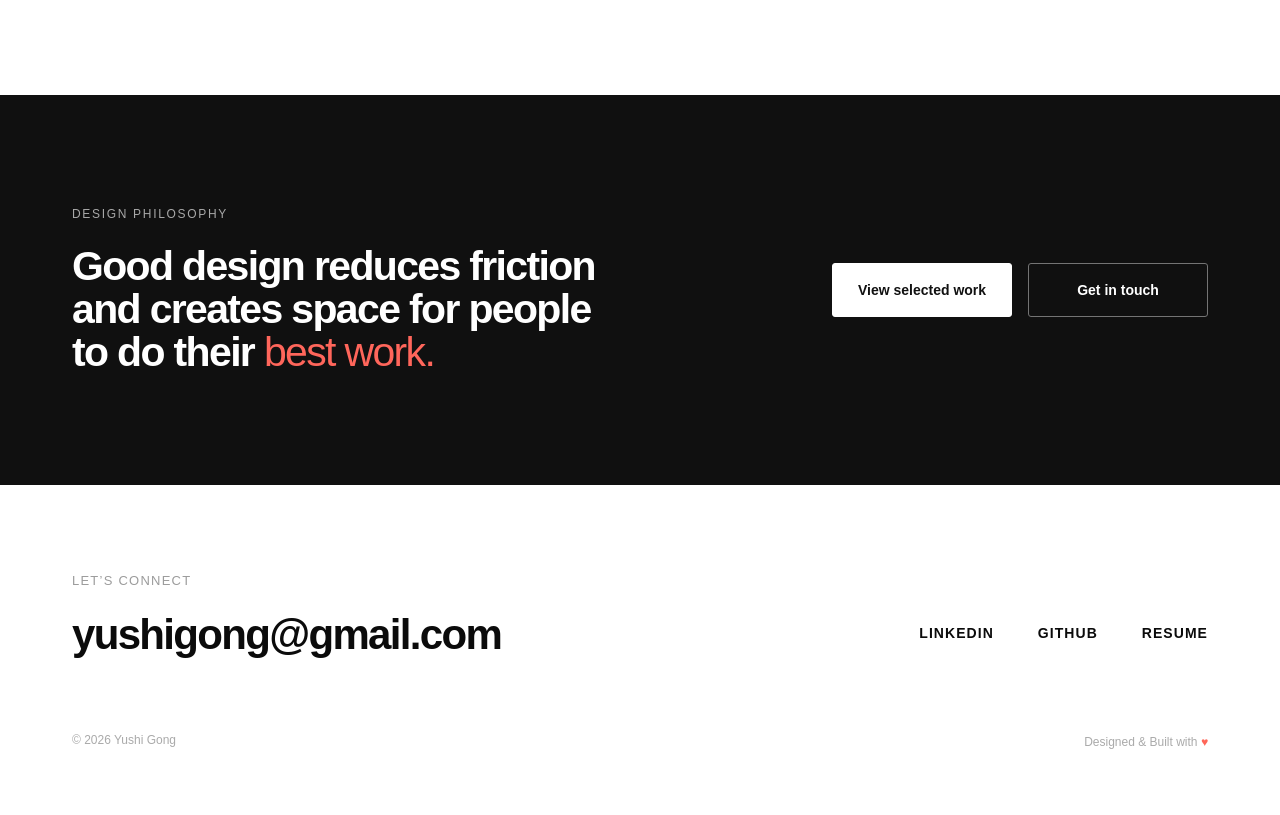
==== commit 5d0e16a7: "Add files via upload" ====
--- a/about.html
+++ b/about.html
@@ -34,7 +34,7 @@
         <p class="about-lede">I’m a UX and product designer who enjoys untangling complex problems and shaping thoughtful experiences that feel clear, intuitive, and dependable.</p>
       </div>
       <figure class="about-portrait">
-        <img src="img/about-yushi-color.jpg" alt="Yushi Gong in front of an urban garden and waterfall">
+        <img src="img/about-yushi-new.png" alt="Yushi Gong in front of an urban garden and waterfall">
       </figure>
     </section>
 
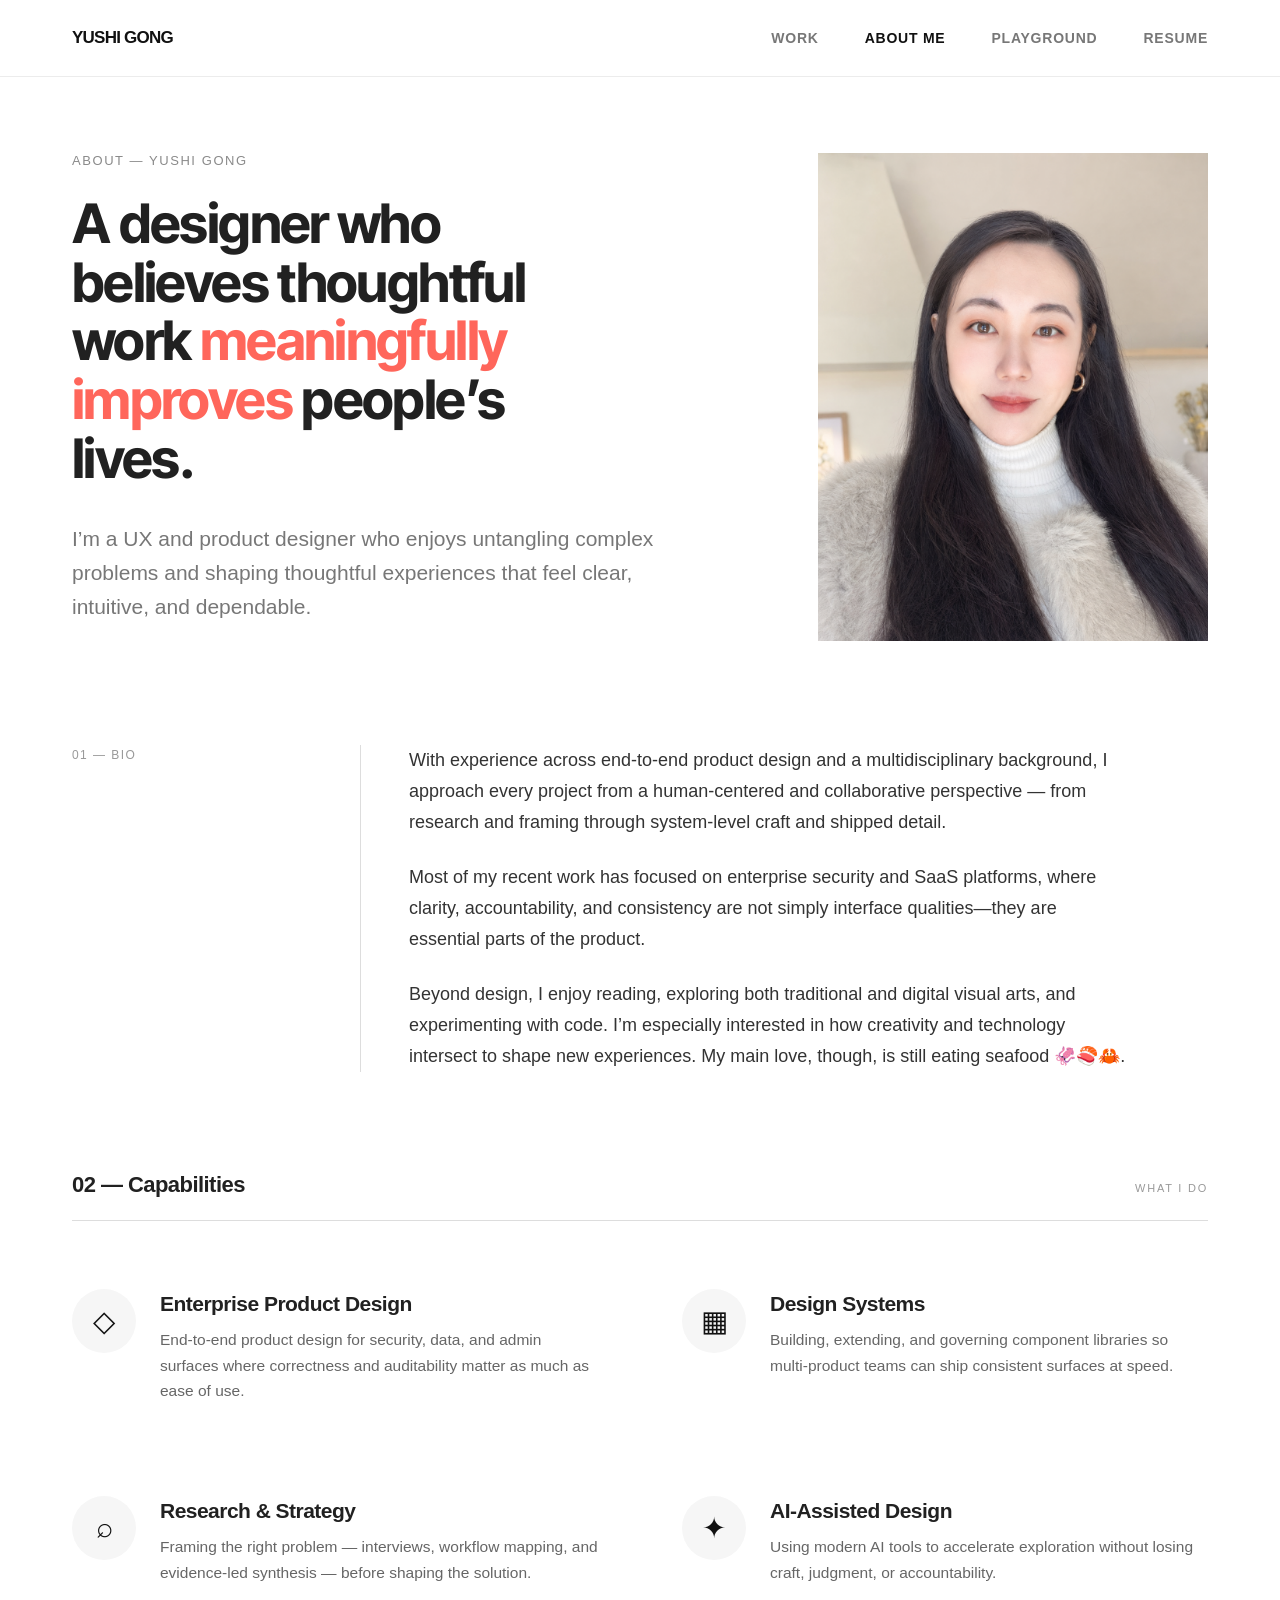
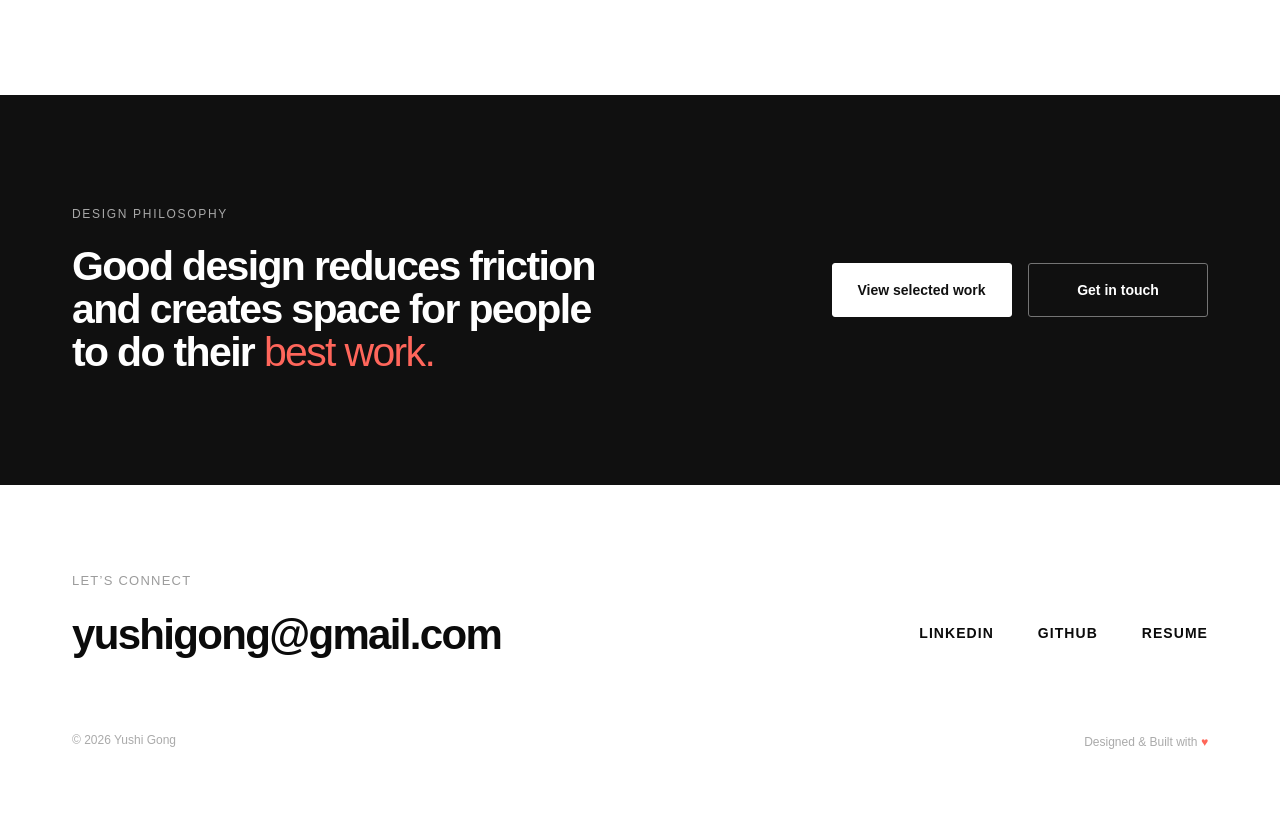
==== commit c9a6981f: "Add files via upload" ====
--- a/about.html
+++ b/about.html
@@ -11,7 +11,8 @@
   <link rel="preconnect" href="https://fonts.gstatic.com" crossorigin>
   <link href="https://fonts.googleapis.com/css2?family=Inter:wght@400;500;600;700;800&amp;family=Inter+Tight:wght@500;600;700&amp;display=swap" rel="stylesheet">
   <title>About — Yushi Gong</title>
-  <link href="css/styles.css?v=42" rel="stylesheet">
+  <link href="css/styles.css?v=44" rel="stylesheet">
+  <link href="css/mobile-qa-fixes.css?v=1" rel="stylesheet">
 </head>
 <body class="about-redesign">
   <header class="site-header">
--- a/css/styles.css
+++ b/css/styles.css
@@ -3854,3 +3854,126 @@
     letter-spacing: -.042em !important;
   }
 }
+
+/* Responsive hardening — keep selected-work content inside its own column. */
+.home-redesign #selected-work .project-row,
+.home-redesign #selected-work .project-row.project-row-reverse {
+  grid-template-columns: minmax(0, 1.05fr) minmax(0, .95fr);
+  gap: clamp(24px, 3.2vw, 48px);
+  align-items: start;
+}
+
+.home-redesign #selected-work .project-row.project-row-reverse {
+  grid-template-columns: minmax(0, .95fr) minmax(0, 1.05fr);
+}
+
+.home-redesign #selected-work .project-media,
+.home-redesign #selected-work .project-summary {
+  width: 100%;
+  min-width: 0;
+  max-width: none;
+}
+
+.home-redesign #selected-work .project-summary {
+  box-sizing: border-box;
+  overflow-wrap: anywhere;
+}
+
+.home-redesign #selected-work .project-meta {
+  max-width: 100%;
+  white-space: normal !important;
+  overflow-wrap: anywhere;
+  word-break: normal;
+}
+
+.home-redesign #selected-work .project-summary h3 {
+  max-width: 100%;
+  font-size: clamp(30px, 3.2vw, 48px);
+  line-height: 1.08;
+  white-space: normal !important;
+  overflow-wrap: break-word;
+  word-break: normal;
+}
+
+.home-redesign #selected-work .project-copy,
+.home-redesign #selected-work .project-highlights,
+.home-redesign #selected-work .project-highlights ul,
+.home-redesign #selected-work .project-highlights li {
+  min-width: 0;
+  max-width: 100%;
+  overflow-wrap: anywhere;
+}
+
+@media (max-width: 1000px) {
+  .home-redesign #selected-work .project-summary h3 {
+    font-size: clamp(29px, 3.7vw, 38px);
+  }
+}
+
+/* Switch to a vertical card before two columns become too cramped. */
+@media (max-width: 860px) {
+  .home-redesign #selected-work .project-row,
+  .home-redesign #selected-work .project-row.project-row-reverse {
+    grid-template-columns: minmax(0, 1fr);
+    gap: 24px;
+  }
+
+  .home-redesign #selected-work .project-row-reverse .project-media,
+  .home-redesign #selected-work .project-row-reverse .project-summary {
+    order: 0;
+  }
+
+  .home-redesign #selected-work .project-media {
+    aspect-ratio: 1.55 / 1;
+  }
+
+  .home-redesign #selected-work .project-summary {
+    padding-top: 0;
+  }
+
+  .home-redesign #selected-work .project-summary h3 {
+    font-size: clamp(30px, 5vw, 42px);
+  }
+
+  .home-redesign #selected-work .project-copy {
+    max-width: none;
+  }
+}
+
+@media (max-width: 480px) {
+  .home-redesign #selected-work .project-row,
+  .home-redesign #selected-work .project-row.project-row-reverse {
+    gap: 20px;
+    padding: 18px;
+  }
+
+  .home-redesign #selected-work .project-meta {
+    font-size: 10px;
+    letter-spacing: .045em;
+  }
+
+  .home-redesign #selected-work .project-summary h3 {
+    font-size: clamp(28px, 8vw, 34px);
+  }
+
+  .home-redesign #selected-work .project-highlights {
+    padding: 18px;
+  }
+
+  .home-redesign #selected-work .project-highlights li {
+    font-size: 12.5px;
+  }
+}
+
+/* Supporting project cards also need wrapping at intermediate widths. */
+.home-redesign .other-work-section .project-meta {
+  white-space: normal !important;
+  overflow-wrap: anywhere;
+}
+
+.home-redesign .other-work-section .project-summary h3 {
+  max-width: 100%;
+  white-space: normal !important;
+  overflow-wrap: break-word;
+  word-break: normal;
+}
--- a/css/mobile-qa-fixes.css
+++ b/css/mobile-qa-fixes.css
@@ -0,0 +1,149 @@
+/* Mobile QA fixes — shared, non-destructive responsive safeguards.
+   Loaded after page styles so these rules can correct mobile-only edge cases. */
+
+/* Keep media assets inside their layout without overriding intentional art direction. */
+img,
+video,
+iframe,
+canvas {
+  max-width: 100%;
+}
+
+@media (max-width: 1100px) {
+  /* The animated marquee is intentionally wider than the viewport. Clip only
+     its decorative overflow at the home main level, not the page itself. */
+  body.home-redesign main {
+    overflow-x: clip;
+  }
+}
+
+@media (max-width: 767px) {
+  /* Some chapter labels were fixed-width flex rows. Let longer titles wrap. */
+  h3.case-study-small-header {
+    display: flex !important;
+    align-items: flex-start !important;
+    flex-wrap: wrap !important;
+    max-width: 100%;
+  }
+
+  h3.case-study-small-header .section-number {
+    flex: 0 0 auto !important;
+  }
+
+  h3.case-study-small-header .section-rule {
+    flex: 0 0 28px !important;
+    margin-top: .55em;
+  }
+
+  h3.case-study-small-header .section-name {
+    flex: 1 1 205px !important;
+    min-width: 0 !important;
+    max-width: 100%;
+    white-space: normal !important;
+    overflow-wrap: break-word;
+    word-break: normal;
+    line-height: 1.35 !important;
+  }
+
+  /* Bootstrap rows use negative side margins on desktop. On the mobile
+     related-projects section, keep cards aligned to the section's own canvas. */
+  .other-projects-section > .row {
+    width: auto !important;
+    margin-left: 0 !important;
+    margin-right: 0 !important;
+  }
+
+  .other-projects-section .case-study-card-container {
+    float: none !important;
+    width: 100% !important;
+    padding-left: 0 !important;
+    padding-right: 0 !important;
+    box-sizing: border-box;
+  }
+
+  .other-projects-section .case-study-card,
+  .other-projects-section .project-image-container,
+  .other-projects-section .project-information {
+    width: 100%;
+    min-width: 0;
+    box-sizing: border-box;
+  }
+
+  .other-projects-section .other-projects-heading {
+    display: flex !important;
+    align-items: baseline !important;
+    flex-wrap: wrap !important;
+    column-gap: 14px;
+    row-gap: 12px;
+  }
+
+  .other-projects-section .other-projects-heading > a {
+    max-width: 100%;
+    white-space: normal;
+    overflow-wrap: anywhere;
+  }
+
+  /* Keep case-study sections and embeds fluid on small viewports. */
+  .case-study-section-container,
+  .case-study-section-info-container,
+  .case-study-section-info-container-image-below,
+  .case-study-section-info-container.row,
+  .video-wrapper {
+    min-width: 0;
+    max-width: 100%;
+  }
+
+  .case-study-redesign .case-study-largest-header,
+  .case-study-redesign .case-study-large-header,
+  .case-study-redesign .case-study-large-header1,
+  .case-study-paragraph,
+  .case-study-list,
+  .case-study-list li {
+    overflow-wrap: break-word;
+    word-break: normal;
+  }
+
+  .case-study-redesign .nav-links {
+    flex-wrap: wrap !important;
+    justify-content: flex-end;
+    gap: clamp(10px, 2.8vw, 18px) !important;
+    min-width: 0;
+  }
+
+  .case-study-redesign .nav-links a {
+    white-space: nowrap;
+  }
+
+  .case-study-redesign .case-footer {
+    flex-wrap: wrap;
+  }
+
+  .case-study-redesign .case-footer-email {
+    overflow-wrap: anywhere;
+  }
+
+  .case-study-redesign .case-footer-links {
+    flex-wrap: wrap;
+    gap: 16px;
+  }
+
+  .quorum-meta-grid {
+    grid-template-columns: repeat(2, minmax(0, 1fr)) !important;
+  }
+
+  .quorum-meta-grid > * {
+    min-width: 0;
+    overflow-wrap: anywhere;
+  }
+}
+
+@media (max-width: 360px) {
+  /* Give the longest chapter labels a little more room on compact phones. */
+  h3.case-study-small-header {
+    column-gap: 10px !important;
+  }
+
+  h3.case-study-small-header .section-name {
+    flex-basis: 180px !important;
+  }
+}
